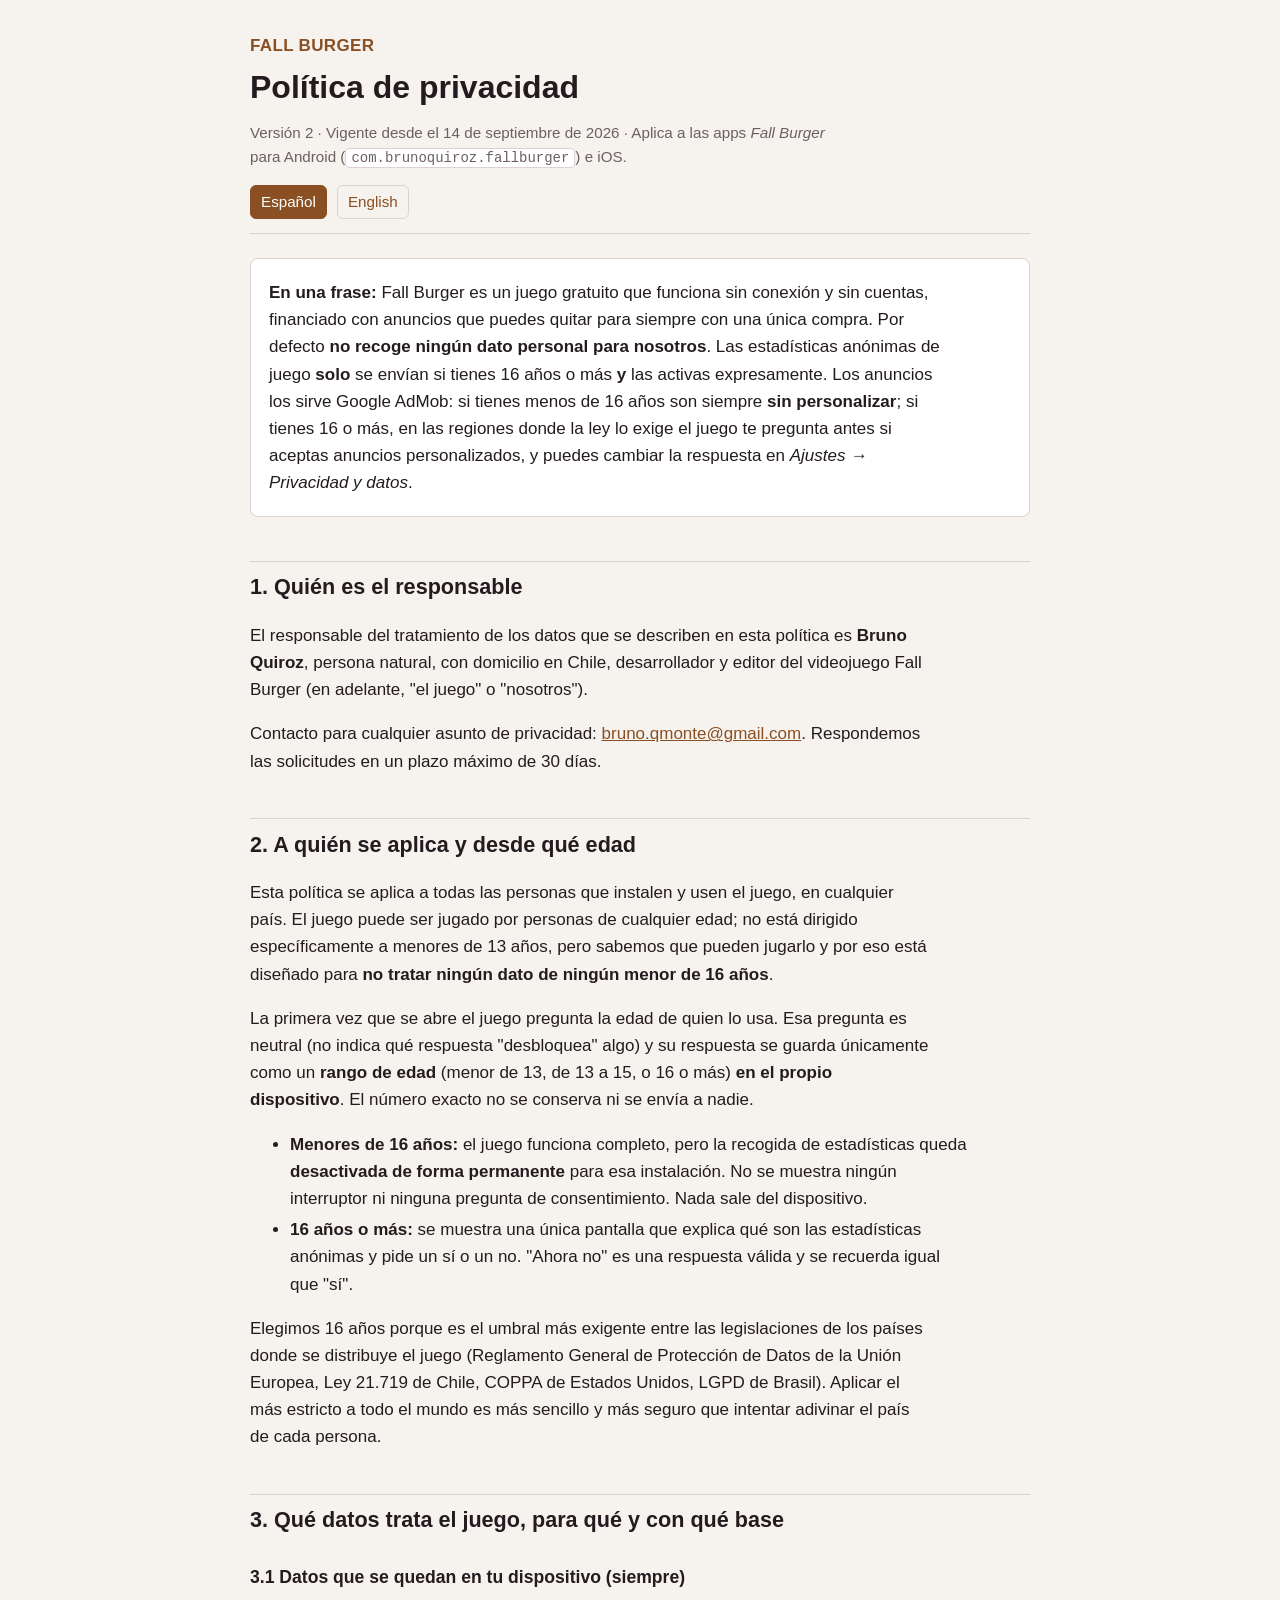
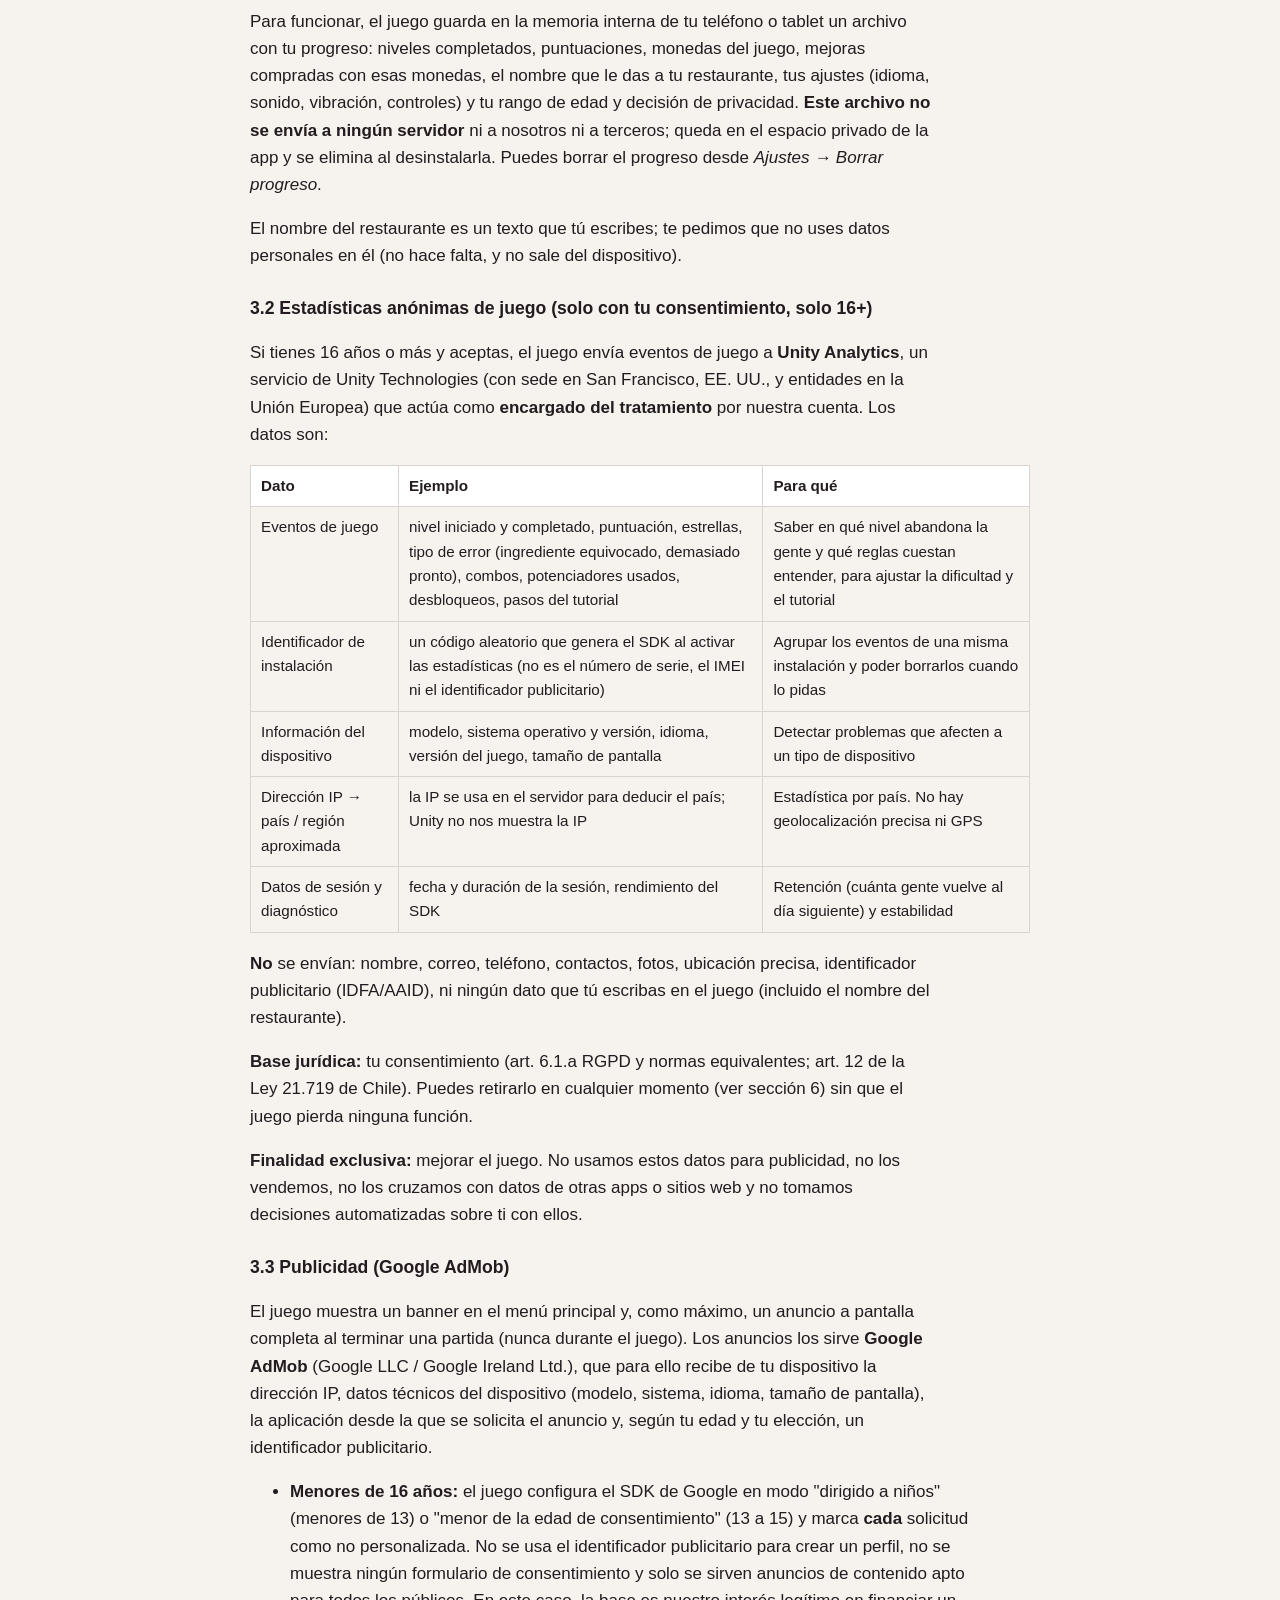
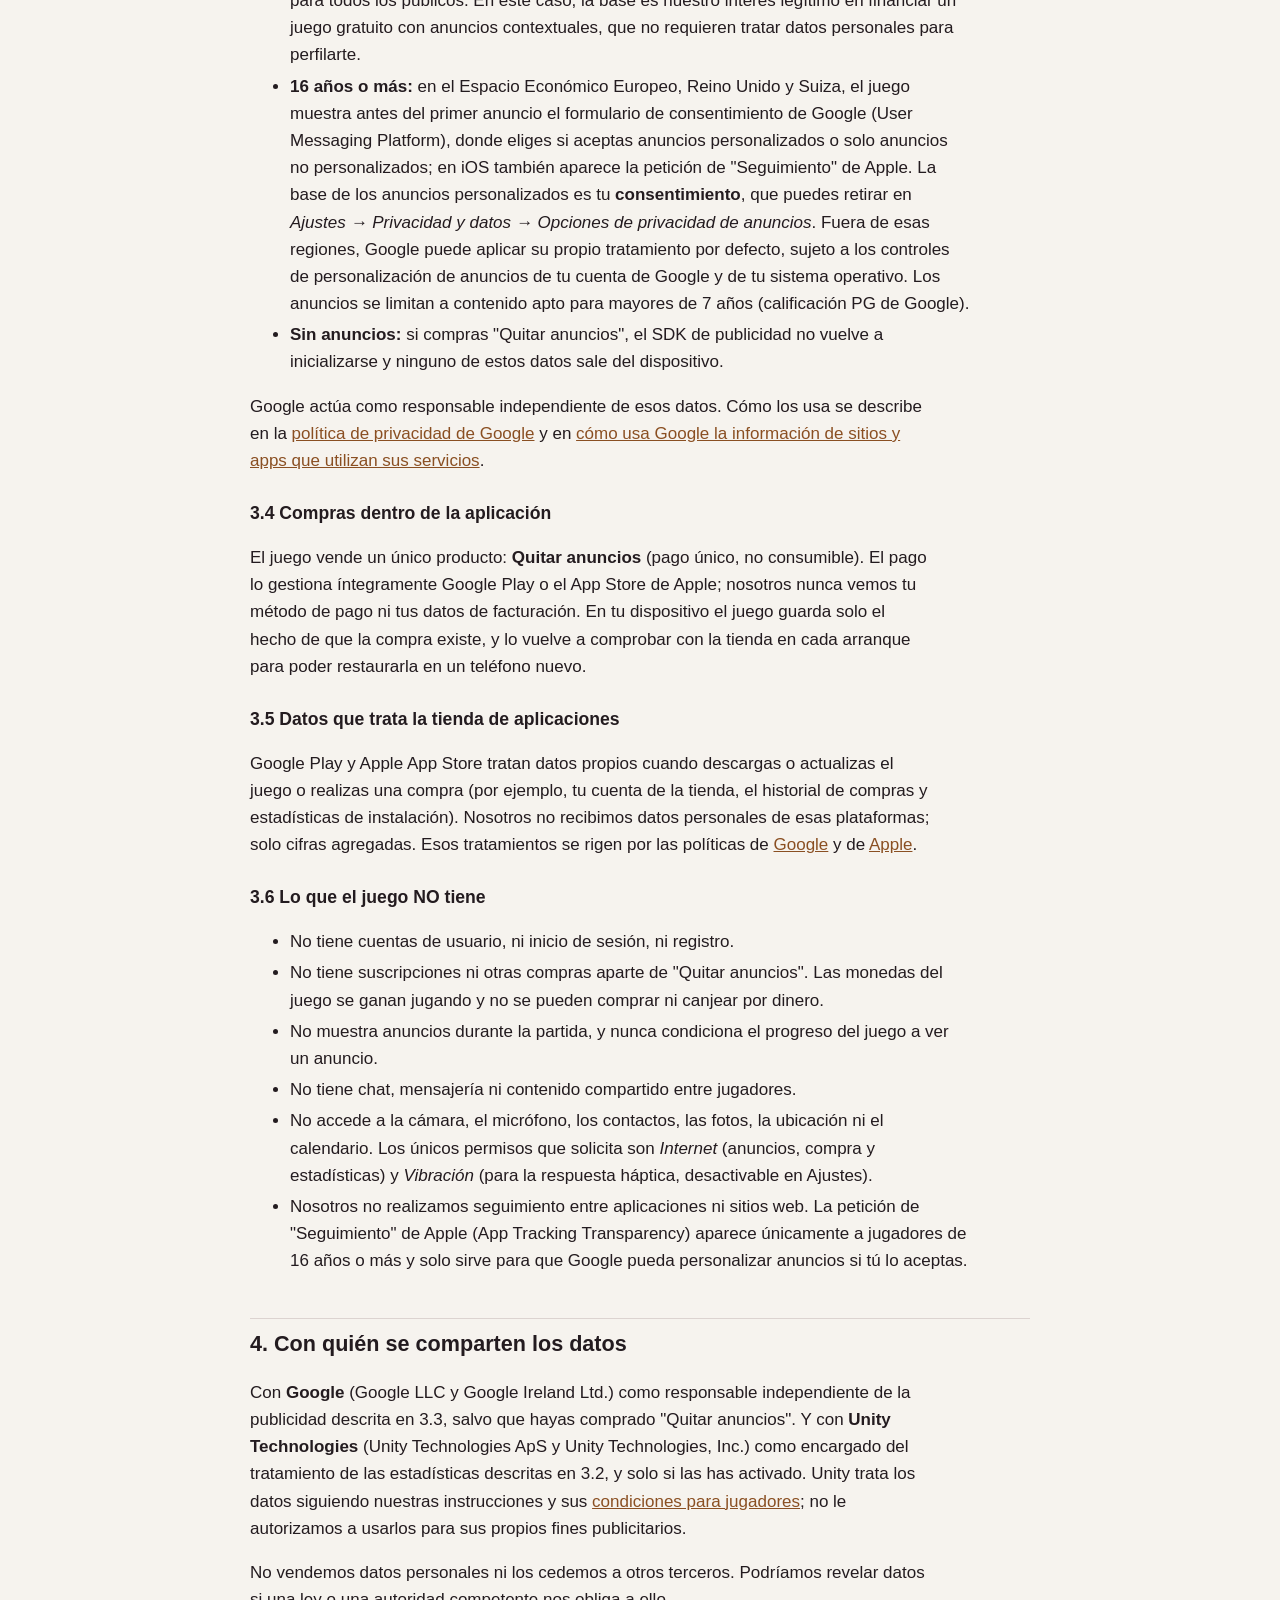
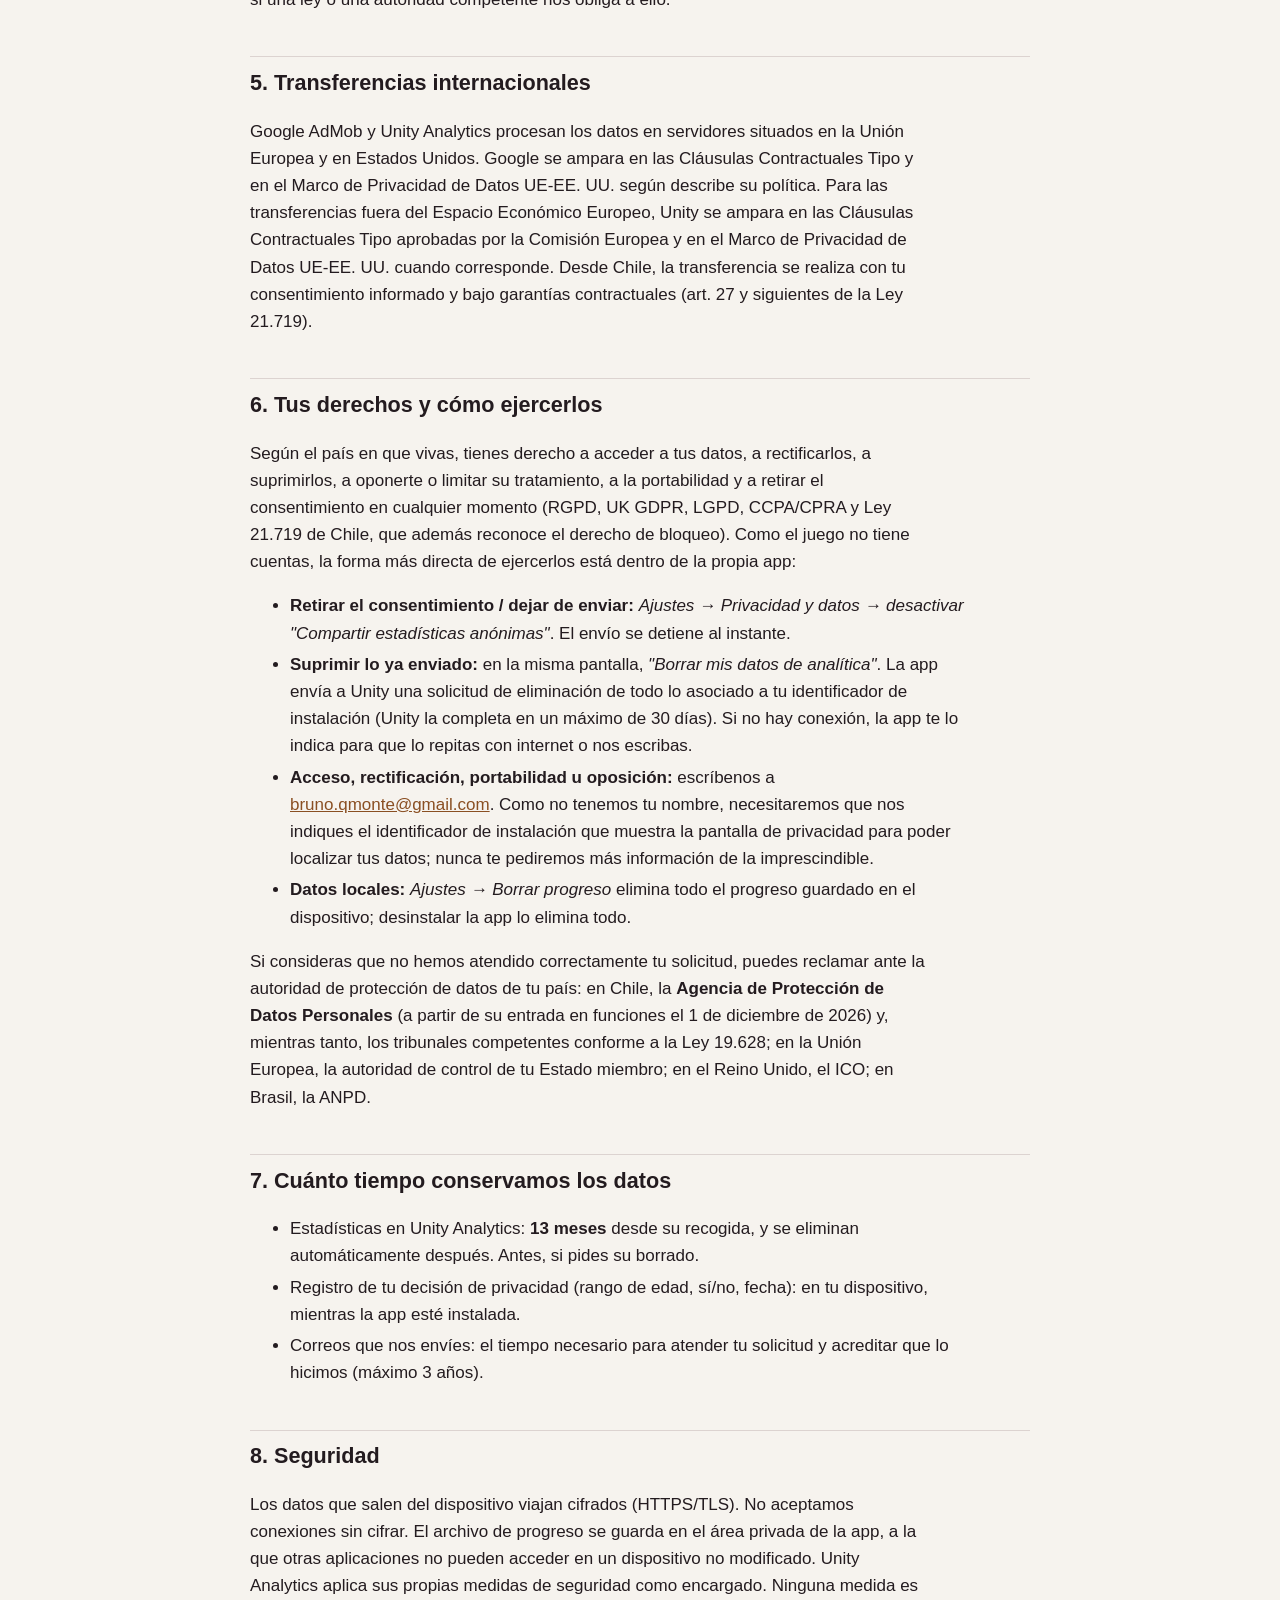
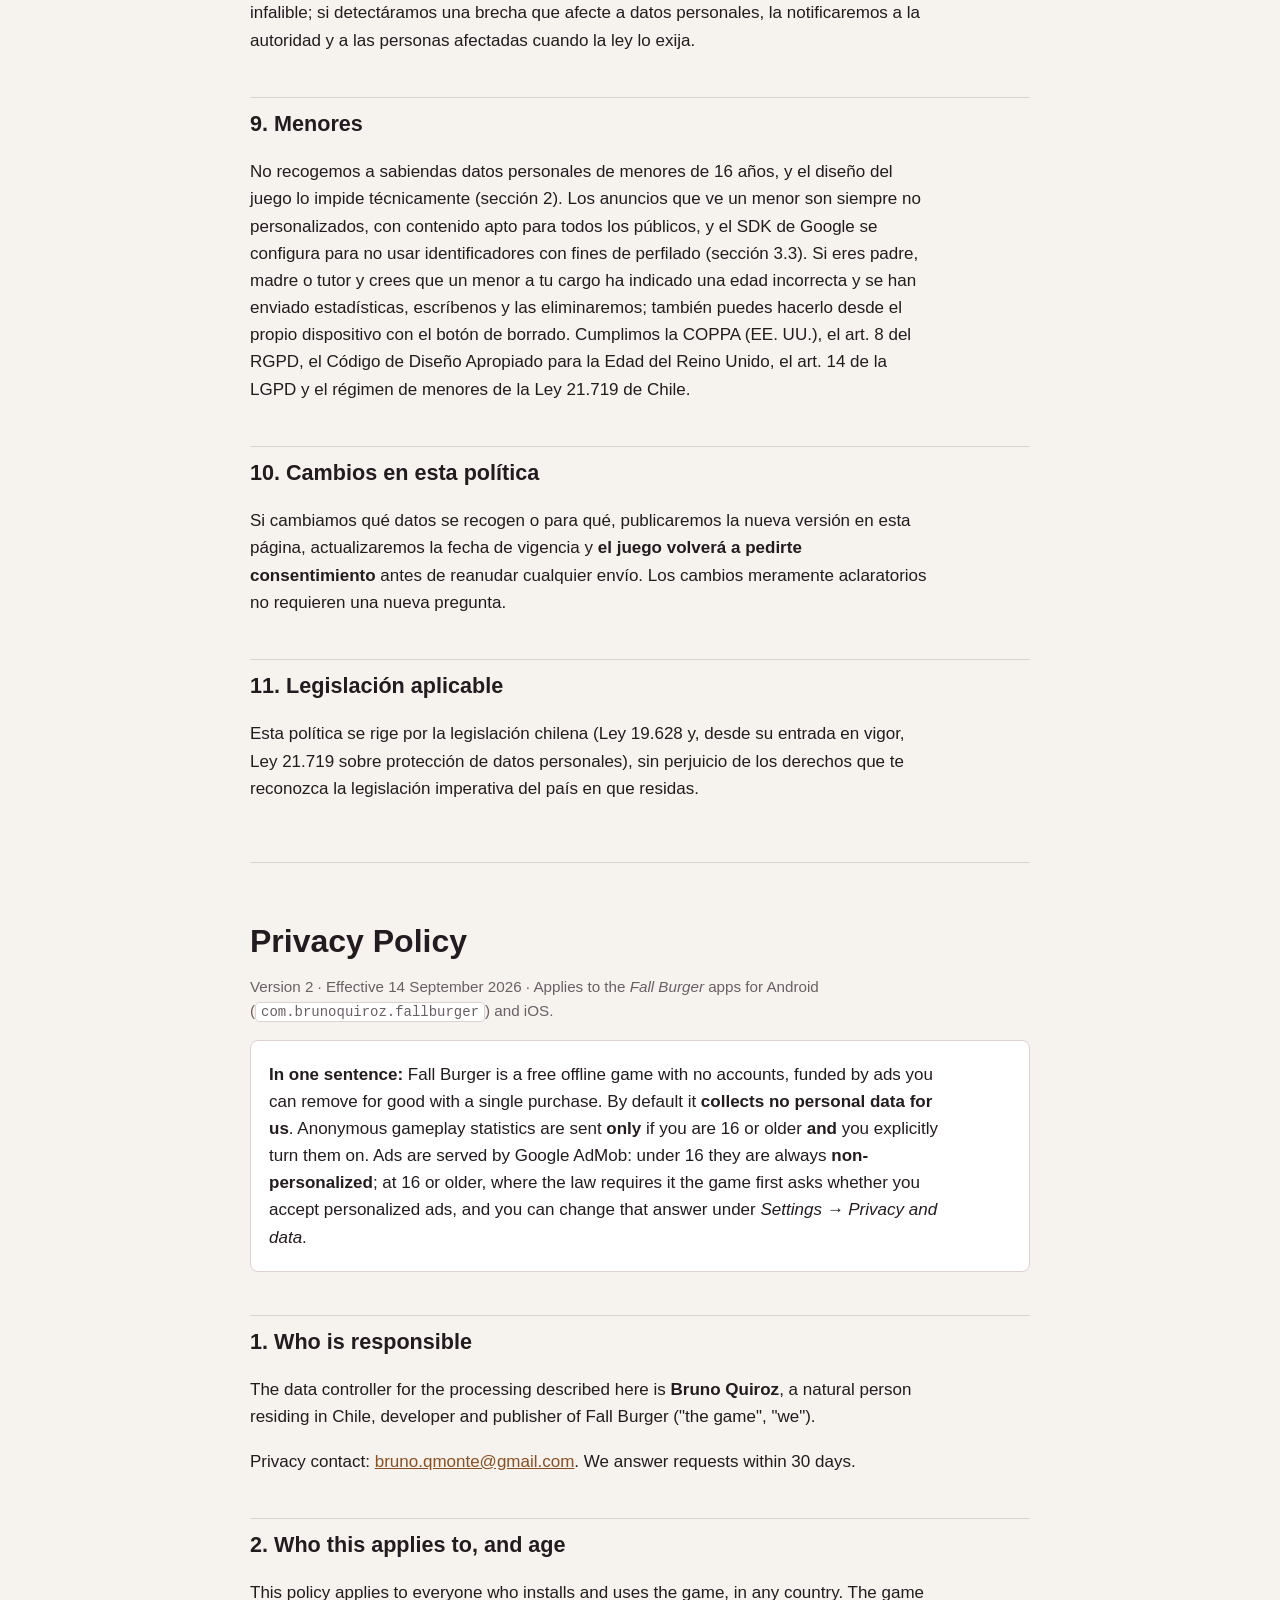
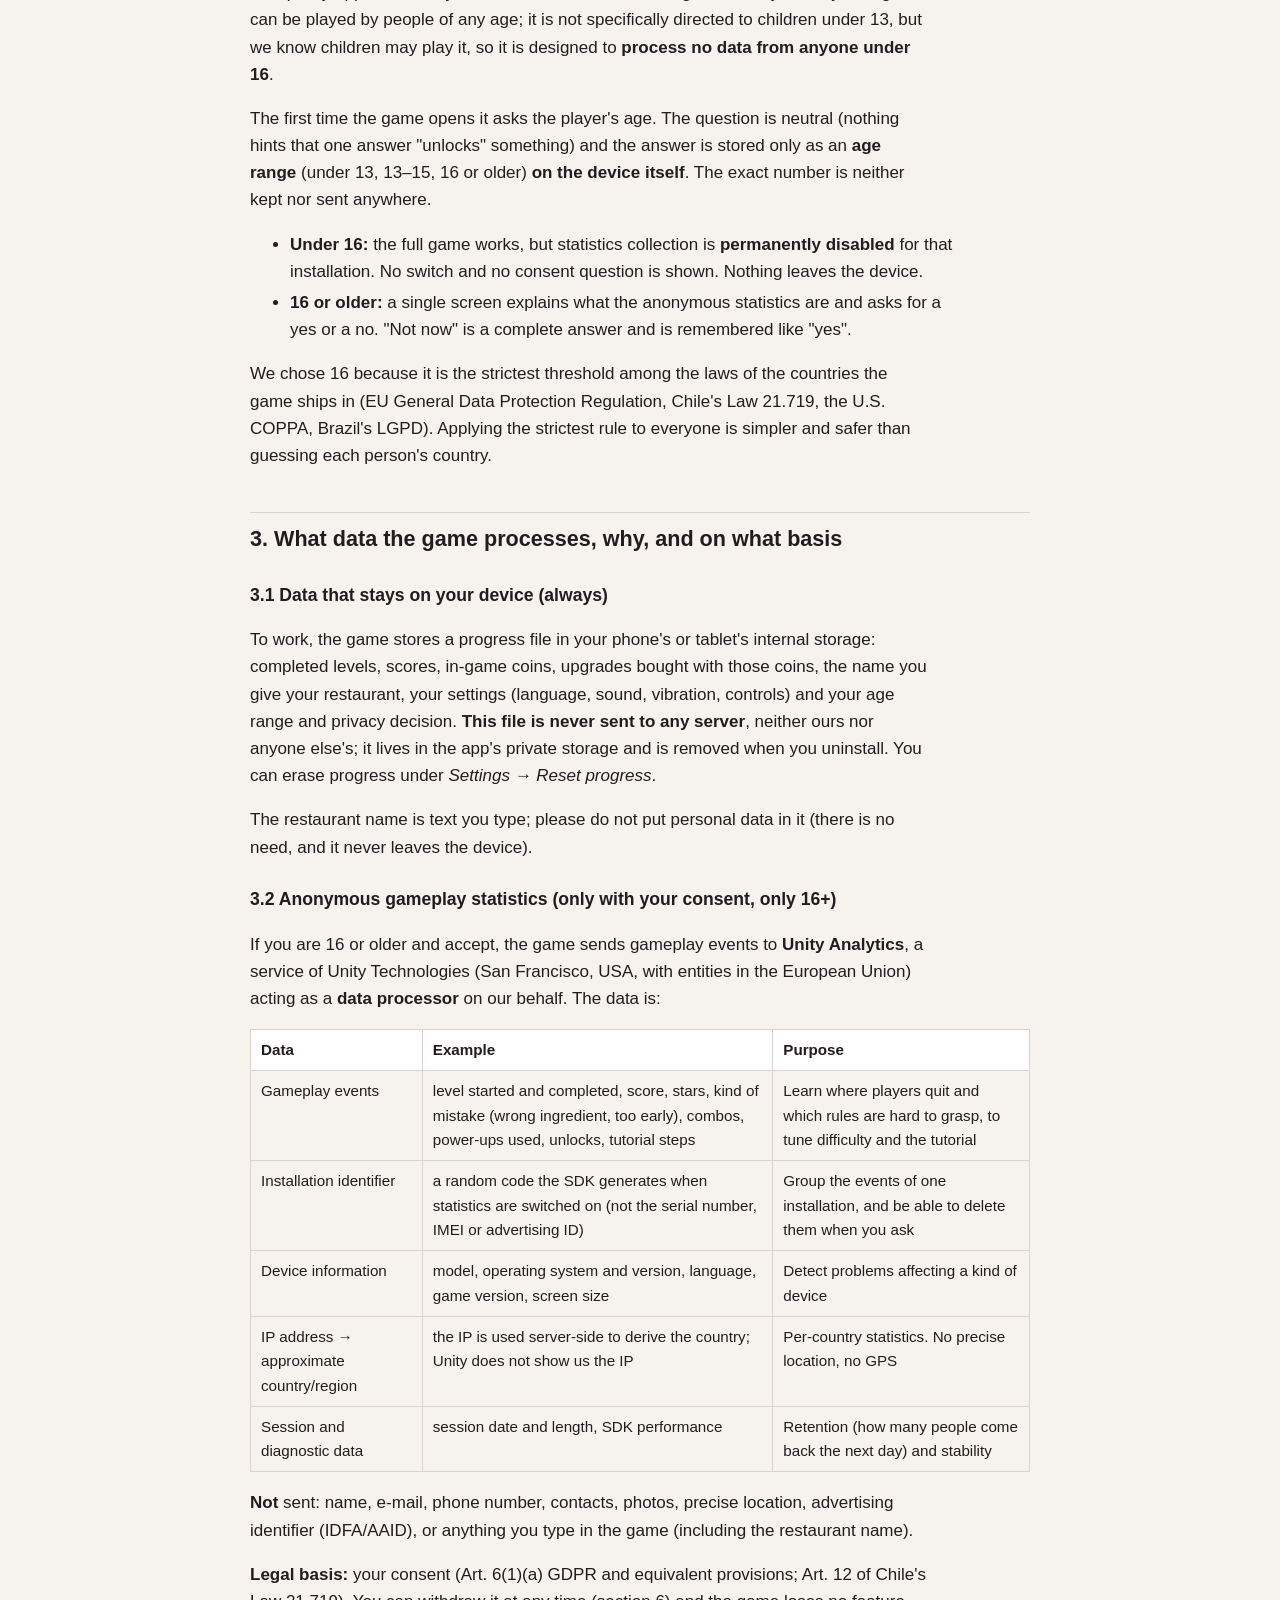
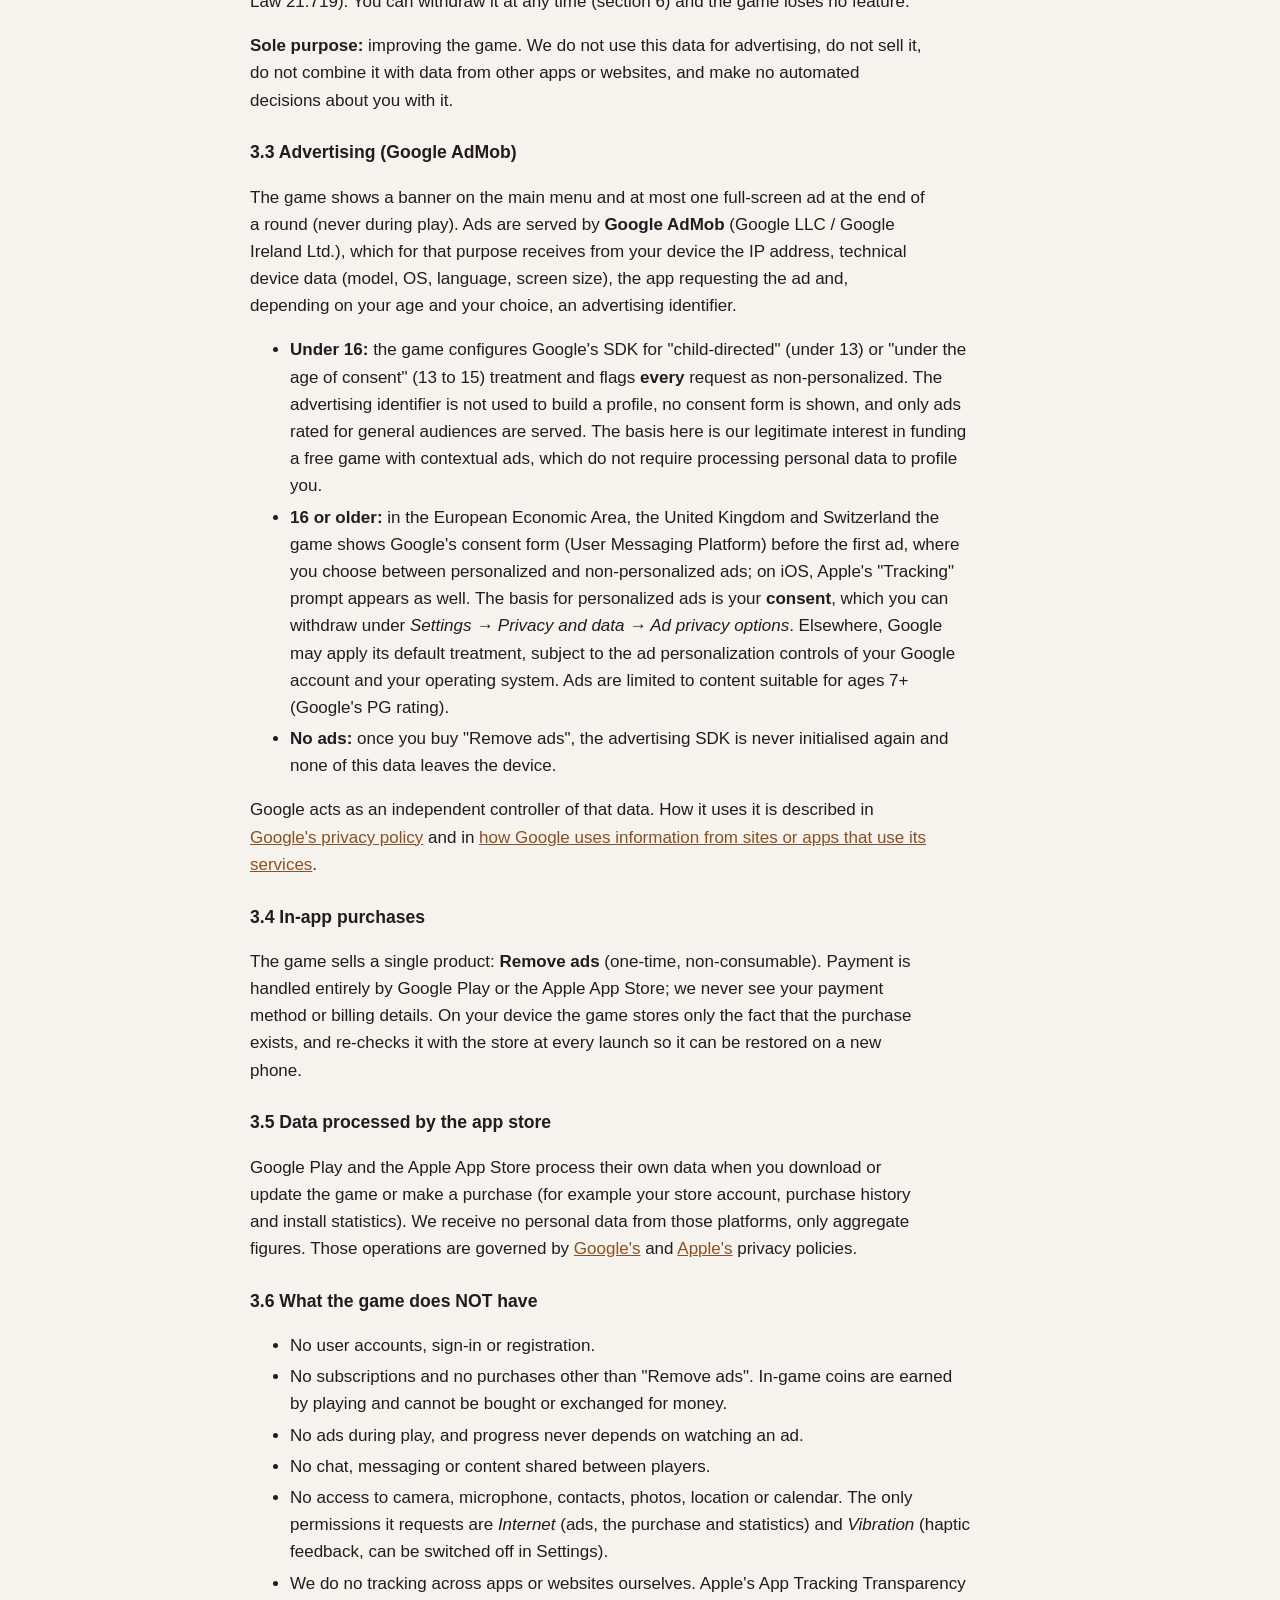
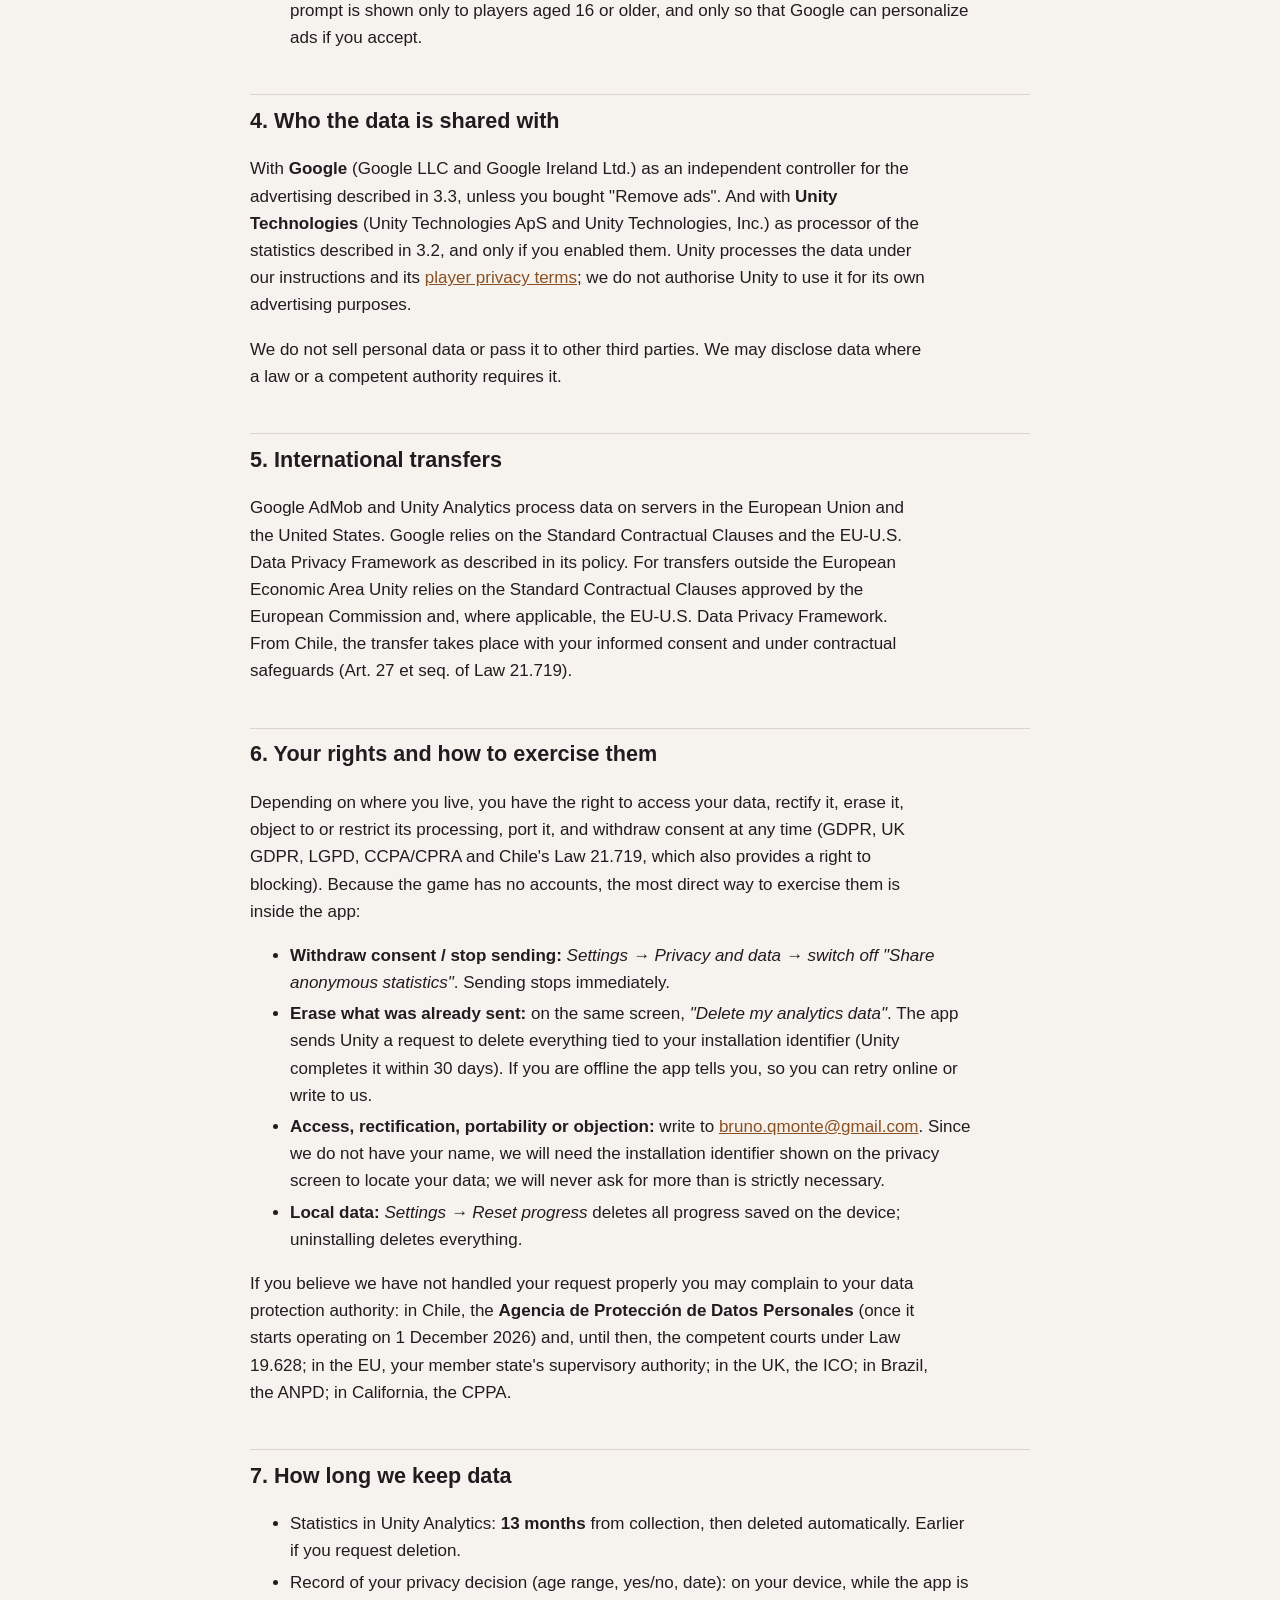
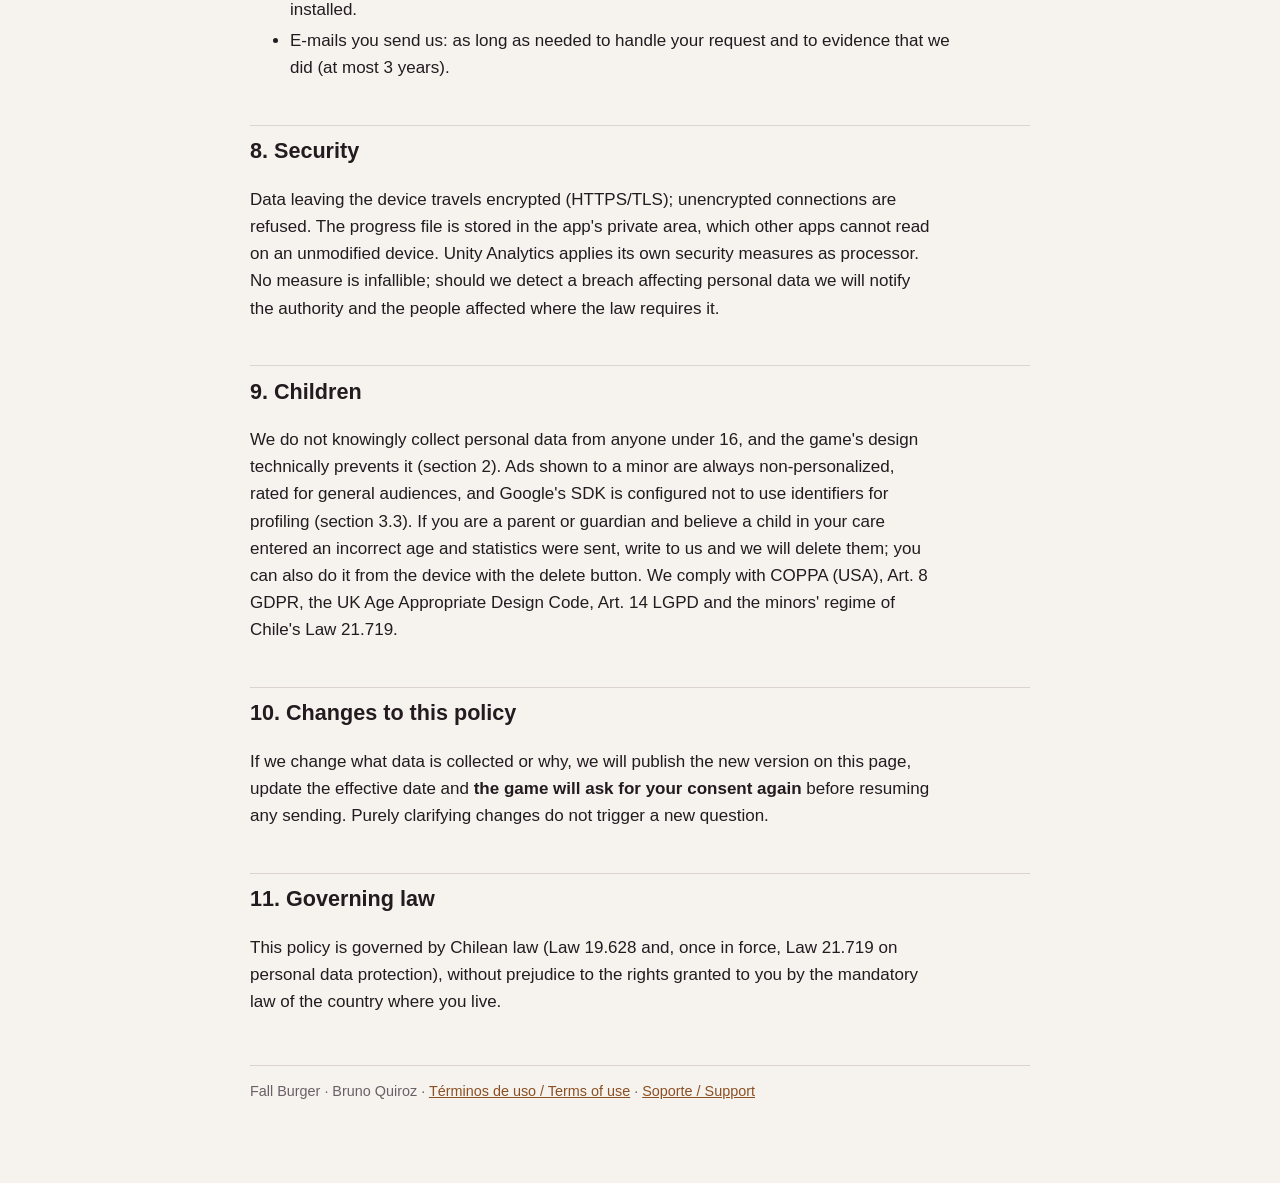
==== privacy/index.html @ a27a37dc "Add files via upload" ====
<!doctype html>
<html lang="es">
<head>
<meta charset="utf-8">
<meta name="viewport" content="width=device-width, initial-scale=1">
<title>Política de privacidad · Fall Burger</title>
<meta name="description" content="Política de privacidad del videojuego Fall Burger (Android e iOS): qué datos se tratan, con qué finalidad, durante cuánto tiempo y cómo ejercer tus derechos.">
<link rel="stylesheet" href="../assets/legal.css">
</head>
<body>
<div class="wrap">
<header>
  <div class="brand">FALL BURGER</div>
  <h1>Política de privacidad</h1>
  <p class="meta">Versión 2 · Vigente desde el 14 de septiembre de 2026 · Aplica a las apps <em>Fall Burger</em> para Android (<code>com.brunoquiroz.fallburger</code>) e iOS.</p>
  <nav class="lang" aria-label="Idioma"><a href="#es" aria-current="page">Español</a><a href="#en">English</a></nav>
</header>

<section id="es">

<div class="box">
  <p><strong>En una frase:</strong> Fall Burger es un juego gratuito que funciona sin conexión y sin cuentas, financiado con anuncios que puedes quitar para siempre con una única compra. Por defecto <strong>no recoge ningún dato personal para nosotros</strong>. Las estadísticas anónimas de juego <strong>solo</strong> se envían si tienes 16 años o más <strong>y</strong> las activas expresamente. Los anuncios los sirve Google AdMob: si tienes menos de 16 años son siempre <strong>sin personalizar</strong>; si tienes 16 o más, en las regiones donde la ley lo exige el juego te pregunta antes si aceptas anuncios personalizados, y puedes cambiar la respuesta en <em>Ajustes → Privacidad y datos</em>.</p>
</div>

<h2>1. Quién es el responsable</h2>
<p>El responsable del tratamiento de los datos que se describen en esta política es <strong>Bruno Quiroz</strong>, persona natural, con domicilio en Chile, desarrollador y editor del videojuego Fall Burger (en adelante, "el juego" o "nosotros").</p>
<p>Contacto para cualquier asunto de privacidad: <a href="mailto:bruno.qmonte@gmail.com">bruno.qmonte@gmail.com</a>. Respondemos las solicitudes en un plazo máximo de 30 días.</p>

<h2>2. A quién se aplica y desde qué edad</h2>
<p>Esta política se aplica a todas las personas que instalen y usen el juego, en cualquier país. El juego puede ser jugado por personas de cualquier edad; no está dirigido específicamente a menores de 13 años, pero sabemos que pueden jugarlo y por eso está diseñado para <strong>no tratar ningún dato de ningún menor de 16 años</strong>.</p>
<p>La primera vez que se abre el juego pregunta la edad de quien lo usa. Esa pregunta es neutral (no indica qué respuesta "desbloquea" algo) y su respuesta se guarda únicamente como un <strong>rango de edad</strong> (menor de 13, de 13 a 15, o 16 o más) <strong>en el propio dispositivo</strong>. El número exacto no se conserva ni se envía a nadie.</p>
<ul class="tight">
  <li><strong>Menores de 16 años:</strong> el juego funciona completo, pero la recogida de estadísticas queda <strong>desactivada de forma permanente</strong> para esa instalación. No se muestra ningún interruptor ni ninguna pregunta de consentimiento. Nada sale del dispositivo.</li>
  <li><strong>16 años o más:</strong> se muestra una única pantalla que explica qué son las estadísticas anónimas y pide un sí o un no. "Ahora no" es una respuesta válida y se recuerda igual que "sí".</li>
</ul>
<p>Elegimos 16 años porque es el umbral más exigente entre las legislaciones de los países donde se distribuye el juego (Reglamento General de Protección de Datos de la Unión Europea, Ley 21.719 de Chile, COPPA de Estados Unidos, LGPD de Brasil). Aplicar el más estricto a todo el mundo es más sencillo y más seguro que intentar adivinar el país de cada persona.</p>

<h2>3. Qué datos trata el juego, para qué y con qué base</h2>

<h3>3.1 Datos que se quedan en tu dispositivo (siempre)</h3>
<p>Para funcionar, el juego guarda en la memoria interna de tu teléfono o tablet un archivo con tu progreso: niveles completados, puntuaciones, monedas del juego, mejoras compradas con esas monedas, el nombre que le das a tu restaurante, tus ajustes (idioma, sonido, vibración, controles) y tu rango de edad y decisión de privacidad. <strong>Este archivo no se envía a ningún servidor</strong> ni a nosotros ni a terceros; queda en el espacio privado de la app y se elimina al desinstalarla. Puedes borrar el progreso desde <em>Ajustes → Borrar progreso</em>.</p>
<p>El nombre del restaurante es un texto que tú escribes; te pedimos que no uses datos personales en él (no hace falta, y no sale del dispositivo).</p>

<h3>3.2 Estadísticas anónimas de juego (solo con tu consentimiento, solo 16+)</h3>
<p>Si tienes 16 años o más y aceptas, el juego envía eventos de juego a <strong>Unity Analytics</strong>, un servicio de Unity Technologies (con sede en San Francisco, EE. UU., y entidades en la Unión Europea) que actúa como <strong>encargado del tratamiento</strong> por nuestra cuenta. Los datos son:</p>
<table>
  <tr><th>Dato</th><th>Ejemplo</th><th>Para qué</th></tr>
  <tr><td>Eventos de juego</td><td>nivel iniciado y completado, puntuación, estrellas, tipo de error (ingrediente equivocado, demasiado pronto), combos, potenciadores usados, desbloqueos, pasos del tutorial</td><td>Saber en qué nivel abandona la gente y qué reglas cuestan entender, para ajustar la dificultad y el tutorial</td></tr>
  <tr><td>Identificador de instalación</td><td>un código aleatorio que genera el SDK al activar las estadísticas (no es el número de serie, el IMEI ni el identificador publicitario)</td><td>Agrupar los eventos de una misma instalación y poder borrarlos cuando lo pidas</td></tr>
  <tr><td>Información del dispositivo</td><td>modelo, sistema operativo y versión, idioma, versión del juego, tamaño de pantalla</td><td>Detectar problemas que afecten a un tipo de dispositivo</td></tr>
  <tr><td>Dirección IP → país / región aproximada</td><td>la IP se usa en el servidor para deducir el país; Unity no nos muestra la IP</td><td>Estadística por país. No hay geolocalización precisa ni GPS</td></tr>
  <tr><td>Datos de sesión y diagnóstico</td><td>fecha y duración de la sesión, rendimiento del SDK</td><td>Retención (cuánta gente vuelve al día siguiente) y estabilidad</td></tr>
</table>
<p><strong>No</strong> se envían: nombre, correo, teléfono, contactos, fotos, ubicación precisa, identificador publicitario (IDFA/AAID), ni ningún dato que tú escribas en el juego (incluido el nombre del restaurante).</p>
<p><strong>Base jurídica:</strong> tu consentimiento (art. 6.1.a RGPD y normas equivalentes; art. 12 de la Ley 21.719 de Chile). Puedes retirarlo en cualquier momento (ver sección 6) sin que el juego pierda ninguna función.</p>
<p><strong>Finalidad exclusiva:</strong> mejorar el juego. No usamos estos datos para publicidad, no los vendemos, no los cruzamos con datos de otras apps o sitios web y no tomamos decisiones automatizadas sobre ti con ellos.</p>

<h3>3.3 Publicidad (Google AdMob)</h3>
<p>El juego muestra un banner en el menú principal y, como máximo, un anuncio a pantalla completa al terminar una partida (nunca durante el juego). Los anuncios los sirve <strong>Google AdMob</strong> (Google LLC / Google Ireland Ltd.), que para ello recibe de tu dispositivo la dirección IP, datos técnicos del dispositivo (modelo, sistema, idioma, tamaño de pantalla), la aplicación desde la que se solicita el anuncio y, según tu edad y tu elección, un identificador publicitario.</p>
<ul class="tight">
  <li><strong>Menores de 16 años:</strong> el juego configura el SDK de Google en modo "dirigido a niños" (menores de 13) o "menor de la edad de consentimiento" (13 a 15) y marca <strong>cada</strong> solicitud como no personalizada. No se usa el identificador publicitario para crear un perfil, no se muestra ningún formulario de consentimiento y solo se sirven anuncios de contenido apto para todos los públicos. En este caso, la base es nuestro interés legítimo en financiar un juego gratuito con anuncios contextuales, que no requieren tratar datos personales para perfilarte.</li>
  <li><strong>16 años o más:</strong> en el Espacio Económico Europeo, Reino Unido y Suiza, el juego muestra antes del primer anuncio el formulario de consentimiento de Google (User Messaging Platform), donde eliges si aceptas anuncios personalizados o solo anuncios no personalizados; en iOS también aparece la petición de "Seguimiento" de Apple. La base de los anuncios personalizados es tu <strong>consentimiento</strong>, que puedes retirar en <em>Ajustes → Privacidad y datos → Opciones de privacidad de anuncios</em>. Fuera de esas regiones, Google puede aplicar su propio tratamiento por defecto, sujeto a los controles de personalización de anuncios de tu cuenta de Google y de tu sistema operativo. Los anuncios se limitan a contenido apto para mayores de 7 años (calificación PG de Google).</li>
  <li><strong>Sin anuncios:</strong> si compras "Quitar anuncios", el SDK de publicidad no vuelve a inicializarse y ninguno de estos datos sale del dispositivo.</li>
</ul>
<p>Google actúa como responsable independiente de esos datos. Cómo los usa se describe en la <a href="https://policies.google.com/privacy" rel="noopener">política de privacidad de Google</a> y en <a href="https://policies.google.com/technologies/partner-sites" rel="noopener">cómo usa Google la información de sitios y apps que utilizan sus servicios</a>.</p>

<h3>3.4 Compras dentro de la aplicación</h3>
<p>El juego vende un único producto: <strong>Quitar anuncios</strong> (pago único, no consumible). El pago lo gestiona íntegramente Google Play o el App Store de Apple; nosotros nunca vemos tu método de pago ni tus datos de facturación. En tu dispositivo el juego guarda solo el hecho de que la compra existe, y lo vuelve a comprobar con la tienda en cada arranque para poder restaurarla en un teléfono nuevo.</p>

<h3>3.5 Datos que trata la tienda de aplicaciones</h3>
<p>Google Play y Apple App Store tratan datos propios cuando descargas o actualizas el juego o realizas una compra (por ejemplo, tu cuenta de la tienda, el historial de compras y estadísticas de instalación). Nosotros no recibimos datos personales de esas plataformas; solo cifras agregadas. Esos tratamientos se rigen por las políticas de <a href="https://policies.google.com/privacy" rel="noopener">Google</a> y de <a href="https://www.apple.com/legal/privacy/" rel="noopener">Apple</a>.</p>

<h3>3.6 Lo que el juego NO tiene</h3>
<ul class="tight">
  <li>No tiene cuentas de usuario, ni inicio de sesión, ni registro.</li>
  <li>No tiene suscripciones ni otras compras aparte de "Quitar anuncios". Las monedas del juego se ganan jugando y no se pueden comprar ni canjear por dinero.</li>
  <li>No muestra anuncios durante la partida, y nunca condiciona el progreso del juego a ver un anuncio.</li>
  <li>No tiene chat, mensajería ni contenido compartido entre jugadores.</li>
  <li>No accede a la cámara, el micrófono, los contactos, las fotos, la ubicación ni el calendario. Los únicos permisos que solicita son <em>Internet</em> (anuncios, compra y estadísticas) y <em>Vibración</em> (para la respuesta háptica, desactivable en Ajustes).</li>
  <li>Nosotros no realizamos seguimiento entre aplicaciones ni sitios web. La petición de "Seguimiento" de Apple (App Tracking Transparency) aparece únicamente a jugadores de 16 años o más y solo sirve para que Google pueda personalizar anuncios si tú lo aceptas.</li>
</ul>

<h2>4. Con quién se comparten los datos</h2>
<p>Con <strong>Google</strong> (Google LLC y Google Ireland Ltd.) como responsable independiente de la publicidad descrita en 3.3, salvo que hayas comprado "Quitar anuncios". Y con <strong>Unity Technologies</strong> (Unity Technologies ApS y Unity Technologies, Inc.) como encargado del tratamiento de las estadísticas descritas en 3.2, y solo si las has activado. Unity trata los datos siguiendo nuestras instrucciones y sus <a href="https://unity.com/legal/game-player-and-app-user-privacy-policy" rel="noopener">condiciones para jugadores</a>; no le autorizamos a usarlos para sus propios fines publicitarios.</p>
<p>No vendemos datos personales ni los cedemos a otros terceros. Podríamos revelar datos si una ley o una autoridad competente nos obliga a ello.</p>

<h2>5. Transferencias internacionales</h2>
<p>Google AdMob y Unity Analytics procesan los datos en servidores situados en la Unión Europea y en Estados Unidos. Google se ampara en las Cláusulas Contractuales Tipo y en el Marco de Privacidad de Datos UE-EE. UU. según describe su política. Para las transferencias fuera del Espacio Económico Europeo, Unity se ampara en las Cláusulas Contractuales Tipo aprobadas por la Comisión Europea y en el Marco de Privacidad de Datos UE-EE. UU. cuando corresponde. Desde Chile, la transferencia se realiza con tu consentimiento informado y bajo garantías contractuales (art. 27 y siguientes de la Ley 21.719).</p>

<h2>6. Tus derechos y cómo ejercerlos</h2>
<p>Según el país en que vivas, tienes derecho a acceder a tus datos, a rectificarlos, a suprimirlos, a oponerte o limitar su tratamiento, a la portabilidad y a retirar el consentimiento en cualquier momento (RGPD, UK GDPR, LGPD, CCPA/CPRA y Ley 21.719 de Chile, que además reconoce el derecho de bloqueo). Como el juego no tiene cuentas, la forma más directa de ejercerlos está dentro de la propia app:</p>
<ul class="tight">
  <li><strong>Retirar el consentimiento / dejar de enviar:</strong> <em>Ajustes → Privacidad y datos → desactivar "Compartir estadísticas anónimas"</em>. El envío se detiene al instante.</li>
  <li><strong>Suprimir lo ya enviado:</strong> en la misma pantalla, <em>"Borrar mis datos de analítica"</em>. La app envía a Unity una solicitud de eliminación de todo lo asociado a tu identificador de instalación (Unity la completa en un máximo de 30 días). Si no hay conexión, la app te lo indica para que lo repitas con internet o nos escribas.</li>
  <li><strong>Acceso, rectificación, portabilidad u oposición:</strong> escríbenos a <a href="mailto:bruno.qmonte@gmail.com">bruno.qmonte@gmail.com</a>. Como no tenemos tu nombre, necesitaremos que nos indiques el identificador de instalación que muestra la pantalla de privacidad para poder localizar tus datos; nunca te pediremos más información de la imprescindible.</li>
  <li><strong>Datos locales:</strong> <em>Ajustes → Borrar progreso</em> elimina todo el progreso guardado en el dispositivo; desinstalar la app lo elimina todo.</li>
</ul>
<p>Si consideras que no hemos atendido correctamente tu solicitud, puedes reclamar ante la autoridad de protección de datos de tu país: en Chile, la <strong>Agencia de Protección de Datos Personales</strong> (a partir de su entrada en funciones el 1 de diciembre de 2026) y, mientras tanto, los tribunales competentes conforme a la Ley 19.628; en la Unión Europea, la autoridad de control de tu Estado miembro; en el Reino Unido, el ICO; en Brasil, la ANPD.</p>

<h2>7. Cuánto tiempo conservamos los datos</h2>
<ul class="tight">
  <li>Estadísticas en Unity Analytics: <strong>13 meses</strong> desde su recogida, y se eliminan automáticamente después. Antes, si pides su borrado.</li>
  <li>Registro de tu decisión de privacidad (rango de edad, sí/no, fecha): en tu dispositivo, mientras la app esté instalada.</li>
  <li>Correos que nos envíes: el tiempo necesario para atender tu solicitud y acreditar que lo hicimos (máximo 3 años).</li>
</ul>

<h2>8. Seguridad</h2>
<p>Los datos que salen del dispositivo viajan cifrados (HTTPS/TLS). No aceptamos conexiones sin cifrar. El archivo de progreso se guarda en el área privada de la app, a la que otras aplicaciones no pueden acceder en un dispositivo no modificado. Unity Analytics aplica sus propias medidas de seguridad como encargado. Ninguna medida es infalible; si detectáramos una brecha que afecte a datos personales, la notificaremos a la autoridad y a las personas afectadas cuando la ley lo exija.</p>

<h2>9. Menores</h2>
<p>No recogemos a sabiendas datos personales de menores de 16 años, y el diseño del juego lo impide técnicamente (sección 2). Los anuncios que ve un menor son siempre no personalizados, con contenido apto para todos los públicos, y el SDK de Google se configura para no usar identificadores con fines de perfilado (sección 3.3). Si eres padre, madre o tutor y crees que un menor a tu cargo ha indicado una edad incorrecta y se han enviado estadísticas, escríbenos y las eliminaremos; también puedes hacerlo desde el propio dispositivo con el botón de borrado. Cumplimos la COPPA (EE. UU.), el art. 8 del RGPD, el Código de Diseño Apropiado para la Edad del Reino Unido, el art. 14 de la LGPD y el régimen de menores de la Ley 21.719 de Chile.</p>

<h2>10. Cambios en esta política</h2>
<p>Si cambiamos qué datos se recogen o para qué, publicaremos la nueva versión en esta página, actualizaremos la fecha de vigencia y <strong>el juego volverá a pedirte consentimiento</strong> antes de reanudar cualquier envío. Los cambios meramente aclaratorios no requieren una nueva pregunta.</p>

<h2>11. Legislación aplicable</h2>
<p>Esta política se rige por la legislación chilena (Ley 19.628 y, desde su entrada en vigor, Ley 21.719 sobre protección de datos personales), sin perjuicio de los derechos que te reconozca la legislación imperativa del país en que residas.</p>

</section>

<hr style="border:0;border-top:1px solid var(--rule);margin:60px 0">

<section id="en" lang="en">
<h1>Privacy Policy</h1>
<p class="meta">Version 2 · Effective 14 September 2026 · Applies to the <em>Fall Burger</em> apps for Android (<code>com.brunoquiroz.fallburger</code>) and iOS.</p>

<div class="box">
  <p><strong>In one sentence:</strong> Fall Burger is a free offline game with no accounts, funded by ads you can remove for good with a single purchase. By default it <strong>collects no personal data for us</strong>. Anonymous gameplay statistics are sent <strong>only</strong> if you are 16 or older <strong>and</strong> you explicitly turn them on. Ads are served by Google AdMob: under 16 they are always <strong>non-personalized</strong>; at 16 or older, where the law requires it the game first asks whether you accept personalized ads, and you can change that answer under <em>Settings → Privacy and data</em>.</p>
</div>

<h2>1. Who is responsible</h2>
<p>The data controller for the processing described here is <strong>Bruno Quiroz</strong>, a natural person residing in Chile, developer and publisher of Fall Burger ("the game", "we").</p>
<p>Privacy contact: <a href="mailto:bruno.qmonte@gmail.com">bruno.qmonte@gmail.com</a>. We answer requests within 30 days.</p>

<h2>2. Who this applies to, and age</h2>
<p>This policy applies to everyone who installs and uses the game, in any country. The game can be played by people of any age; it is not specifically directed to children under 13, but we know children may play it, so it is designed to <strong>process no data from anyone under 16</strong>.</p>
<p>The first time the game opens it asks the player's age. The question is neutral (nothing hints that one answer "unlocks" something) and the answer is stored only as an <strong>age range</strong> (under 13, 13–15, 16 or older) <strong>on the device itself</strong>. The exact number is neither kept nor sent anywhere.</p>
<ul class="tight">
  <li><strong>Under 16:</strong> the full game works, but statistics collection is <strong>permanently disabled</strong> for that installation. No switch and no consent question is shown. Nothing leaves the device.</li>
  <li><strong>16 or older:</strong> a single screen explains what the anonymous statistics are and asks for a yes or a no. "Not now" is a complete answer and is remembered like "yes".</li>
</ul>
<p>We chose 16 because it is the strictest threshold among the laws of the countries the game ships in (EU General Data Protection Regulation, Chile's Law 21.719, the U.S. COPPA, Brazil's LGPD). Applying the strictest rule to everyone is simpler and safer than guessing each person's country.</p>

<h2>3. What data the game processes, why, and on what basis</h2>

<h3>3.1 Data that stays on your device (always)</h3>
<p>To work, the game stores a progress file in your phone's or tablet's internal storage: completed levels, scores, in-game coins, upgrades bought with those coins, the name you give your restaurant, your settings (language, sound, vibration, controls) and your age range and privacy decision. <strong>This file is never sent to any server</strong>, neither ours nor anyone else's; it lives in the app's private storage and is removed when you uninstall. You can erase progress under <em>Settings → Reset progress</em>.</p>
<p>The restaurant name is text you type; please do not put personal data in it (there is no need, and it never leaves the device).</p>

<h3>3.2 Anonymous gameplay statistics (only with your consent, only 16+)</h3>
<p>If you are 16 or older and accept, the game sends gameplay events to <strong>Unity Analytics</strong>, a service of Unity Technologies (San Francisco, USA, with entities in the European Union) acting as a <strong>data processor</strong> on our behalf. The data is:</p>
<table>
  <tr><th>Data</th><th>Example</th><th>Purpose</th></tr>
  <tr><td>Gameplay events</td><td>level started and completed, score, stars, kind of mistake (wrong ingredient, too early), combos, power-ups used, unlocks, tutorial steps</td><td>Learn where players quit and which rules are hard to grasp, to tune difficulty and the tutorial</td></tr>
  <tr><td>Installation identifier</td><td>a random code the SDK generates when statistics are switched on (not the serial number, IMEI or advertising ID)</td><td>Group the events of one installation, and be able to delete them when you ask</td></tr>
  <tr><td>Device information</td><td>model, operating system and version, language, game version, screen size</td><td>Detect problems affecting a kind of device</td></tr>
  <tr><td>IP address → approximate country/region</td><td>the IP is used server-side to derive the country; Unity does not show us the IP</td><td>Per-country statistics. No precise location, no GPS</td></tr>
  <tr><td>Session and diagnostic data</td><td>session date and length, SDK performance</td><td>Retention (how many people come back the next day) and stability</td></tr>
</table>
<p><strong>Not</strong> sent: name, e-mail, phone number, contacts, photos, precise location, advertising identifier (IDFA/AAID), or anything you type in the game (including the restaurant name).</p>
<p><strong>Legal basis:</strong> your consent (Art. 6(1)(a) GDPR and equivalent provisions; Art. 12 of Chile's Law 21.719). You can withdraw it at any time (section 6) and the game loses no feature.</p>
<p><strong>Sole purpose:</strong> improving the game. We do not use this data for advertising, do not sell it, do not combine it with data from other apps or websites, and make no automated decisions about you with it.</p>

<h3>3.3 Advertising (Google AdMob)</h3>
<p>The game shows a banner on the main menu and at most one full-screen ad at the end of a round (never during play). Ads are served by <strong>Google AdMob</strong> (Google LLC / Google Ireland Ltd.), which for that purpose receives from your device the IP address, technical device data (model, OS, language, screen size), the app requesting the ad and, depending on your age and your choice, an advertising identifier.</p>
<ul class="tight">
  <li><strong>Under 16:</strong> the game configures Google's SDK for "child-directed" (under 13) or "under the age of consent" (13 to 15) treatment and flags <strong>every</strong> request as non-personalized. The advertising identifier is not used to build a profile, no consent form is shown, and only ads rated for general audiences are served. The basis here is our legitimate interest in funding a free game with contextual ads, which do not require processing personal data to profile you.</li>
  <li><strong>16 or older:</strong> in the European Economic Area, the United Kingdom and Switzerland the game shows Google's consent form (User Messaging Platform) before the first ad, where you choose between personalized and non-personalized ads; on iOS, Apple's "Tracking" prompt appears as well. The basis for personalized ads is your <strong>consent</strong>, which you can withdraw under <em>Settings → Privacy and data → Ad privacy options</em>. Elsewhere, Google may apply its default treatment, subject to the ad personalization controls of your Google account and your operating system. Ads are limited to content suitable for ages 7+ (Google's PG rating).</li>
  <li><strong>No ads:</strong> once you buy "Remove ads", the advertising SDK is never initialised again and none of this data leaves the device.</li>
</ul>
<p>Google acts as an independent controller of that data. How it uses it is described in <a href="https://policies.google.com/privacy" rel="noopener">Google's privacy policy</a> and in <a href="https://policies.google.com/technologies/partner-sites" rel="noopener">how Google uses information from sites or apps that use its services</a>.</p>

<h3>3.4 In-app purchases</h3>
<p>The game sells a single product: <strong>Remove ads</strong> (one-time, non-consumable). Payment is handled entirely by Google Play or the Apple App Store; we never see your payment method or billing details. On your device the game stores only the fact that the purchase exists, and re-checks it with the store at every launch so it can be restored on a new phone.</p>

<h3>3.5 Data processed by the app store</h3>
<p>Google Play and the Apple App Store process their own data when you download or update the game or make a purchase (for example your store account, purchase history and install statistics). We receive no personal data from those platforms, only aggregate figures. Those operations are governed by <a href="https://policies.google.com/privacy" rel="noopener">Google's</a> and <a href="https://www.apple.com/legal/privacy/" rel="noopener">Apple's</a> privacy policies.</p>

<h3>3.6 What the game does NOT have</h3>
<ul class="tight">
  <li>No user accounts, sign-in or registration.</li>
  <li>No subscriptions and no purchases other than "Remove ads". In-game coins are earned by playing and cannot be bought or exchanged for money.</li>
  <li>No ads during play, and progress never depends on watching an ad.</li>
  <li>No chat, messaging or content shared between players.</li>
  <li>No access to camera, microphone, contacts, photos, location or calendar. The only permissions it requests are <em>Internet</em> (ads, the purchase and statistics) and <em>Vibration</em> (haptic feedback, can be switched off in Settings).</li>
  <li>We do no tracking across apps or websites ourselves. Apple's App Tracking Transparency prompt is shown only to players aged 16 or older, and only so that Google can personalize ads if you accept.</li>
</ul>

<h2>4. Who the data is shared with</h2>
<p>With <strong>Google</strong> (Google LLC and Google Ireland Ltd.) as an independent controller for the advertising described in 3.3, unless you bought "Remove ads". And with <strong>Unity Technologies</strong> (Unity Technologies ApS and Unity Technologies, Inc.) as processor of the statistics described in 3.2, and only if you enabled them. Unity processes the data under our instructions and its <a href="https://unity.com/legal/game-player-and-app-user-privacy-policy" rel="noopener">player privacy terms</a>; we do not authorise Unity to use it for its own advertising purposes.</p>
<p>We do not sell personal data or pass it to other third parties. We may disclose data where a law or a competent authority requires it.</p>

<h2>5. International transfers</h2>
<p>Google AdMob and Unity Analytics process data on servers in the European Union and the United States. Google relies on the Standard Contractual Clauses and the EU-U.S. Data Privacy Framework as described in its policy. For transfers outside the European Economic Area Unity relies on the Standard Contractual Clauses approved by the European Commission and, where applicable, the EU-U.S. Data Privacy Framework. From Chile, the transfer takes place with your informed consent and under contractual safeguards (Art. 27 et seq. of Law 21.719).</p>

<h2>6. Your rights and how to exercise them</h2>
<p>Depending on where you live, you have the right to access your data, rectify it, erase it, object to or restrict its processing, port it, and withdraw consent at any time (GDPR, UK GDPR, LGPD, CCPA/CPRA and Chile's Law 21.719, which also provides a right to blocking). Because the game has no accounts, the most direct way to exercise them is inside the app:</p>
<ul class="tight">
  <li><strong>Withdraw consent / stop sending:</strong> <em>Settings → Privacy and data → switch off "Share anonymous statistics"</em>. Sending stops immediately.</li>
  <li><strong>Erase what was already sent:</strong> on the same screen, <em>"Delete my analytics data"</em>. The app sends Unity a request to delete everything tied to your installation identifier (Unity completes it within 30 days). If you are offline the app tells you, so you can retry online or write to us.</li>
  <li><strong>Access, rectification, portability or objection:</strong> write to <a href="mailto:bruno.qmonte@gmail.com">bruno.qmonte@gmail.com</a>. Since we do not have your name, we will need the installation identifier shown on the privacy screen to locate your data; we will never ask for more than is strictly necessary.</li>
  <li><strong>Local data:</strong> <em>Settings → Reset progress</em> deletes all progress saved on the device; uninstalling deletes everything.</li>
</ul>
<p>If you believe we have not handled your request properly you may complain to your data protection authority: in Chile, the <strong>Agencia de Protección de Datos Personales</strong> (once it starts operating on 1 December 2026) and, until then, the competent courts under Law 19.628; in the EU, your member state's supervisory authority; in the UK, the ICO; in Brazil, the ANPD; in California, the CPPA.</p>

<h2>7. How long we keep data</h2>
<ul class="tight">
  <li>Statistics in Unity Analytics: <strong>13 months</strong> from collection, then deleted automatically. Earlier if you request deletion.</li>
  <li>Record of your privacy decision (age range, yes/no, date): on your device, while the app is installed.</li>
  <li>E-mails you send us: as long as needed to handle your request and to evidence that we did (at most 3 years).</li>
</ul>

<h2>8. Security</h2>
<p>Data leaving the device travels encrypted (HTTPS/TLS); unencrypted connections are refused. The progress file is stored in the app's private area, which other apps cannot read on an unmodified device. Unity Analytics applies its own security measures as processor. No measure is infallible; should we detect a breach affecting personal data we will notify the authority and the people affected where the law requires it.</p>

<h2>9. Children</h2>
<p>We do not knowingly collect personal data from anyone under 16, and the game's design technically prevents it (section 2). Ads shown to a minor are always non-personalized, rated for general audiences, and Google's SDK is configured not to use identifiers for profiling (section 3.3). If you are a parent or guardian and believe a child in your care entered an incorrect age and statistics were sent, write to us and we will delete them; you can also do it from the device with the delete button. We comply with COPPA (USA), Art. 8 GDPR, the UK Age Appropriate Design Code, Art. 14 LGPD and the minors' regime of Chile's Law 21.719.</p>

<h2>10. Changes to this policy</h2>
<p>If we change what data is collected or why, we will publish the new version on this page, update the effective date and <strong>the game will ask for your consent again</strong> before resuming any sending. Purely clarifying changes do not trigger a new question.</p>

<h2>11. Governing law</h2>
<p>This policy is governed by Chilean law (Law 19.628 and, once in force, Law 21.719 on personal data protection), without prejudice to the rights granted to you by the mandatory law of the country where you live.</p>
</section>

<footer>Fall Burger · Bruno Quiroz · <a href="../terms/">Términos de uso / Terms of use</a> · <a href="../">Soporte / Support</a></footer>
</div>
</body>
</html>
---- assets/legal.css ----
:root{--bg:#f6f3ee;--ink:#231b1f;--muted:#6b5f66;--rule:#dcd3d0;--accent:#8a4f22;--panel:#fff}
@media (prefers-color-scheme:dark){:root{--bg:#1e171c;--ink:#f1eaee;--muted:#b3a6ad;--rule:#3b3038;--accent:#e0a56f;--panel:#2a2128}}
*{box-sizing:border-box}
body{margin:0;background:var(--bg);color:var(--ink);font:17px/1.6 -apple-system,BlinkMacSystemFont,"Segoe UI",Roboto,"Helvetica Neue",Arial,sans-serif}
.wrap{max-width:820px;margin:0 auto;padding:32px 20px 80px}
header{border-bottom:1px solid var(--rule);padding-bottom:14px;margin-bottom:24px}
header .brand{font-weight:800;letter-spacing:.02em;color:var(--accent)}
h1{font-size:2rem;line-height:1.15;margin:.3em 0}
h2{font-size:1.35rem;margin:2em 0 .5em;padding-top:.4em;border-top:1px solid var(--rule)}
h3{font-size:1.1rem;margin:1.4em 0 .3em}
p,li{max-width:72ch}
.meta{color:var(--muted);font-size:.95rem}
.lang{display:flex;gap:10px;margin:10px 0 0;font-size:.95rem}
.lang a{color:var(--accent);text-decoration:none;border:1px solid var(--rule);padding:4px 10px;border-radius:6px}
.lang a[aria-current]{background:var(--accent);color:#fff;border-color:var(--accent)}
table{border-collapse:collapse;width:100%;font-size:.95rem;margin:12px 0}
th,td{border:1px solid var(--rule);padding:8px 10px;text-align:left;vertical-align:top}
th{background:var(--panel)}
.box{background:var(--panel);border:1px solid var(--rule);border-radius:8px;padding:14px 18px;margin:16px 0}
.box p{margin:6px 0}
code{font-family:ui-monospace,SFMono-Regular,Menlo,monospace;font-size:.92em;background:var(--panel);padding:1px 5px;border-radius:4px;border:1px solid var(--rule)}
footer{margin-top:50px;padding-top:14px;border-top:1px solid var(--rule);color:var(--muted);font-size:.9rem}
a{color:var(--accent)}
ul.tight li{margin:4px 0}
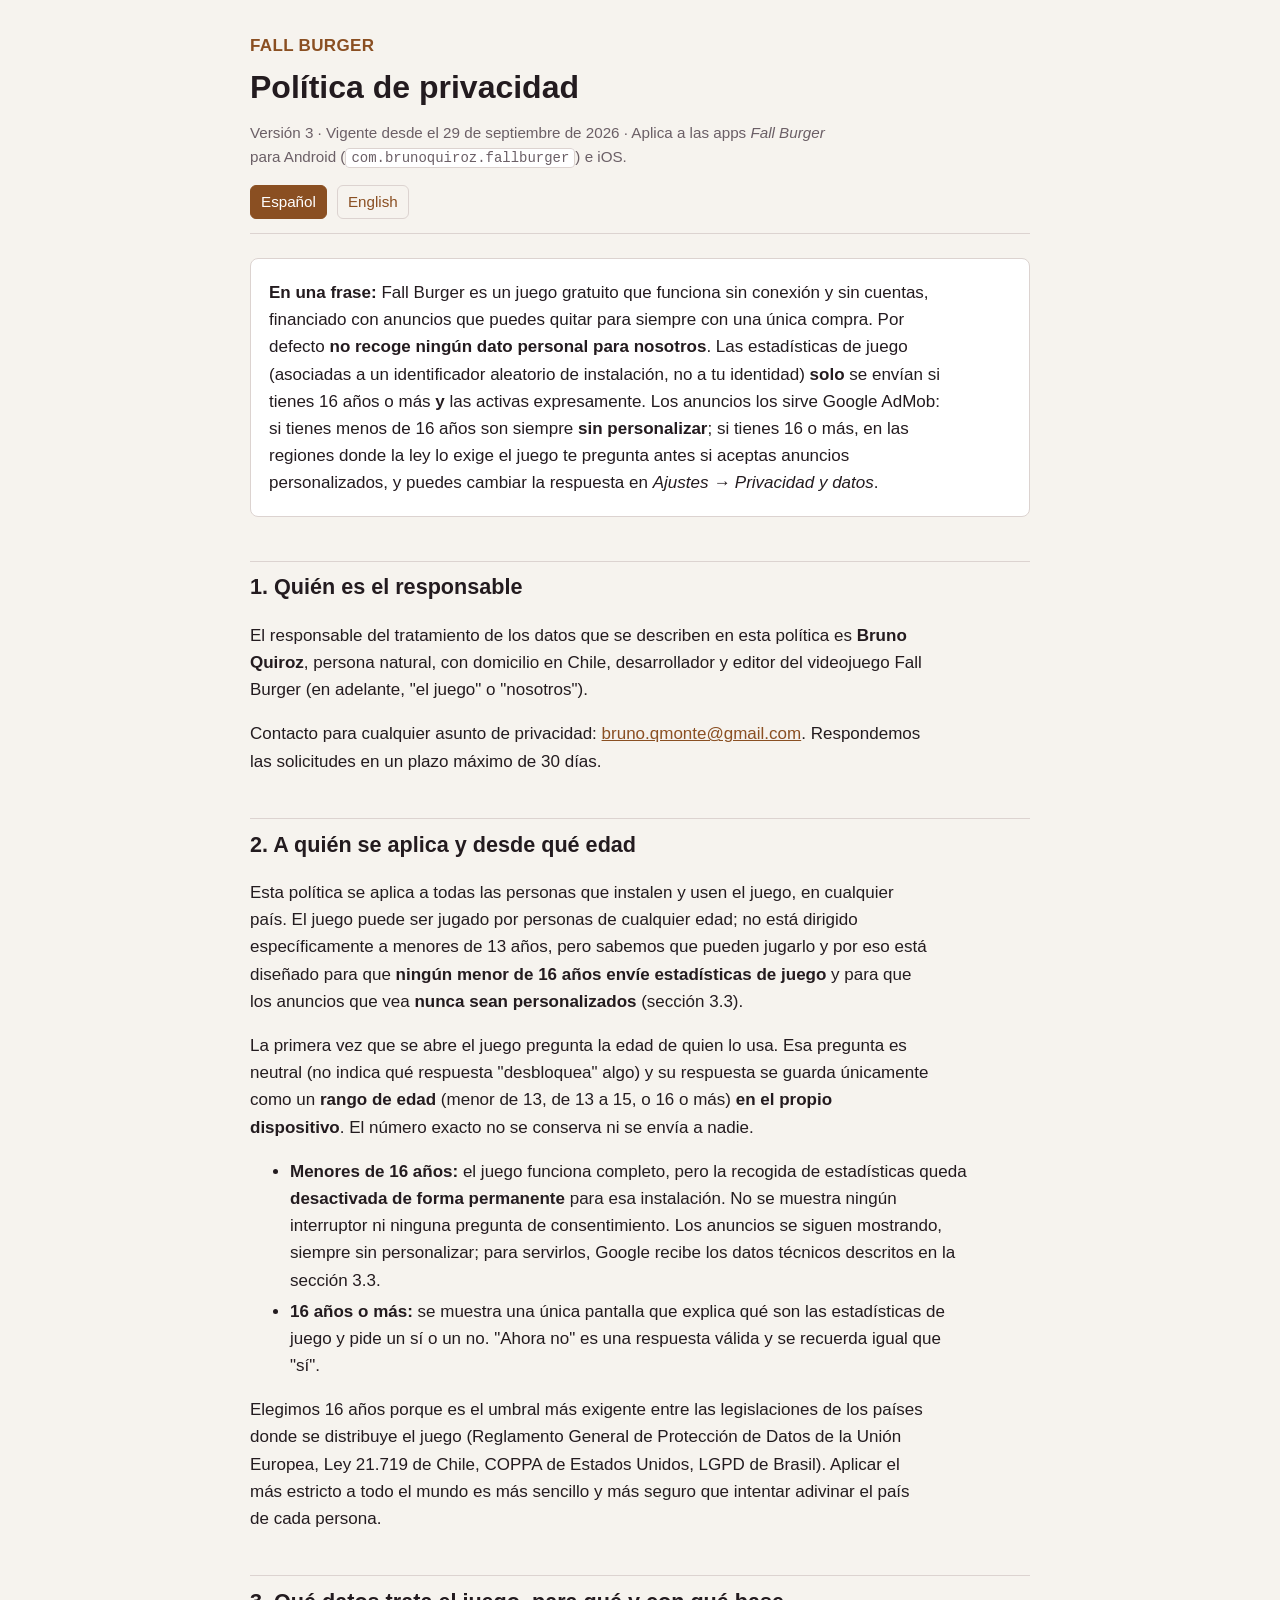
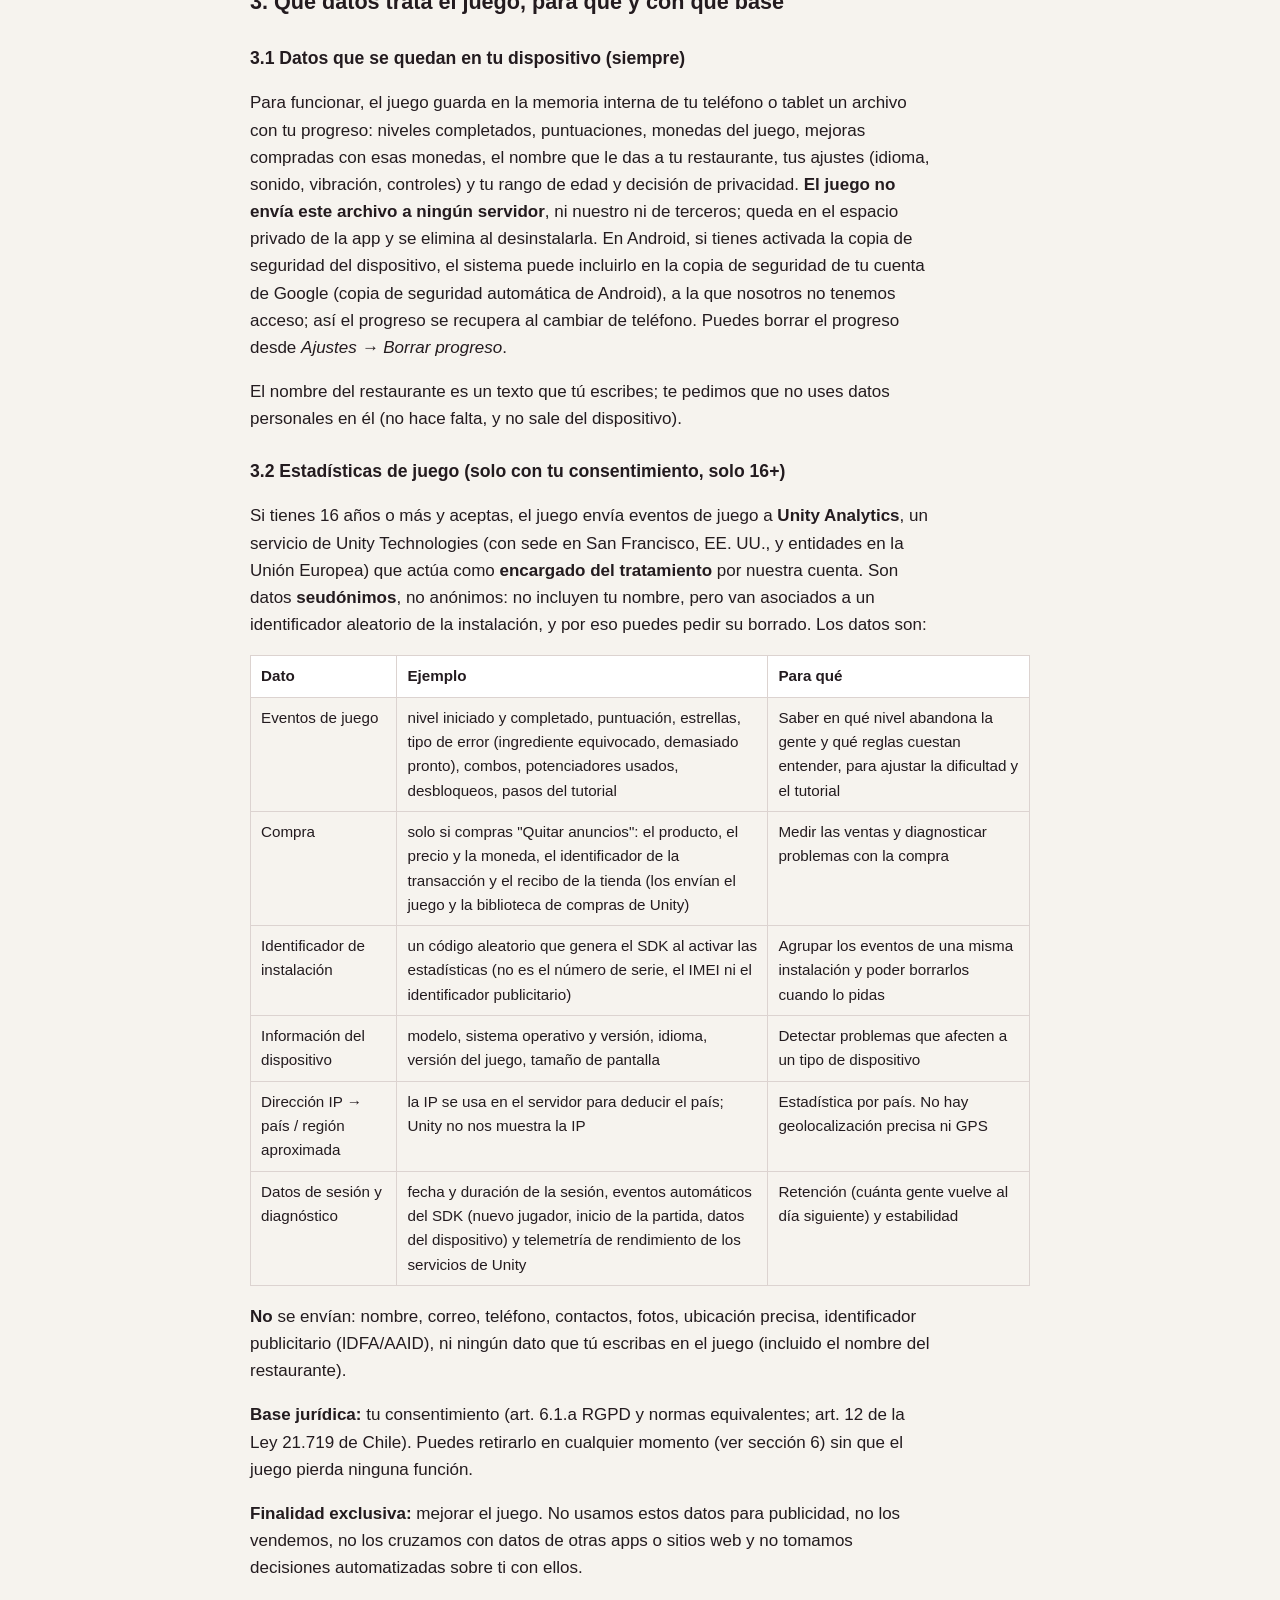
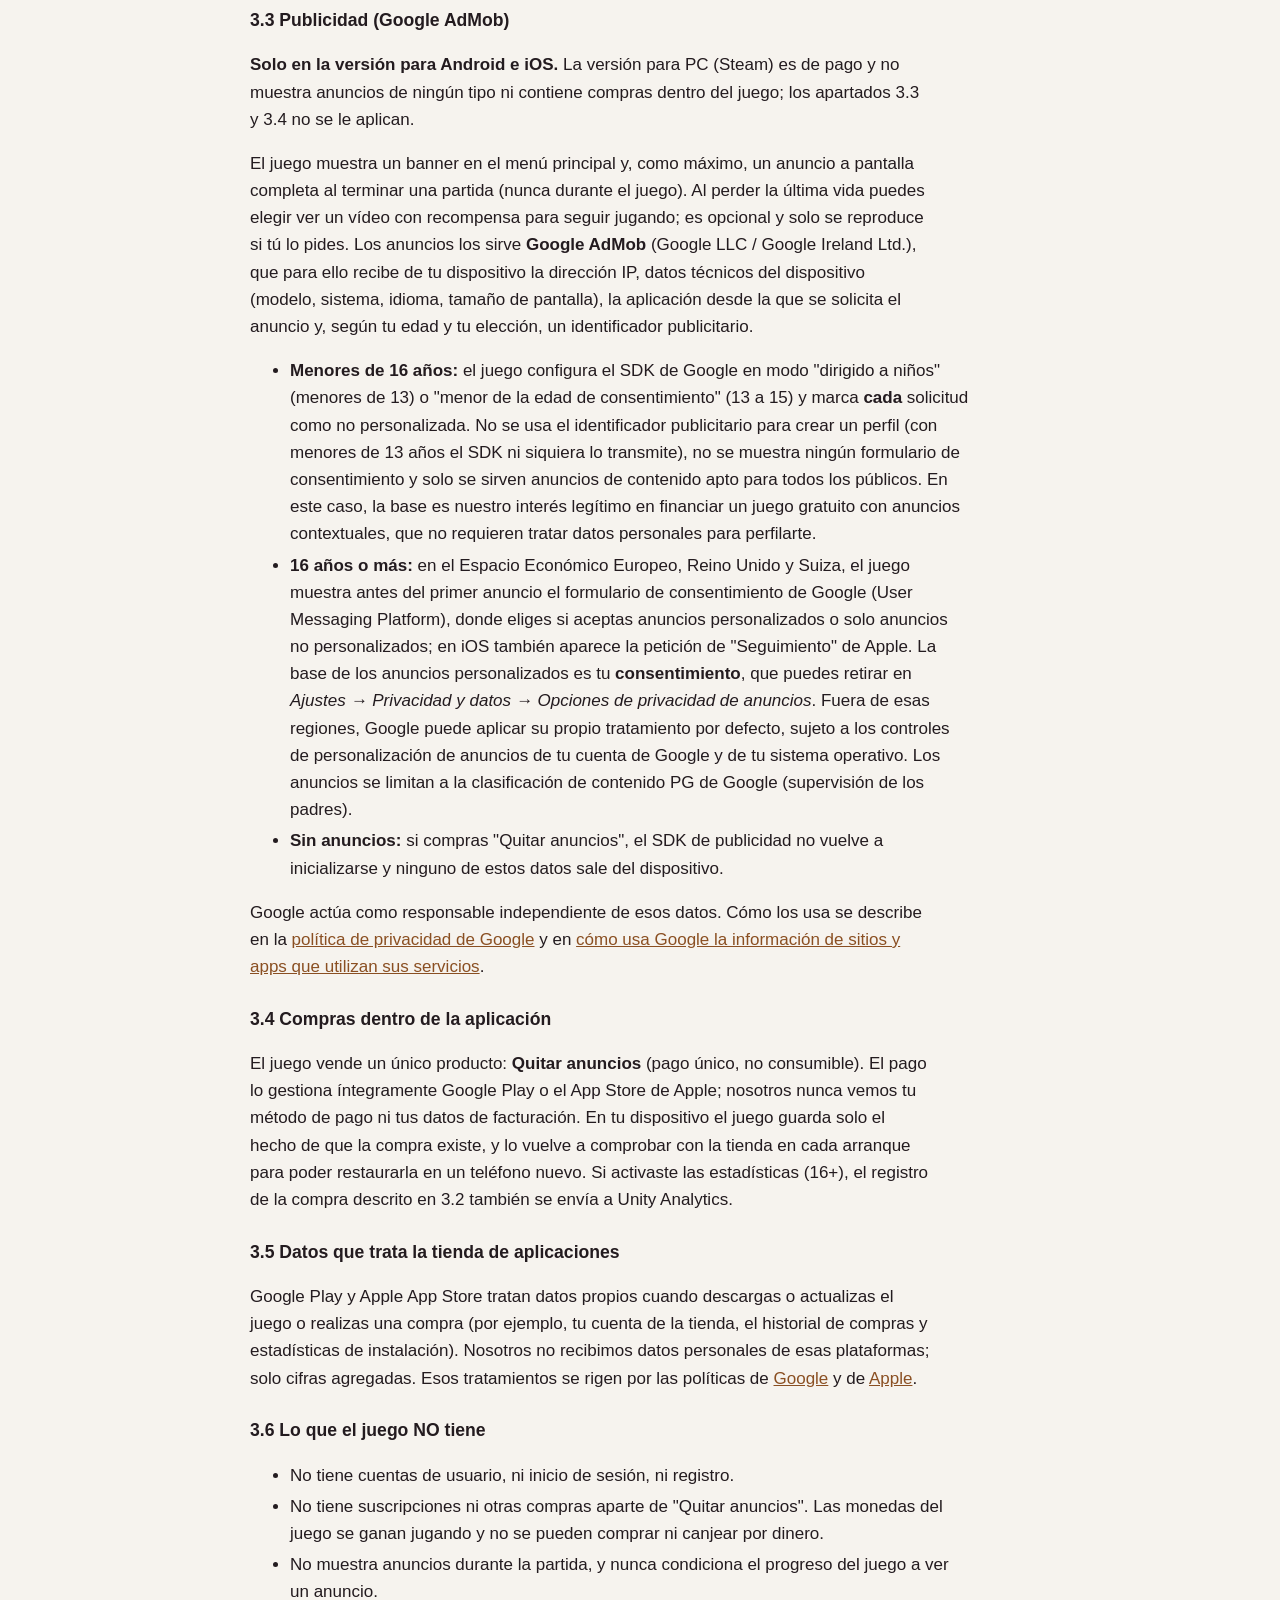
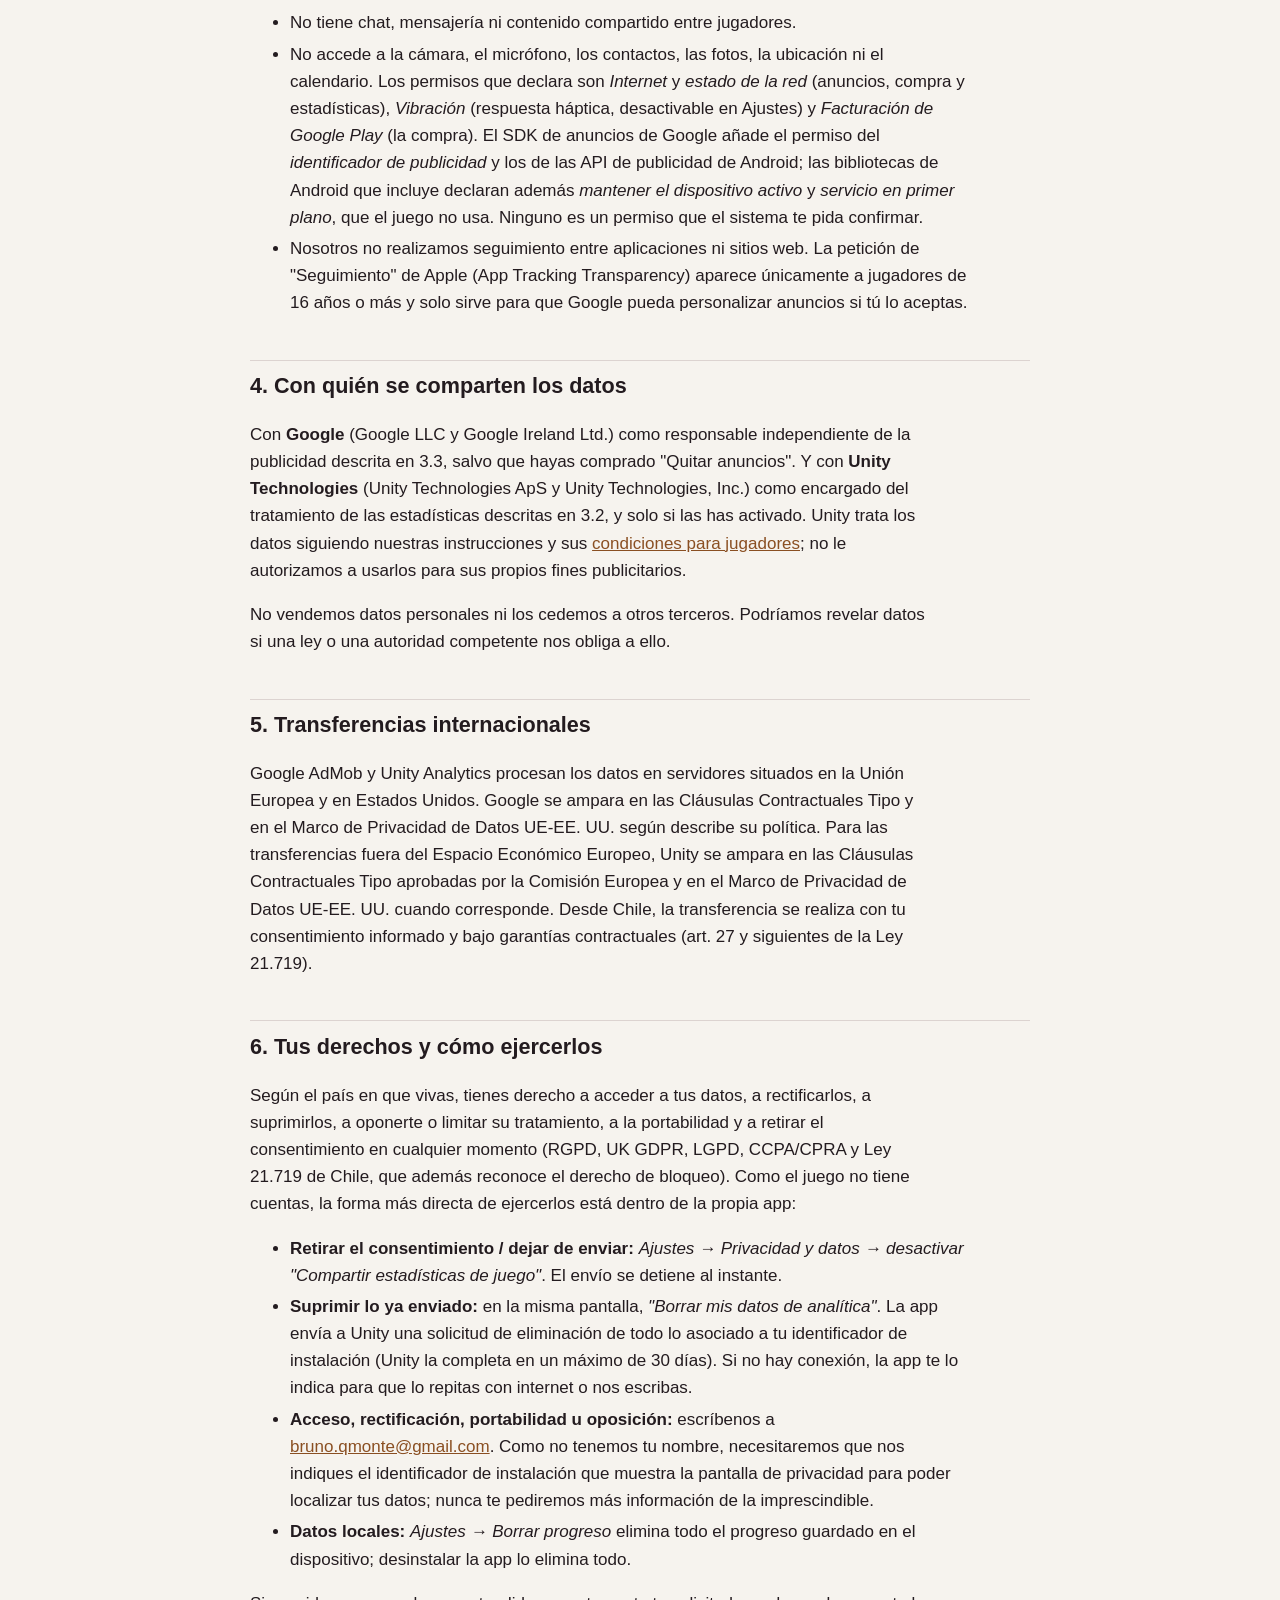
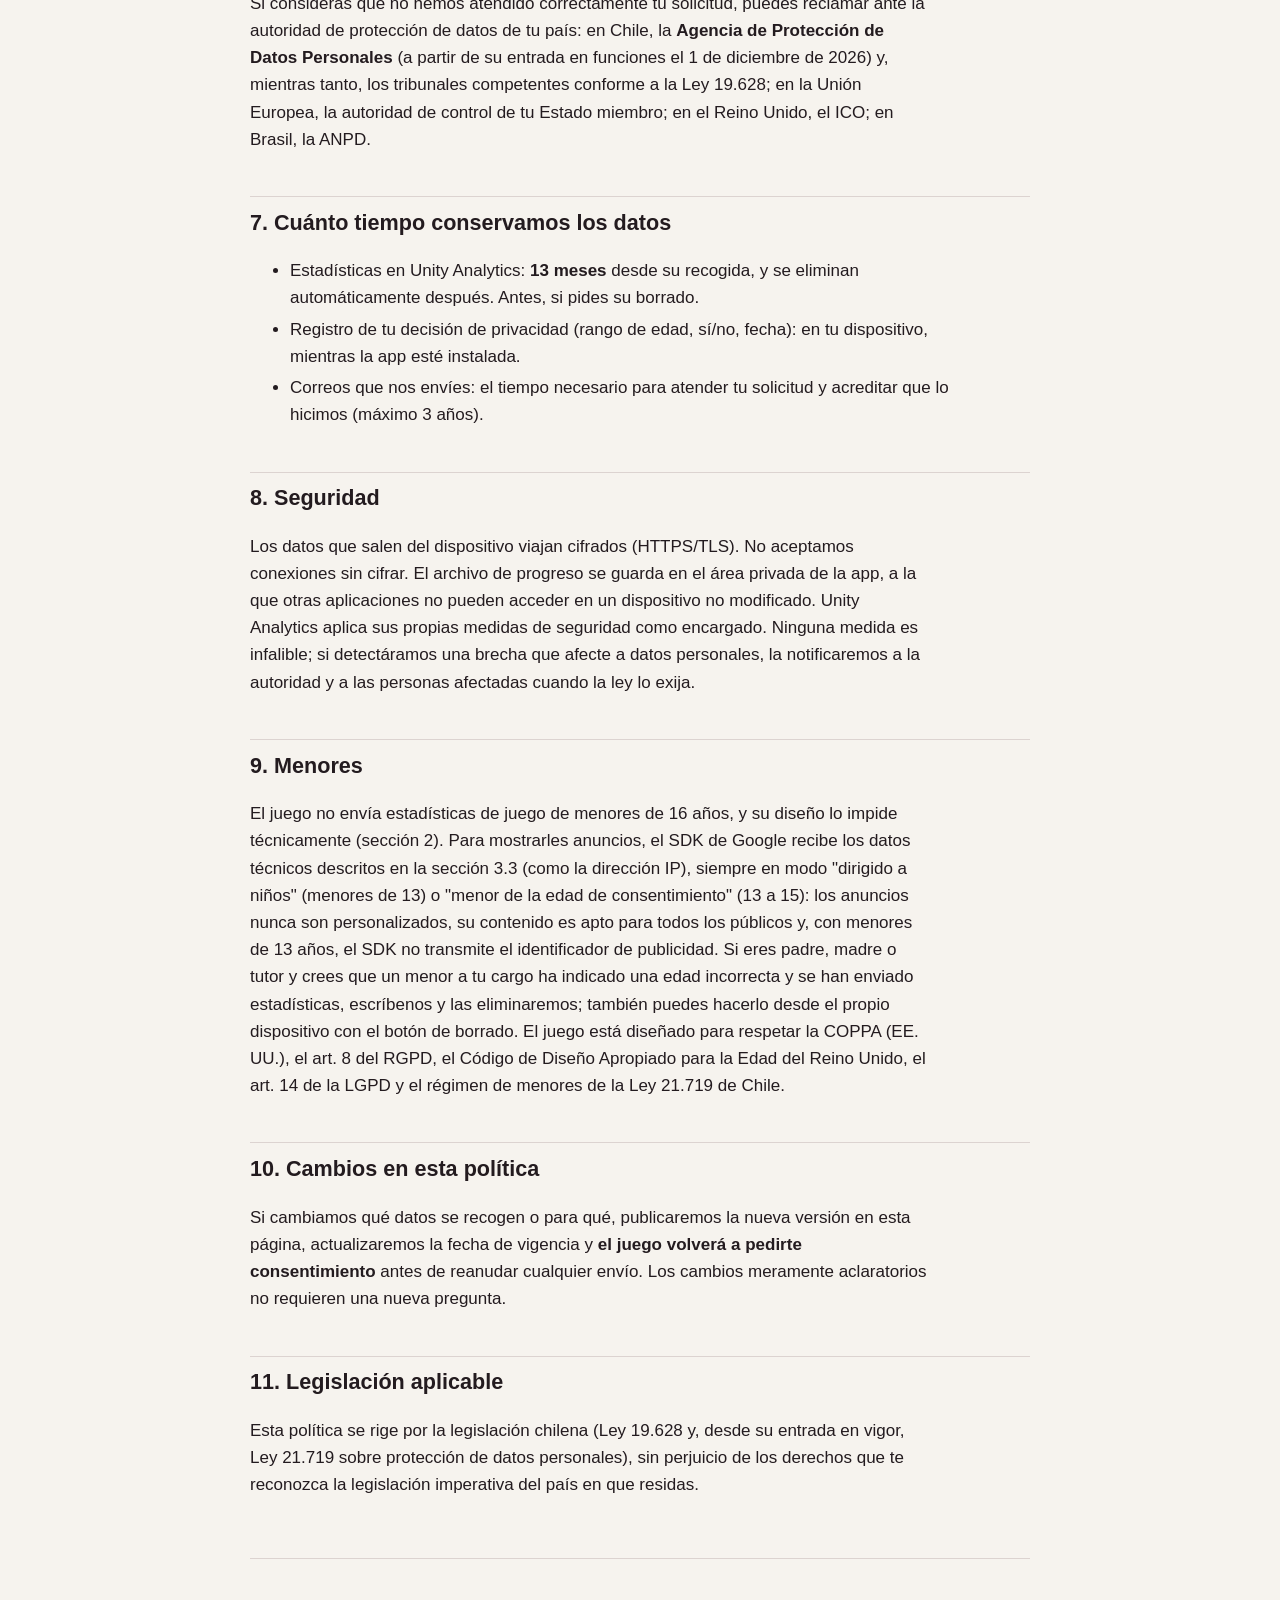
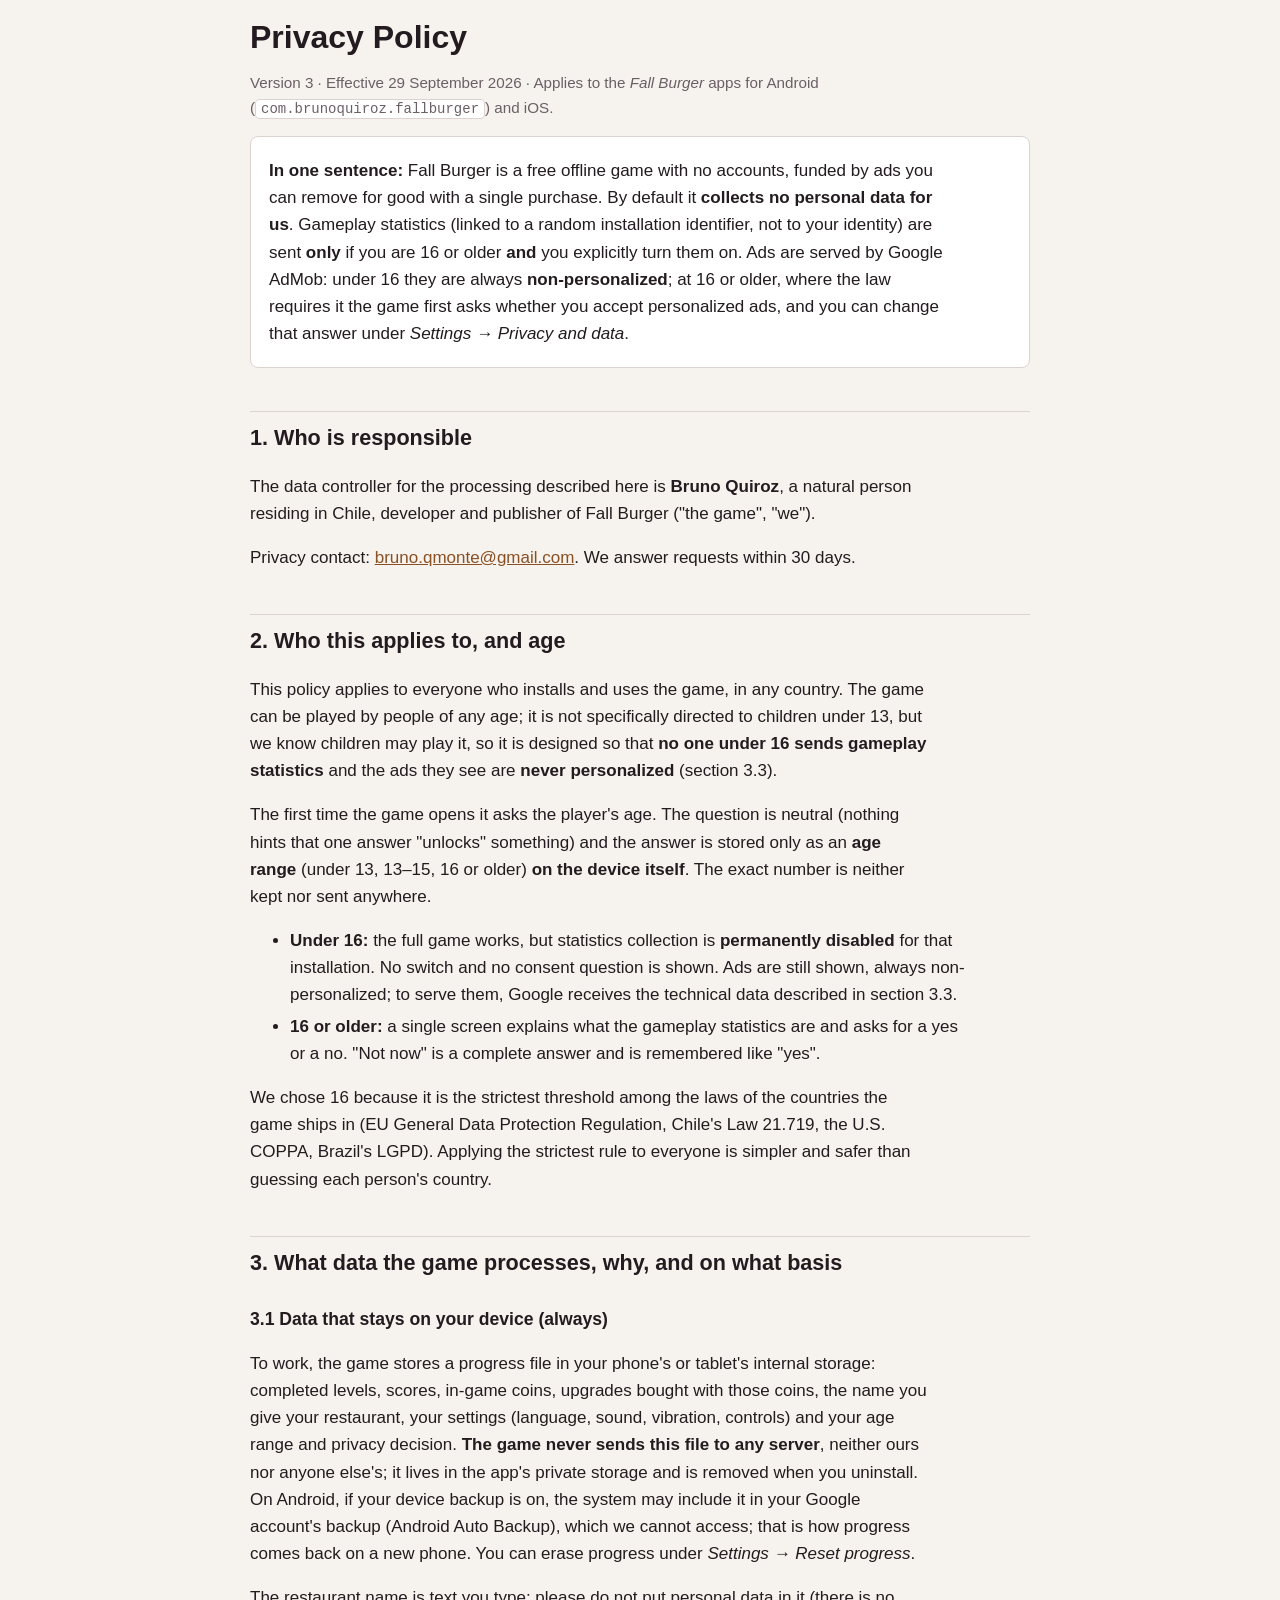
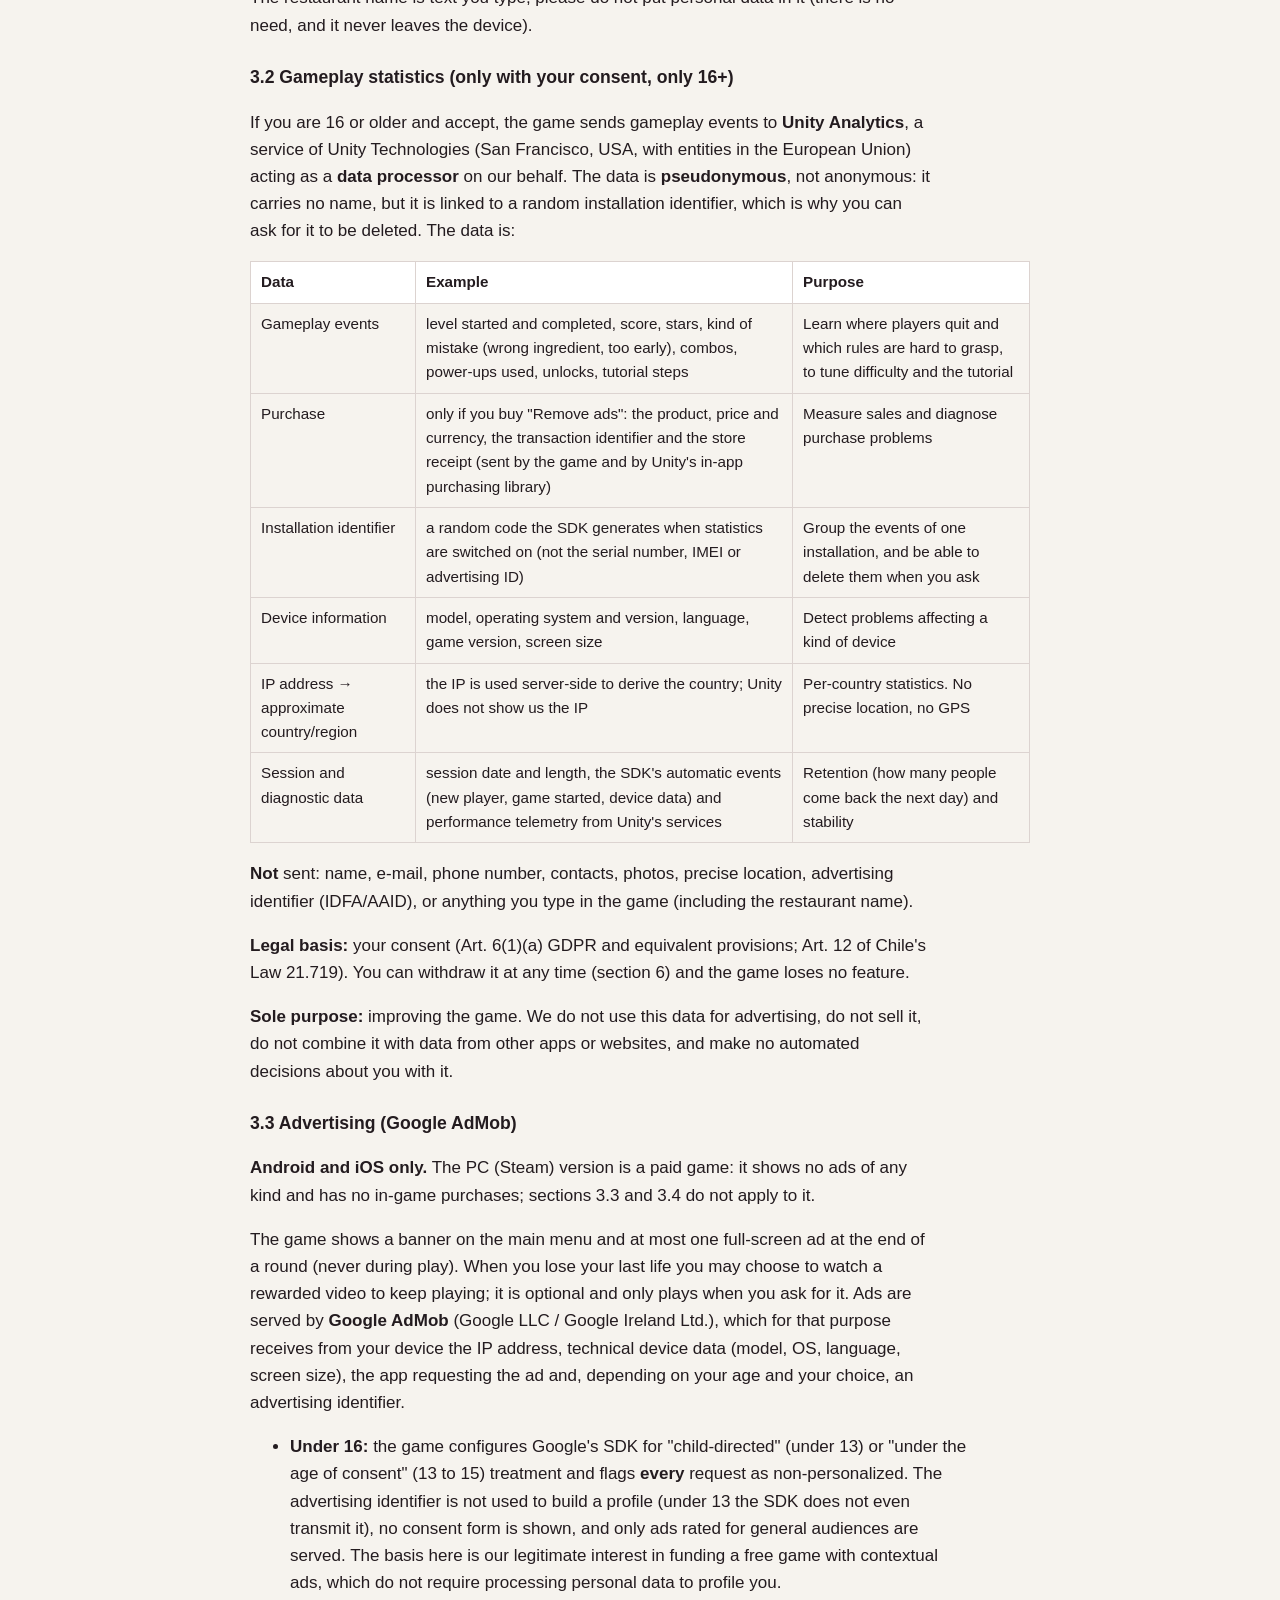
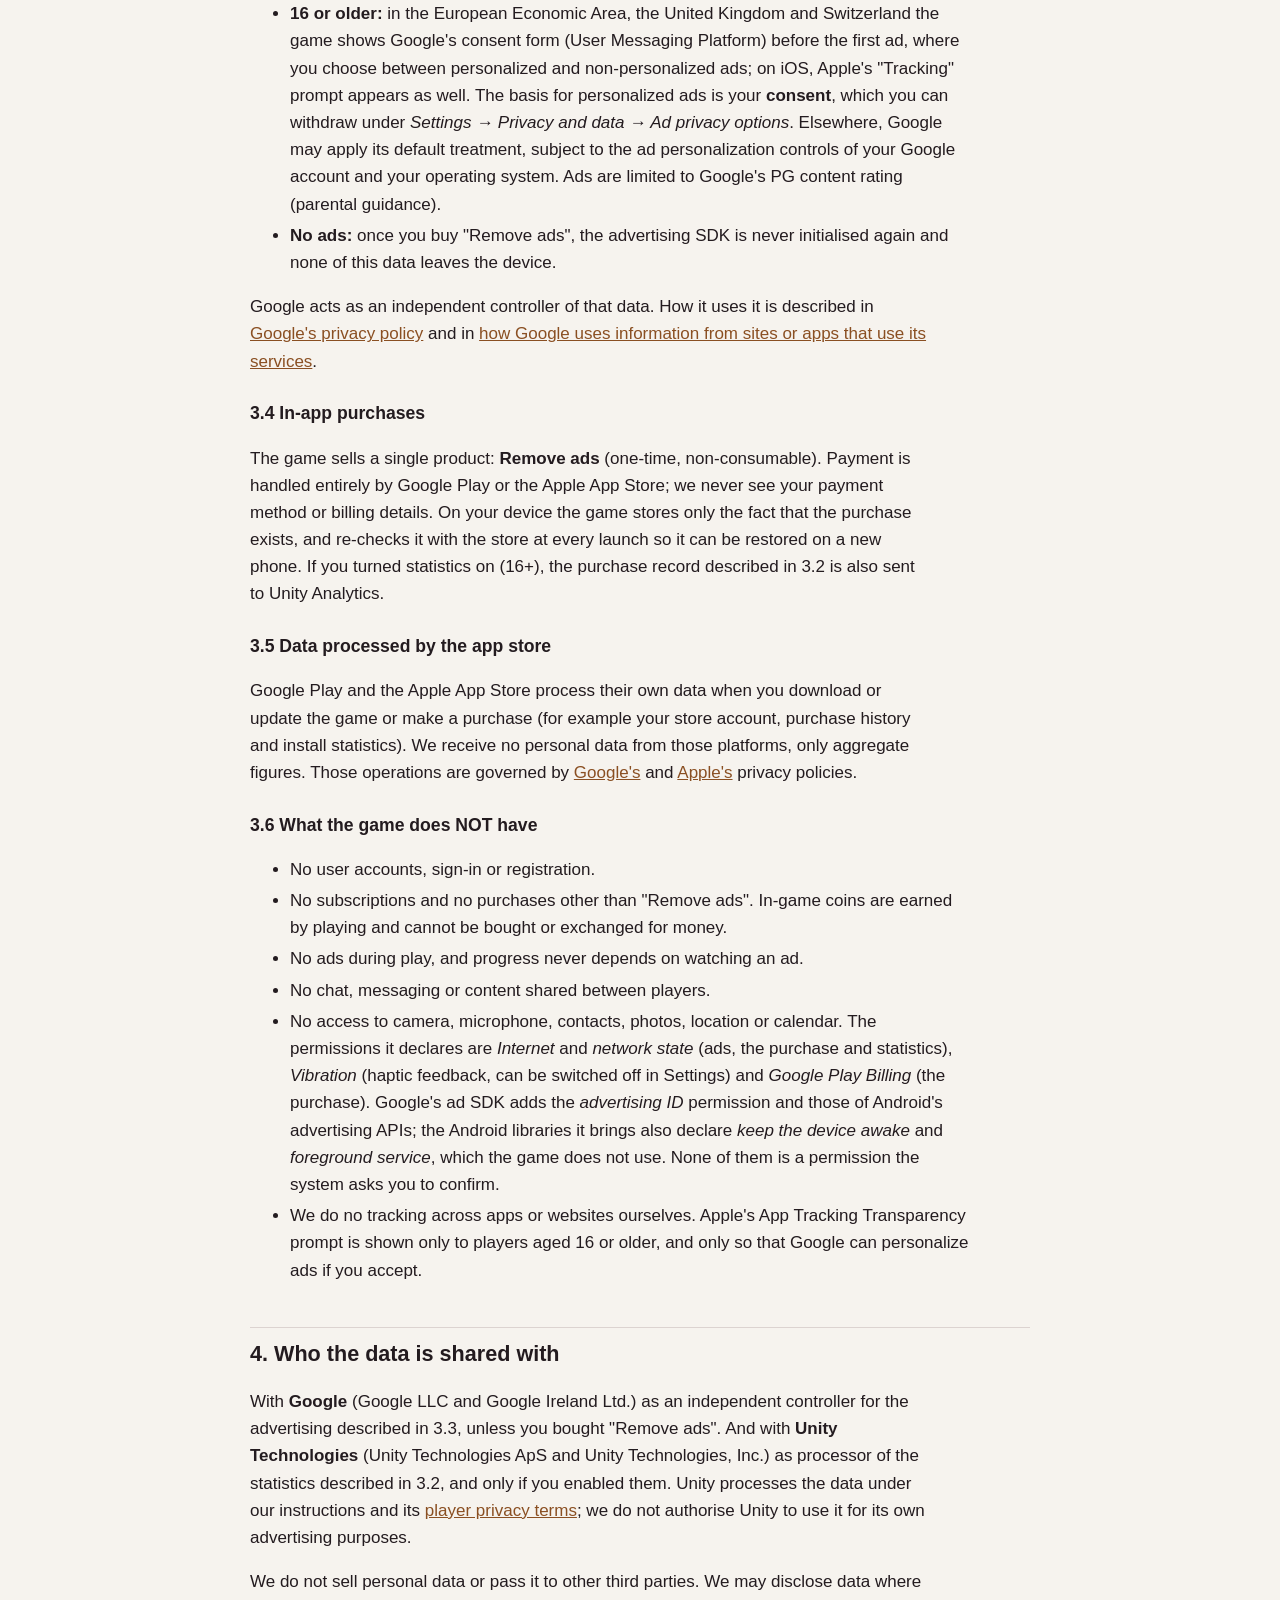
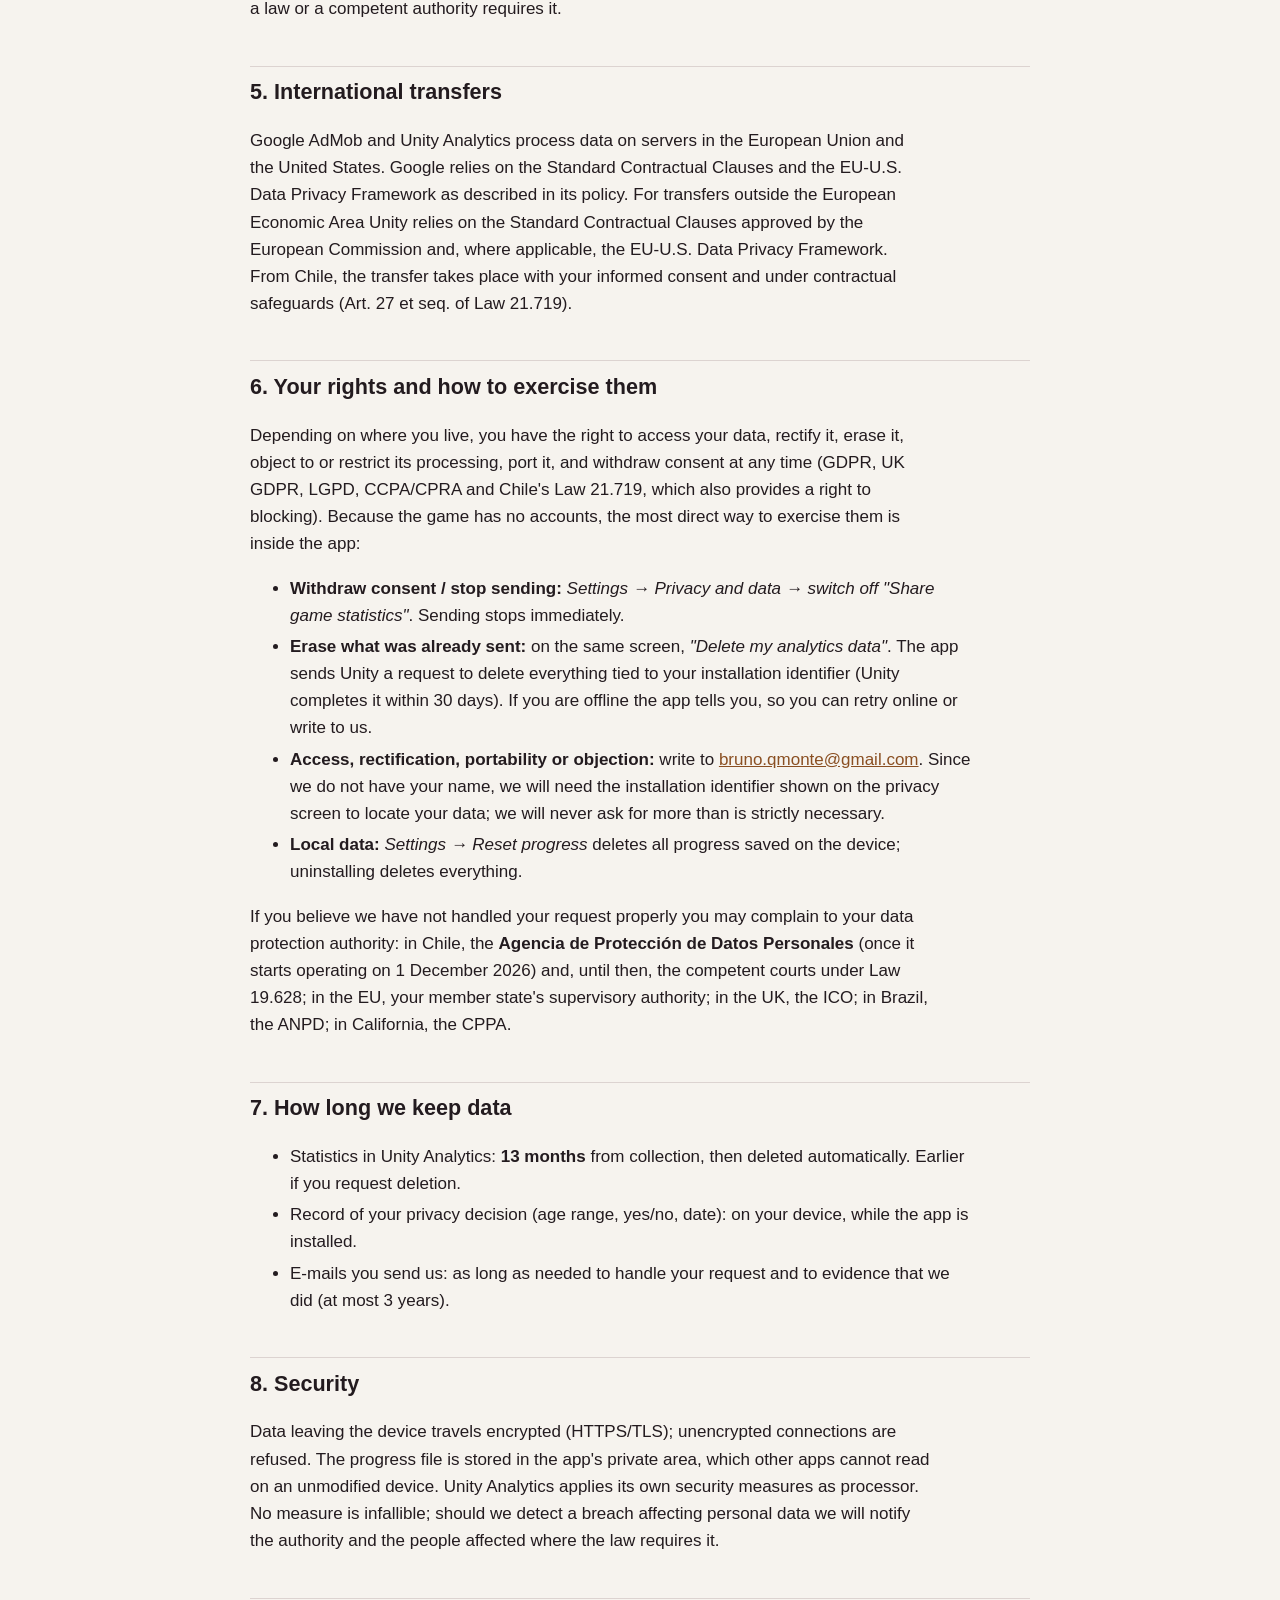
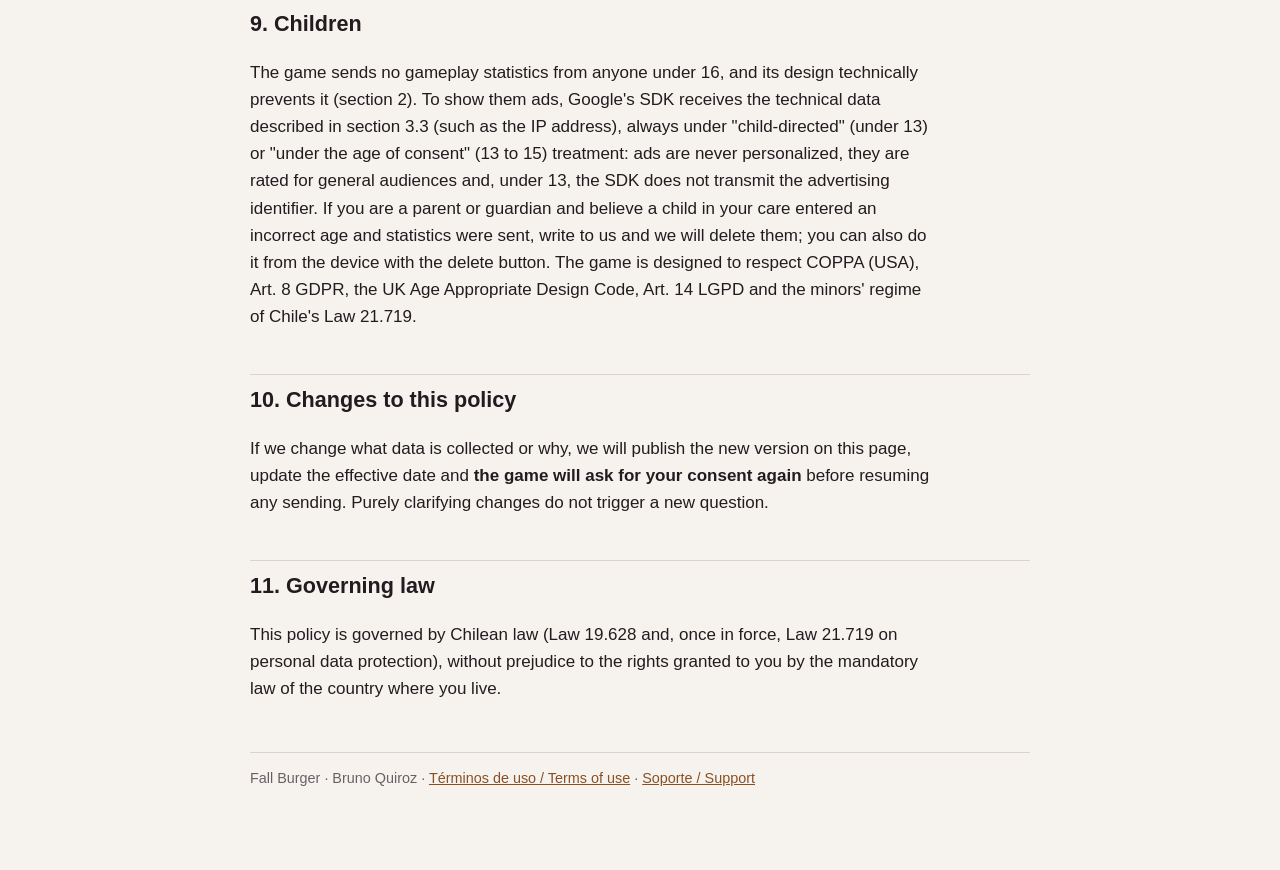
==== commit a59e3031: "Privacy policy v3 and terms: match what the app does - Minors: statistics are never collected, but a" ====
--- a/privacy/index.html
+++ b/privacy/index.html
@@ -12,14 +12,14 @@
 <header>
   <div class="brand">FALL BURGER</div>
   <h1>Política de privacidad</h1>
-  <p class="meta">Versión 2 · Vigente desde el 14 de septiembre de 2026 · Aplica a las apps <em>Fall Burger</em> para Android (<code>com.brunoquiroz.fallburger</code>) e iOS.</p>
+  <p class="meta">Versión 3 · Vigente desde el 29 de septiembre de 2026 · Aplica a las apps <em>Fall Burger</em> para Android (<code>com.brunoquiroz.fallburger</code>) e iOS.</p>
   <nav class="lang" aria-label="Idioma"><a href="#es" aria-current="page">Español</a><a href="#en">English</a></nav>
 </header>
 
 <section id="es">
 
 <div class="box">
-  <p><strong>En una frase:</strong> Fall Burger es un juego gratuito que funciona sin conexión y sin cuentas, financiado con anuncios que puedes quitar para siempre con una única compra. Por defecto <strong>no recoge ningún dato personal para nosotros</strong>. Las estadísticas anónimas de juego <strong>solo</strong> se envían si tienes 16 años o más <strong>y</strong> las activas expresamente. Los anuncios los sirve Google AdMob: si tienes menos de 16 años son siempre <strong>sin personalizar</strong>; si tienes 16 o más, en las regiones donde la ley lo exige el juego te pregunta antes si aceptas anuncios personalizados, y puedes cambiar la respuesta en <em>Ajustes → Privacidad y datos</em>.</p>
+  <p><strong>En una frase:</strong> Fall Burger es un juego gratuito que funciona sin conexión y sin cuentas, financiado con anuncios que puedes quitar para siempre con una única compra. Por defecto <strong>no recoge ningún dato personal para nosotros</strong>. Las estadísticas de juego (asociadas a un identificador aleatorio de instalación, no a tu identidad) <strong>solo</strong> se envían si tienes 16 años o más <strong>y</strong> las activas expresamente. Los anuncios los sirve Google AdMob: si tienes menos de 16 años son siempre <strong>sin personalizar</strong>; si tienes 16 o más, en las regiones donde la ley lo exige el juego te pregunta antes si aceptas anuncios personalizados, y puedes cambiar la respuesta en <em>Ajustes → Privacidad y datos</em>.</p>
 </div>
 
 <h2>1. Quién es el responsable</h2>
@@ -27,45 +27,47 @@
 <p>Contacto para cualquier asunto de privacidad: <a href="mailto:bruno.qmonte@gmail.com">bruno.qmonte@gmail.com</a>. Respondemos las solicitudes en un plazo máximo de 30 días.</p>
 
 <h2>2. A quién se aplica y desde qué edad</h2>
-<p>Esta política se aplica a todas las personas que instalen y usen el juego, en cualquier país. El juego puede ser jugado por personas de cualquier edad; no está dirigido específicamente a menores de 13 años, pero sabemos que pueden jugarlo y por eso está diseñado para <strong>no tratar ningún dato de ningún menor de 16 años</strong>.</p>
+<p>Esta política se aplica a todas las personas que instalen y usen el juego, en cualquier país. El juego puede ser jugado por personas de cualquier edad; no está dirigido específicamente a menores de 13 años, pero sabemos que pueden jugarlo y por eso está diseñado para que <strong>ningún menor de 16 años envíe estadísticas de juego</strong> y para que los anuncios que vea <strong>nunca sean personalizados</strong> (sección 3.3).</p>
 <p>La primera vez que se abre el juego pregunta la edad de quien lo usa. Esa pregunta es neutral (no indica qué respuesta "desbloquea" algo) y su respuesta se guarda únicamente como un <strong>rango de edad</strong> (menor de 13, de 13 a 15, o 16 o más) <strong>en el propio dispositivo</strong>. El número exacto no se conserva ni se envía a nadie.</p>
 <ul class="tight">
-  <li><strong>Menores de 16 años:</strong> el juego funciona completo, pero la recogida de estadísticas queda <strong>desactivada de forma permanente</strong> para esa instalación. No se muestra ningún interruptor ni ninguna pregunta de consentimiento. Nada sale del dispositivo.</li>
-  <li><strong>16 años o más:</strong> se muestra una única pantalla que explica qué son las estadísticas anónimas y pide un sí o un no. "Ahora no" es una respuesta válida y se recuerda igual que "sí".</li>
+  <li><strong>Menores de 16 años:</strong> el juego funciona completo, pero la recogida de estadísticas queda <strong>desactivada de forma permanente</strong> para esa instalación. No se muestra ningún interruptor ni ninguna pregunta de consentimiento. Los anuncios se siguen mostrando, siempre sin personalizar; para servirlos, Google recibe los datos técnicos descritos en la sección 3.3.</li>
+  <li><strong>16 años o más:</strong> se muestra una única pantalla que explica qué son las estadísticas de juego y pide un sí o un no. "Ahora no" es una respuesta válida y se recuerda igual que "sí".</li>
 </ul>
 <p>Elegimos 16 años porque es el umbral más exigente entre las legislaciones de los países donde se distribuye el juego (Reglamento General de Protección de Datos de la Unión Europea, Ley 21.719 de Chile, COPPA de Estados Unidos, LGPD de Brasil). Aplicar el más estricto a todo el mundo es más sencillo y más seguro que intentar adivinar el país de cada persona.</p>
 
 <h2>3. Qué datos trata el juego, para qué y con qué base</h2>
 
 <h3>3.1 Datos que se quedan en tu dispositivo (siempre)</h3>
-<p>Para funcionar, el juego guarda en la memoria interna de tu teléfono o tablet un archivo con tu progreso: niveles completados, puntuaciones, monedas del juego, mejoras compradas con esas monedas, el nombre que le das a tu restaurante, tus ajustes (idioma, sonido, vibración, controles) y tu rango de edad y decisión de privacidad. <strong>Este archivo no se envía a ningún servidor</strong> ni a nosotros ni a terceros; queda en el espacio privado de la app y se elimina al desinstalarla. Puedes borrar el progreso desde <em>Ajustes → Borrar progreso</em>.</p>
+<p>Para funcionar, el juego guarda en la memoria interna de tu teléfono o tablet un archivo con tu progreso: niveles completados, puntuaciones, monedas del juego, mejoras compradas con esas monedas, el nombre que le das a tu restaurante, tus ajustes (idioma, sonido, vibración, controles) y tu rango de edad y decisión de privacidad. <strong>El juego no envía este archivo a ningún servidor</strong>, ni nuestro ni de terceros; queda en el espacio privado de la app y se elimina al desinstalarla. En Android, si tienes activada la copia de seguridad del dispositivo, el sistema puede incluirlo en la copia de seguridad de tu cuenta de Google (copia de seguridad automática de Android), a la que nosotros no tenemos acceso; así el progreso se recupera al cambiar de teléfono. Puedes borrar el progreso desde <em>Ajustes → Borrar progreso</em>.</p>
 <p>El nombre del restaurante es un texto que tú escribes; te pedimos que no uses datos personales en él (no hace falta, y no sale del dispositivo).</p>
 
-<h3>3.2 Estadísticas anónimas de juego (solo con tu consentimiento, solo 16+)</h3>
-<p>Si tienes 16 años o más y aceptas, el juego envía eventos de juego a <strong>Unity Analytics</strong>, un servicio de Unity Technologies (con sede en San Francisco, EE. UU., y entidades en la Unión Europea) que actúa como <strong>encargado del tratamiento</strong> por nuestra cuenta. Los datos son:</p>
+<h3>3.2 Estadísticas de juego (solo con tu consentimiento, solo 16+)</h3>
+<p>Si tienes 16 años o más y aceptas, el juego envía eventos de juego a <strong>Unity Analytics</strong>, un servicio de Unity Technologies (con sede en San Francisco, EE. UU., y entidades en la Unión Europea) que actúa como <strong>encargado del tratamiento</strong> por nuestra cuenta. Son datos <strong>seudónimos</strong>, no anónimos: no incluyen tu nombre, pero van asociados a un identificador aleatorio de la instalación, y por eso puedes pedir su borrado. Los datos son:</p>
 <table>
   <tr><th>Dato</th><th>Ejemplo</th><th>Para qué</th></tr>
   <tr><td>Eventos de juego</td><td>nivel iniciado y completado, puntuación, estrellas, tipo de error (ingrediente equivocado, demasiado pronto), combos, potenciadores usados, desbloqueos, pasos del tutorial</td><td>Saber en qué nivel abandona la gente y qué reglas cuestan entender, para ajustar la dificultad y el tutorial</td></tr>
+  <tr><td>Compra</td><td>solo si compras "Quitar anuncios": el producto, el precio y la moneda, el identificador de la transacción y el recibo de la tienda (los envían el juego y la biblioteca de compras de Unity)</td><td>Medir las ventas y diagnosticar problemas con la compra</td></tr>
   <tr><td>Identificador de instalación</td><td>un código aleatorio que genera el SDK al activar las estadísticas (no es el número de serie, el IMEI ni el identificador publicitario)</td><td>Agrupar los eventos de una misma instalación y poder borrarlos cuando lo pidas</td></tr>
   <tr><td>Información del dispositivo</td><td>modelo, sistema operativo y versión, idioma, versión del juego, tamaño de pantalla</td><td>Detectar problemas que afecten a un tipo de dispositivo</td></tr>
   <tr><td>Dirección IP → país / región aproximada</td><td>la IP se usa en el servidor para deducir el país; Unity no nos muestra la IP</td><td>Estadística por país. No hay geolocalización precisa ni GPS</td></tr>
-  <tr><td>Datos de sesión y diagnóstico</td><td>fecha y duración de la sesión, rendimiento del SDK</td><td>Retención (cuánta gente vuelve al día siguiente) y estabilidad</td></tr>
+  <tr><td>Datos de sesión y diagnóstico</td><td>fecha y duración de la sesión, eventos automáticos del SDK (nuevo jugador, inicio de la partida, datos del dispositivo) y telemetría de rendimiento de los servicios de Unity</td><td>Retención (cuánta gente vuelve al día siguiente) y estabilidad</td></tr>
 </table>
 <p><strong>No</strong> se envían: nombre, correo, teléfono, contactos, fotos, ubicación precisa, identificador publicitario (IDFA/AAID), ni ningún dato que tú escribas en el juego (incluido el nombre del restaurante).</p>
 <p><strong>Base jurídica:</strong> tu consentimiento (art. 6.1.a RGPD y normas equivalentes; art. 12 de la Ley 21.719 de Chile). Puedes retirarlo en cualquier momento (ver sección 6) sin que el juego pierda ninguna función.</p>
 <p><strong>Finalidad exclusiva:</strong> mejorar el juego. No usamos estos datos para publicidad, no los vendemos, no los cruzamos con datos de otras apps o sitios web y no tomamos decisiones automatizadas sobre ti con ellos.</p>
 
 <h3>3.3 Publicidad (Google AdMob)</h3>
-<p>El juego muestra un banner en el menú principal y, como máximo, un anuncio a pantalla completa al terminar una partida (nunca durante el juego). Los anuncios los sirve <strong>Google AdMob</strong> (Google LLC / Google Ireland Ltd.), que para ello recibe de tu dispositivo la dirección IP, datos técnicos del dispositivo (modelo, sistema, idioma, tamaño de pantalla), la aplicación desde la que se solicita el anuncio y, según tu edad y tu elección, un identificador publicitario.</p>
-<ul class="tight">
-  <li><strong>Menores de 16 años:</strong> el juego configura el SDK de Google en modo "dirigido a niños" (menores de 13) o "menor de la edad de consentimiento" (13 a 15) y marca <strong>cada</strong> solicitud como no personalizada. No se usa el identificador publicitario para crear un perfil, no se muestra ningún formulario de consentimiento y solo se sirven anuncios de contenido apto para todos los públicos. En este caso, la base es nuestro interés legítimo en financiar un juego gratuito con anuncios contextuales, que no requieren tratar datos personales para perfilarte.</li>
-  <li><strong>16 años o más:</strong> en el Espacio Económico Europeo, Reino Unido y Suiza, el juego muestra antes del primer anuncio el formulario de consentimiento de Google (User Messaging Platform), donde eliges si aceptas anuncios personalizados o solo anuncios no personalizados; en iOS también aparece la petición de "Seguimiento" de Apple. La base de los anuncios personalizados es tu <strong>consentimiento</strong>, que puedes retirar en <em>Ajustes → Privacidad y datos → Opciones de privacidad de anuncios</em>. Fuera de esas regiones, Google puede aplicar su propio tratamiento por defecto, sujeto a los controles de personalización de anuncios de tu cuenta de Google y de tu sistema operativo. Los anuncios se limitan a contenido apto para mayores de 7 años (calificación PG de Google).</li>
+<p><strong>Solo en la versión para Android e iOS.</strong> La versión para PC (Steam) es de pago y no muestra anuncios de ningún tipo ni contiene compras dentro del juego; los apartados 3.3 y 3.4 no se le aplican.</p>
+<p>El juego muestra un banner en el menú principal y, como máximo, un anuncio a pantalla completa al terminar una partida (nunca durante el juego). Al perder la última vida puedes elegir ver un vídeo con recompensa para seguir jugando; es opcional y solo se reproduce si tú lo pides. Los anuncios los sirve <strong>Google AdMob</strong> (Google LLC / Google Ireland Ltd.), que para ello recibe de tu dispositivo la dirección IP, datos técnicos del dispositivo (modelo, sistema, idioma, tamaño de pantalla), la aplicación desde la que se solicita el anuncio y, según tu edad y tu elección, un identificador publicitario.</p>
+<ul class="tight">
+  <li><strong>Menores de 16 años:</strong> el juego configura el SDK de Google en modo "dirigido a niños" (menores de 13) o "menor de la edad de consentimiento" (13 a 15) y marca <strong>cada</strong> solicitud como no personalizada. No se usa el identificador publicitario para crear un perfil (con menores de 13 años el SDK ni siquiera lo transmite), no se muestra ningún formulario de consentimiento y solo se sirven anuncios de contenido apto para todos los públicos. En este caso, la base es nuestro interés legítimo en financiar un juego gratuito con anuncios contextuales, que no requieren tratar datos personales para perfilarte.</li>
+  <li><strong>16 años o más:</strong> en el Espacio Económico Europeo, Reino Unido y Suiza, el juego muestra antes del primer anuncio el formulario de consentimiento de Google (User Messaging Platform), donde eliges si aceptas anuncios personalizados o solo anuncios no personalizados; en iOS también aparece la petición de "Seguimiento" de Apple. La base de los anuncios personalizados es tu <strong>consentimiento</strong>, que puedes retirar en <em>Ajustes → Privacidad y datos → Opciones de privacidad de anuncios</em>. Fuera de esas regiones, Google puede aplicar su propio tratamiento por defecto, sujeto a los controles de personalización de anuncios de tu cuenta de Google y de tu sistema operativo. Los anuncios se limitan a la clasificación de contenido PG de Google (supervisión de los padres).</li>
   <li><strong>Sin anuncios:</strong> si compras "Quitar anuncios", el SDK de publicidad no vuelve a inicializarse y ninguno de estos datos sale del dispositivo.</li>
 </ul>
 <p>Google actúa como responsable independiente de esos datos. Cómo los usa se describe en la <a href="https://policies.google.com/privacy" rel="noopener">política de privacidad de Google</a> y en <a href="https://policies.google.com/technologies/partner-sites" rel="noopener">cómo usa Google la información de sitios y apps que utilizan sus servicios</a>.</p>
 
 <h3>3.4 Compras dentro de la aplicación</h3>
-<p>El juego vende un único producto: <strong>Quitar anuncios</strong> (pago único, no consumible). El pago lo gestiona íntegramente Google Play o el App Store de Apple; nosotros nunca vemos tu método de pago ni tus datos de facturación. En tu dispositivo el juego guarda solo el hecho de que la compra existe, y lo vuelve a comprobar con la tienda en cada arranque para poder restaurarla en un teléfono nuevo.</p>
+<p>El juego vende un único producto: <strong>Quitar anuncios</strong> (pago único, no consumible). El pago lo gestiona íntegramente Google Play o el App Store de Apple; nosotros nunca vemos tu método de pago ni tus datos de facturación. En tu dispositivo el juego guarda solo el hecho de que la compra existe, y lo vuelve a comprobar con la tienda en cada arranque para poder restaurarla en un teléfono nuevo. Si activaste las estadísticas (16+), el registro de la compra descrito en 3.2 también se envía a Unity Analytics.</p>
 
 <h3>3.5 Datos que trata la tienda de aplicaciones</h3>
 <p>Google Play y Apple App Store tratan datos propios cuando descargas o actualizas el juego o realizas una compra (por ejemplo, tu cuenta de la tienda, el historial de compras y estadísticas de instalación). Nosotros no recibimos datos personales de esas plataformas; solo cifras agregadas. Esos tratamientos se rigen por las políticas de <a href="https://policies.google.com/privacy" rel="noopener">Google</a> y de <a href="https://www.apple.com/legal/privacy/" rel="noopener">Apple</a>.</p>
@@ -76,7 +78,7 @@
   <li>No tiene suscripciones ni otras compras aparte de "Quitar anuncios". Las monedas del juego se ganan jugando y no se pueden comprar ni canjear por dinero.</li>
   <li>No muestra anuncios durante la partida, y nunca condiciona el progreso del juego a ver un anuncio.</li>
   <li>No tiene chat, mensajería ni contenido compartido entre jugadores.</li>
-  <li>No accede a la cámara, el micrófono, los contactos, las fotos, la ubicación ni el calendario. Los únicos permisos que solicita son <em>Internet</em> (anuncios, compra y estadísticas) y <em>Vibración</em> (para la respuesta háptica, desactivable en Ajustes).</li>
+  <li>No accede a la cámara, el micrófono, los contactos, las fotos, la ubicación ni el calendario. Los permisos que declara son <em>Internet</em> y <em>estado de la red</em> (anuncios, compra y estadísticas), <em>Vibración</em> (respuesta háptica, desactivable en Ajustes) y <em>Facturación de Google Play</em> (la compra). El SDK de anuncios de Google añade el permiso del <em>identificador de publicidad</em> y los de las API de publicidad de Android; las bibliotecas de Android que incluye declaran además <em>mantener el dispositivo activo</em> y <em>servicio en primer plano</em>, que el juego no usa. Ninguno es un permiso que el sistema te pida confirmar.</li>
   <li>Nosotros no realizamos seguimiento entre aplicaciones ni sitios web. La petición de "Seguimiento" de Apple (App Tracking Transparency) aparece únicamente a jugadores de 16 años o más y solo sirve para que Google pueda personalizar anuncios si tú lo aceptas.</li>
 </ul>
 
@@ -90,7 +92,7 @@
 <h2>6. Tus derechos y cómo ejercerlos</h2>
 <p>Según el país en que vivas, tienes derecho a acceder a tus datos, a rectificarlos, a suprimirlos, a oponerte o limitar su tratamiento, a la portabilidad y a retirar el consentimiento en cualquier momento (RGPD, UK GDPR, LGPD, CCPA/CPRA y Ley 21.719 de Chile, que además reconoce el derecho de bloqueo). Como el juego no tiene cuentas, la forma más directa de ejercerlos está dentro de la propia app:</p>
 <ul class="tight">
-  <li><strong>Retirar el consentimiento / dejar de enviar:</strong> <em>Ajustes → Privacidad y datos → desactivar "Compartir estadísticas anónimas"</em>. El envío se detiene al instante.</li>
+  <li><strong>Retirar el consentimiento / dejar de enviar:</strong> <em>Ajustes → Privacidad y datos → desactivar "Compartir estadísticas de juego"</em>. El envío se detiene al instante.</li>
   <li><strong>Suprimir lo ya enviado:</strong> en la misma pantalla, <em>"Borrar mis datos de analítica"</em>. La app envía a Unity una solicitud de eliminación de todo lo asociado a tu identificador de instalación (Unity la completa en un máximo de 30 días). Si no hay conexión, la app te lo indica para que lo repitas con internet o nos escribas.</li>
   <li><strong>Acceso, rectificación, portabilidad u oposición:</strong> escríbenos a <a href="mailto:bruno.qmonte@gmail.com">bruno.qmonte@gmail.com</a>. Como no tenemos tu nombre, necesitaremos que nos indiques el identificador de instalación que muestra la pantalla de privacidad para poder localizar tus datos; nunca te pediremos más información de la imprescindible.</li>
   <li><strong>Datos locales:</strong> <em>Ajustes → Borrar progreso</em> elimina todo el progreso guardado en el dispositivo; desinstalar la app lo elimina todo.</li>
@@ -108,7 +110,7 @@
 <p>Los datos que salen del dispositivo viajan cifrados (HTTPS/TLS). No aceptamos conexiones sin cifrar. El archivo de progreso se guarda en el área privada de la app, a la que otras aplicaciones no pueden acceder en un dispositivo no modificado. Unity Analytics aplica sus propias medidas de seguridad como encargado. Ninguna medida es infalible; si detectáramos una brecha que afecte a datos personales, la notificaremos a la autoridad y a las personas afectadas cuando la ley lo exija.</p>
 
 <h2>9. Menores</h2>
-<p>No recogemos a sabiendas datos personales de menores de 16 años, y el diseño del juego lo impide técnicamente (sección 2). Los anuncios que ve un menor son siempre no personalizados, con contenido apto para todos los públicos, y el SDK de Google se configura para no usar identificadores con fines de perfilado (sección 3.3). Si eres padre, madre o tutor y crees que un menor a tu cargo ha indicado una edad incorrecta y se han enviado estadísticas, escríbenos y las eliminaremos; también puedes hacerlo desde el propio dispositivo con el botón de borrado. Cumplimos la COPPA (EE. UU.), el art. 8 del RGPD, el Código de Diseño Apropiado para la Edad del Reino Unido, el art. 14 de la LGPD y el régimen de menores de la Ley 21.719 de Chile.</p>
+<p>El juego no envía estadísticas de juego de menores de 16 años, y su diseño lo impide técnicamente (sección 2). Para mostrarles anuncios, el SDK de Google recibe los datos técnicos descritos en la sección 3.3 (como la dirección IP), siempre en modo "dirigido a niños" (menores de 13) o "menor de la edad de consentimiento" (13 a 15): los anuncios nunca son personalizados, su contenido es apto para todos los públicos y, con menores de 13 años, el SDK no transmite el identificador de publicidad. Si eres padre, madre o tutor y crees que un menor a tu cargo ha indicado una edad incorrecta y se han enviado estadísticas, escríbenos y las eliminaremos; también puedes hacerlo desde el propio dispositivo con el botón de borrado. El juego está diseñado para respetar la COPPA (EE. UU.), el art. 8 del RGPD, el Código de Diseño Apropiado para la Edad del Reino Unido, el art. 14 de la LGPD y el régimen de menores de la Ley 21.719 de Chile.</p>
 
 <h2>10. Cambios en esta política</h2>
 <p>Si cambiamos qué datos se recogen o para qué, publicaremos la nueva versión en esta página, actualizaremos la fecha de vigencia y <strong>el juego volverá a pedirte consentimiento</strong> antes de reanudar cualquier envío. Los cambios meramente aclaratorios no requieren una nueva pregunta.</p>
@@ -122,10 +124,10 @@
 
 <section id="en" lang="en">
 <h1>Privacy Policy</h1>
-<p class="meta">Version 2 · Effective 14 September 2026 · Applies to the <em>Fall Burger</em> apps for Android (<code>com.brunoquiroz.fallburger</code>) and iOS.</p>
+<p class="meta">Version 3 · Effective 29 September 2026 · Applies to the <em>Fall Burger</em> apps for Android (<code>com.brunoquiroz.fallburger</code>) and iOS.</p>
 
 <div class="box">
-  <p><strong>In one sentence:</strong> Fall Burger is a free offline game with no accounts, funded by ads you can remove for good with a single purchase. By default it <strong>collects no personal data for us</strong>. Anonymous gameplay statistics are sent <strong>only</strong> if you are 16 or older <strong>and</strong> you explicitly turn them on. Ads are served by Google AdMob: under 16 they are always <strong>non-personalized</strong>; at 16 or older, where the law requires it the game first asks whether you accept personalized ads, and you can change that answer under <em>Settings → Privacy and data</em>.</p>
+  <p><strong>In one sentence:</strong> Fall Burger is a free offline game with no accounts, funded by ads you can remove for good with a single purchase. By default it <strong>collects no personal data for us</strong>. Gameplay statistics (linked to a random installation identifier, not to your identity) are sent <strong>only</strong> if you are 16 or older <strong>and</strong> you explicitly turn them on. Ads are served by Google AdMob: under 16 they are always <strong>non-personalized</strong>; at 16 or older, where the law requires it the game first asks whether you accept personalized ads, and you can change that answer under <em>Settings → Privacy and data</em>.</p>
 </div>
 
 <h2>1. Who is responsible</h2>
@@ -133,45 +135,47 @@
 <p>Privacy contact: <a href="mailto:bruno.qmonte@gmail.com">bruno.qmonte@gmail.com</a>. We answer requests within 30 days.</p>
 
 <h2>2. Who this applies to, and age</h2>
-<p>This policy applies to everyone who installs and uses the game, in any country. The game can be played by people of any age; it is not specifically directed to children under 13, but we know children may play it, so it is designed to <strong>process no data from anyone under 16</strong>.</p>
+<p>This policy applies to everyone who installs and uses the game, in any country. The game can be played by people of any age; it is not specifically directed to children under 13, but we know children may play it, so it is designed so that <strong>no one under 16 sends gameplay statistics</strong> and the ads they see are <strong>never personalized</strong> (section 3.3).</p>
 <p>The first time the game opens it asks the player's age. The question is neutral (nothing hints that one answer "unlocks" something) and the answer is stored only as an <strong>age range</strong> (under 13, 13–15, 16 or older) <strong>on the device itself</strong>. The exact number is neither kept nor sent anywhere.</p>
 <ul class="tight">
-  <li><strong>Under 16:</strong> the full game works, but statistics collection is <strong>permanently disabled</strong> for that installation. No switch and no consent question is shown. Nothing leaves the device.</li>
-  <li><strong>16 or older:</strong> a single screen explains what the anonymous statistics are and asks for a yes or a no. "Not now" is a complete answer and is remembered like "yes".</li>
+  <li><strong>Under 16:</strong> the full game works, but statistics collection is <strong>permanently disabled</strong> for that installation. No switch and no consent question is shown. Ads are still shown, always non-personalized; to serve them, Google receives the technical data described in section 3.3.</li>
+  <li><strong>16 or older:</strong> a single screen explains what the gameplay statistics are and asks for a yes or a no. "Not now" is a complete answer and is remembered like "yes".</li>
 </ul>
 <p>We chose 16 because it is the strictest threshold among the laws of the countries the game ships in (EU General Data Protection Regulation, Chile's Law 21.719, the U.S. COPPA, Brazil's LGPD). Applying the strictest rule to everyone is simpler and safer than guessing each person's country.</p>
 
 <h2>3. What data the game processes, why, and on what basis</h2>
 
 <h3>3.1 Data that stays on your device (always)</h3>
-<p>To work, the game stores a progress file in your phone's or tablet's internal storage: completed levels, scores, in-game coins, upgrades bought with those coins, the name you give your restaurant, your settings (language, sound, vibration, controls) and your age range and privacy decision. <strong>This file is never sent to any server</strong>, neither ours nor anyone else's; it lives in the app's private storage and is removed when you uninstall. You can erase progress under <em>Settings → Reset progress</em>.</p>
+<p>To work, the game stores a progress file in your phone's or tablet's internal storage: completed levels, scores, in-game coins, upgrades bought with those coins, the name you give your restaurant, your settings (language, sound, vibration, controls) and your age range and privacy decision. <strong>The game never sends this file to any server</strong>, neither ours nor anyone else's; it lives in the app's private storage and is removed when you uninstall. On Android, if your device backup is on, the system may include it in your Google account's backup (Android Auto Backup), which we cannot access; that is how progress comes back on a new phone. You can erase progress under <em>Settings → Reset progress</em>.</p>
 <p>The restaurant name is text you type; please do not put personal data in it (there is no need, and it never leaves the device).</p>
 
-<h3>3.2 Anonymous gameplay statistics (only with your consent, only 16+)</h3>
-<p>If you are 16 or older and accept, the game sends gameplay events to <strong>Unity Analytics</strong>, a service of Unity Technologies (San Francisco, USA, with entities in the European Union) acting as a <strong>data processor</strong> on our behalf. The data is:</p>
+<h3>3.2 Gameplay statistics (only with your consent, only 16+)</h3>
+<p>If you are 16 or older and accept, the game sends gameplay events to <strong>Unity Analytics</strong>, a service of Unity Technologies (San Francisco, USA, with entities in the European Union) acting as a <strong>data processor</strong> on our behalf. The data is <strong>pseudonymous</strong>, not anonymous: it carries no name, but it is linked to a random installation identifier, which is why you can ask for it to be deleted. The data is:</p>
 <table>
   <tr><th>Data</th><th>Example</th><th>Purpose</th></tr>
   <tr><td>Gameplay events</td><td>level started and completed, score, stars, kind of mistake (wrong ingredient, too early), combos, power-ups used, unlocks, tutorial steps</td><td>Learn where players quit and which rules are hard to grasp, to tune difficulty and the tutorial</td></tr>
+  <tr><td>Purchase</td><td>only if you buy "Remove ads": the product, price and currency, the transaction identifier and the store receipt (sent by the game and by Unity's in-app purchasing library)</td><td>Measure sales and diagnose purchase problems</td></tr>
   <tr><td>Installation identifier</td><td>a random code the SDK generates when statistics are switched on (not the serial number, IMEI or advertising ID)</td><td>Group the events of one installation, and be able to delete them when you ask</td></tr>
   <tr><td>Device information</td><td>model, operating system and version, language, game version, screen size</td><td>Detect problems affecting a kind of device</td></tr>
   <tr><td>IP address → approximate country/region</td><td>the IP is used server-side to derive the country; Unity does not show us the IP</td><td>Per-country statistics. No precise location, no GPS</td></tr>
-  <tr><td>Session and diagnostic data</td><td>session date and length, SDK performance</td><td>Retention (how many people come back the next day) and stability</td></tr>
+  <tr><td>Session and diagnostic data</td><td>session date and length, the SDK's automatic events (new player, game started, device data) and performance telemetry from Unity's services</td><td>Retention (how many people come back the next day) and stability</td></tr>
 </table>
 <p><strong>Not</strong> sent: name, e-mail, phone number, contacts, photos, precise location, advertising identifier (IDFA/AAID), or anything you type in the game (including the restaurant name).</p>
 <p><strong>Legal basis:</strong> your consent (Art. 6(1)(a) GDPR and equivalent provisions; Art. 12 of Chile's Law 21.719). You can withdraw it at any time (section 6) and the game loses no feature.</p>
 <p><strong>Sole purpose:</strong> improving the game. We do not use this data for advertising, do not sell it, do not combine it with data from other apps or websites, and make no automated decisions about you with it.</p>
 
 <h3>3.3 Advertising (Google AdMob)</h3>
-<p>The game shows a banner on the main menu and at most one full-screen ad at the end of a round (never during play). Ads are served by <strong>Google AdMob</strong> (Google LLC / Google Ireland Ltd.), which for that purpose receives from your device the IP address, technical device data (model, OS, language, screen size), the app requesting the ad and, depending on your age and your choice, an advertising identifier.</p>
-<ul class="tight">
-  <li><strong>Under 16:</strong> the game configures Google's SDK for "child-directed" (under 13) or "under the age of consent" (13 to 15) treatment and flags <strong>every</strong> request as non-personalized. The advertising identifier is not used to build a profile, no consent form is shown, and only ads rated for general audiences are served. The basis here is our legitimate interest in funding a free game with contextual ads, which do not require processing personal data to profile you.</li>
-  <li><strong>16 or older:</strong> in the European Economic Area, the United Kingdom and Switzerland the game shows Google's consent form (User Messaging Platform) before the first ad, where you choose between personalized and non-personalized ads; on iOS, Apple's "Tracking" prompt appears as well. The basis for personalized ads is your <strong>consent</strong>, which you can withdraw under <em>Settings → Privacy and data → Ad privacy options</em>. Elsewhere, Google may apply its default treatment, subject to the ad personalization controls of your Google account and your operating system. Ads are limited to content suitable for ages 7+ (Google's PG rating).</li>
+<p><strong>Android and iOS only.</strong> The PC (Steam) version is a paid game: it shows no ads of any kind and has no in-game purchases; sections 3.3 and 3.4 do not apply to it.</p>
+<p>The game shows a banner on the main menu and at most one full-screen ad at the end of a round (never during play). When you lose your last life you may choose to watch a rewarded video to keep playing; it is optional and only plays when you ask for it. Ads are served by <strong>Google AdMob</strong> (Google LLC / Google Ireland Ltd.), which for that purpose receives from your device the IP address, technical device data (model, OS, language, screen size), the app requesting the ad and, depending on your age and your choice, an advertising identifier.</p>
+<ul class="tight">
+  <li><strong>Under 16:</strong> the game configures Google's SDK for "child-directed" (under 13) or "under the age of consent" (13 to 15) treatment and flags <strong>every</strong> request as non-personalized. The advertising identifier is not used to build a profile (under 13 the SDK does not even transmit it), no consent form is shown, and only ads rated for general audiences are served. The basis here is our legitimate interest in funding a free game with contextual ads, which do not require processing personal data to profile you.</li>
+  <li><strong>16 or older:</strong> in the European Economic Area, the United Kingdom and Switzerland the game shows Google's consent form (User Messaging Platform) before the first ad, where you choose between personalized and non-personalized ads; on iOS, Apple's "Tracking" prompt appears as well. The basis for personalized ads is your <strong>consent</strong>, which you can withdraw under <em>Settings → Privacy and data → Ad privacy options</em>. Elsewhere, Google may apply its default treatment, subject to the ad personalization controls of your Google account and your operating system. Ads are limited to Google's PG content rating (parental guidance).</li>
   <li><strong>No ads:</strong> once you buy "Remove ads", the advertising SDK is never initialised again and none of this data leaves the device.</li>
 </ul>
 <p>Google acts as an independent controller of that data. How it uses it is described in <a href="https://policies.google.com/privacy" rel="noopener">Google's privacy policy</a> and in <a href="https://policies.google.com/technologies/partner-sites" rel="noopener">how Google uses information from sites or apps that use its services</a>.</p>
 
 <h3>3.4 In-app purchases</h3>
-<p>The game sells a single product: <strong>Remove ads</strong> (one-time, non-consumable). Payment is handled entirely by Google Play or the Apple App Store; we never see your payment method or billing details. On your device the game stores only the fact that the purchase exists, and re-checks it with the store at every launch so it can be restored on a new phone.</p>
+<p>The game sells a single product: <strong>Remove ads</strong> (one-time, non-consumable). Payment is handled entirely by Google Play or the Apple App Store; we never see your payment method or billing details. On your device the game stores only the fact that the purchase exists, and re-checks it with the store at every launch so it can be restored on a new phone. If you turned statistics on (16+), the purchase record described in 3.2 is also sent to Unity Analytics.</p>
 
 <h3>3.5 Data processed by the app store</h3>
 <p>Google Play and the Apple App Store process their own data when you download or update the game or make a purchase (for example your store account, purchase history and install statistics). We receive no personal data from those platforms, only aggregate figures. Those operations are governed by <a href="https://policies.google.com/privacy" rel="noopener">Google's</a> and <a href="https://www.apple.com/legal/privacy/" rel="noopener">Apple's</a> privacy policies.</p>
@@ -182,7 +186,7 @@
   <li>No subscriptions and no purchases other than "Remove ads". In-game coins are earned by playing and cannot be bought or exchanged for money.</li>
   <li>No ads during play, and progress never depends on watching an ad.</li>
   <li>No chat, messaging or content shared between players.</li>
-  <li>No access to camera, microphone, contacts, photos, location or calendar. The only permissions it requests are <em>Internet</em> (ads, the purchase and statistics) and <em>Vibration</em> (haptic feedback, can be switched off in Settings).</li>
+  <li>No access to camera, microphone, contacts, photos, location or calendar. The permissions it declares are <em>Internet</em> and <em>network state</em> (ads, the purchase and statistics), <em>Vibration</em> (haptic feedback, can be switched off in Settings) and <em>Google Play Billing</em> (the purchase). Google's ad SDK adds the <em>advertising ID</em> permission and those of Android's advertising APIs; the Android libraries it brings also declare <em>keep the device awake</em> and <em>foreground service</em>, which the game does not use. None of them is a permission the system asks you to confirm.</li>
   <li>We do no tracking across apps or websites ourselves. Apple's App Tracking Transparency prompt is shown only to players aged 16 or older, and only so that Google can personalize ads if you accept.</li>
 </ul>
 
@@ -196,7 +200,7 @@
 <h2>6. Your rights and how to exercise them</h2>
 <p>Depending on where you live, you have the right to access your data, rectify it, erase it, object to or restrict its processing, port it, and withdraw consent at any time (GDPR, UK GDPR, LGPD, CCPA/CPRA and Chile's Law 21.719, which also provides a right to blocking). Because the game has no accounts, the most direct way to exercise them is inside the app:</p>
 <ul class="tight">
-  <li><strong>Withdraw consent / stop sending:</strong> <em>Settings → Privacy and data → switch off "Share anonymous statistics"</em>. Sending stops immediately.</li>
+  <li><strong>Withdraw consent / stop sending:</strong> <em>Settings → Privacy and data → switch off "Share game statistics"</em>. Sending stops immediately.</li>
   <li><strong>Erase what was already sent:</strong> on the same screen, <em>"Delete my analytics data"</em>. The app sends Unity a request to delete everything tied to your installation identifier (Unity completes it within 30 days). If you are offline the app tells you, so you can retry online or write to us.</li>
   <li><strong>Access, rectification, portability or objection:</strong> write to <a href="mailto:bruno.qmonte@gmail.com">bruno.qmonte@gmail.com</a>. Since we do not have your name, we will need the installation identifier shown on the privacy screen to locate your data; we will never ask for more than is strictly necessary.</li>
   <li><strong>Local data:</strong> <em>Settings → Reset progress</em> deletes all progress saved on the device; uninstalling deletes everything.</li>
@@ -214,7 +218,7 @@
 <p>Data leaving the device travels encrypted (HTTPS/TLS); unencrypted connections are refused. The progress file is stored in the app's private area, which other apps cannot read on an unmodified device. Unity Analytics applies its own security measures as processor. No measure is infallible; should we detect a breach affecting personal data we will notify the authority and the people affected where the law requires it.</p>
 
 <h2>9. Children</h2>
-<p>We do not knowingly collect personal data from anyone under 16, and the game's design technically prevents it (section 2). Ads shown to a minor are always non-personalized, rated for general audiences, and Google's SDK is configured not to use identifiers for profiling (section 3.3). If you are a parent or guardian and believe a child in your care entered an incorrect age and statistics were sent, write to us and we will delete them; you can also do it from the device with the delete button. We comply with COPPA (USA), Art. 8 GDPR, the UK Age Appropriate Design Code, Art. 14 LGPD and the minors' regime of Chile's Law 21.719.</p>
+<p>The game sends no gameplay statistics from anyone under 16, and its design technically prevents it (section 2). To show them ads, Google's SDK receives the technical data described in section 3.3 (such as the IP address), always under "child-directed" (under 13) or "under the age of consent" (13 to 15) treatment: ads are never personalized, they are rated for general audiences and, under 13, the SDK does not transmit the advertising identifier. If you are a parent or guardian and believe a child in your care entered an incorrect age and statistics were sent, write to us and we will delete them; you can also do it from the device with the delete button. The game is designed to respect COPPA (USA), Art. 8 GDPR, the UK Age Appropriate Design Code, Art. 14 LGPD and the minors' regime of Chile's Law 21.719.</p>
 
 <h2>10. Changes to this policy</h2>
 <p>If we change what data is collected or why, we will publish the new version on this page, update the effective date and <strong>the game will ask for your consent again</strong> before resuming any sending. Purely clarifying changes do not trigger a new question.</p>
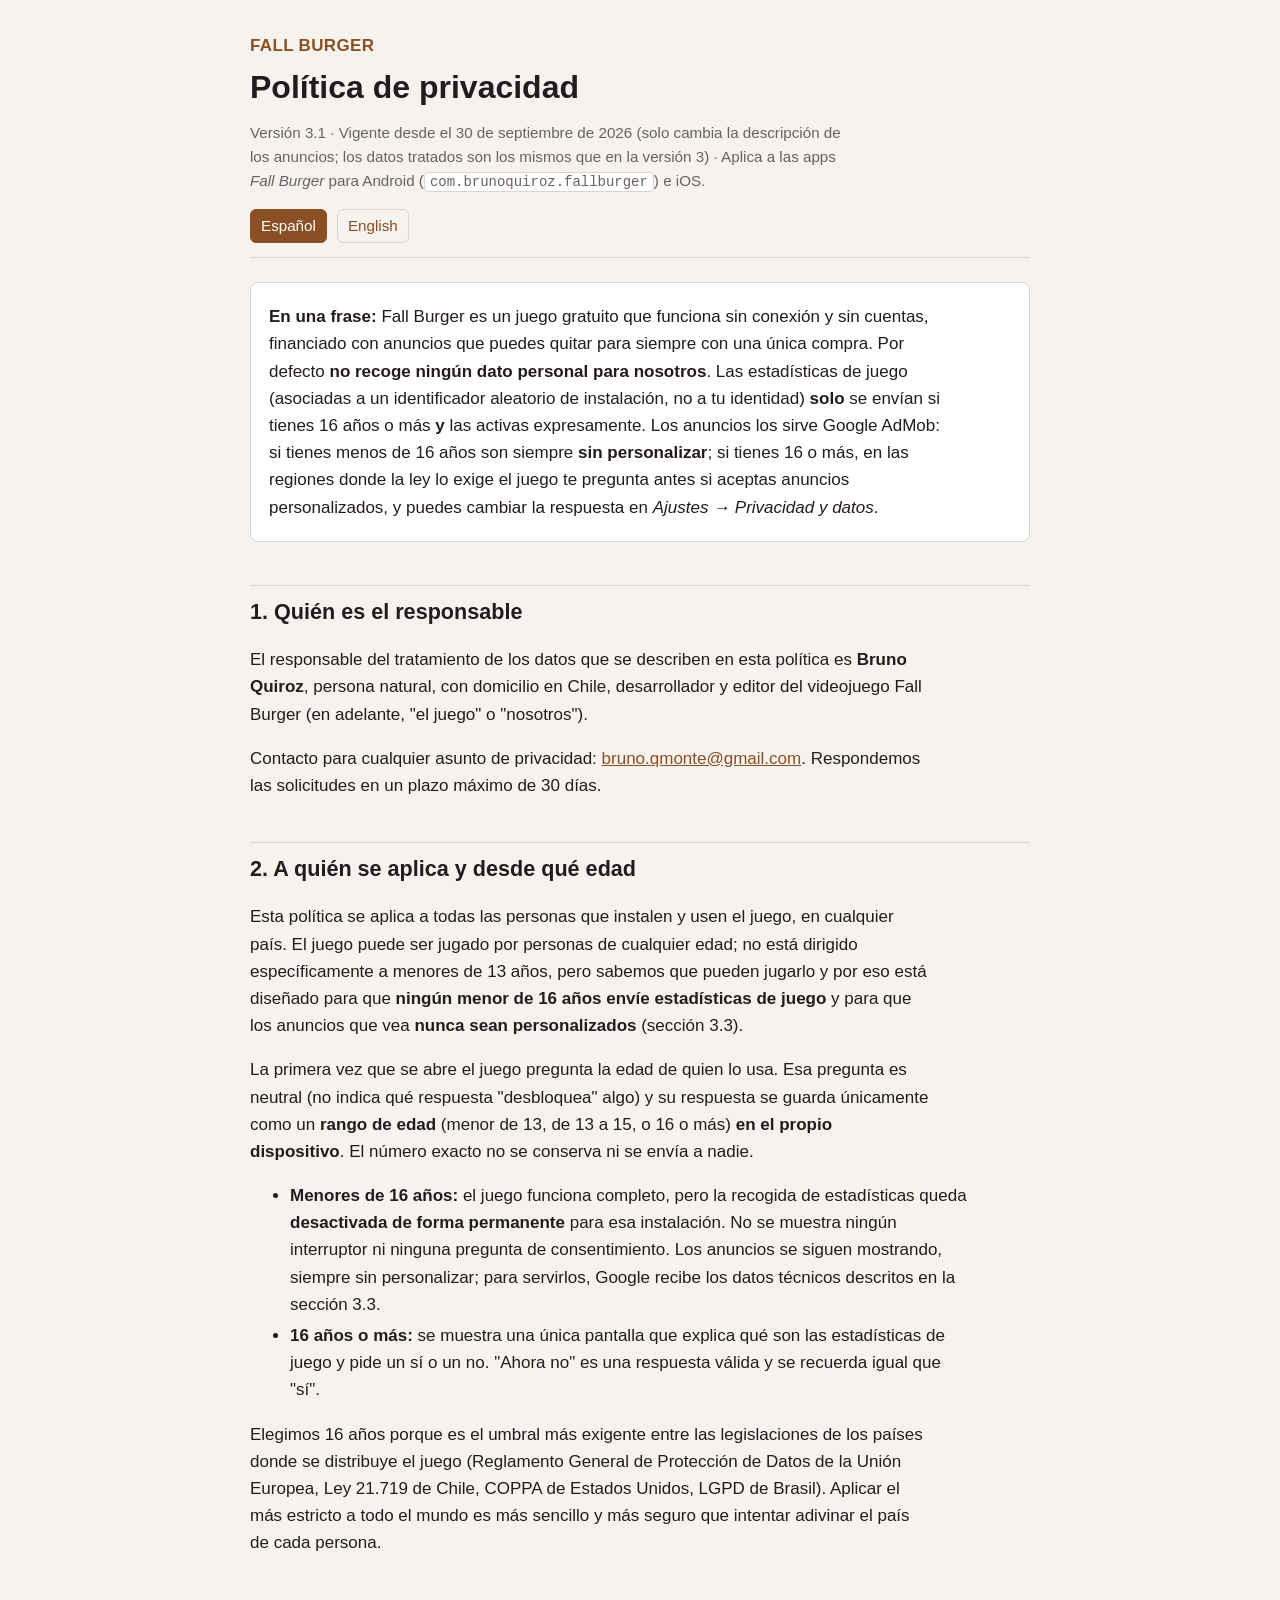
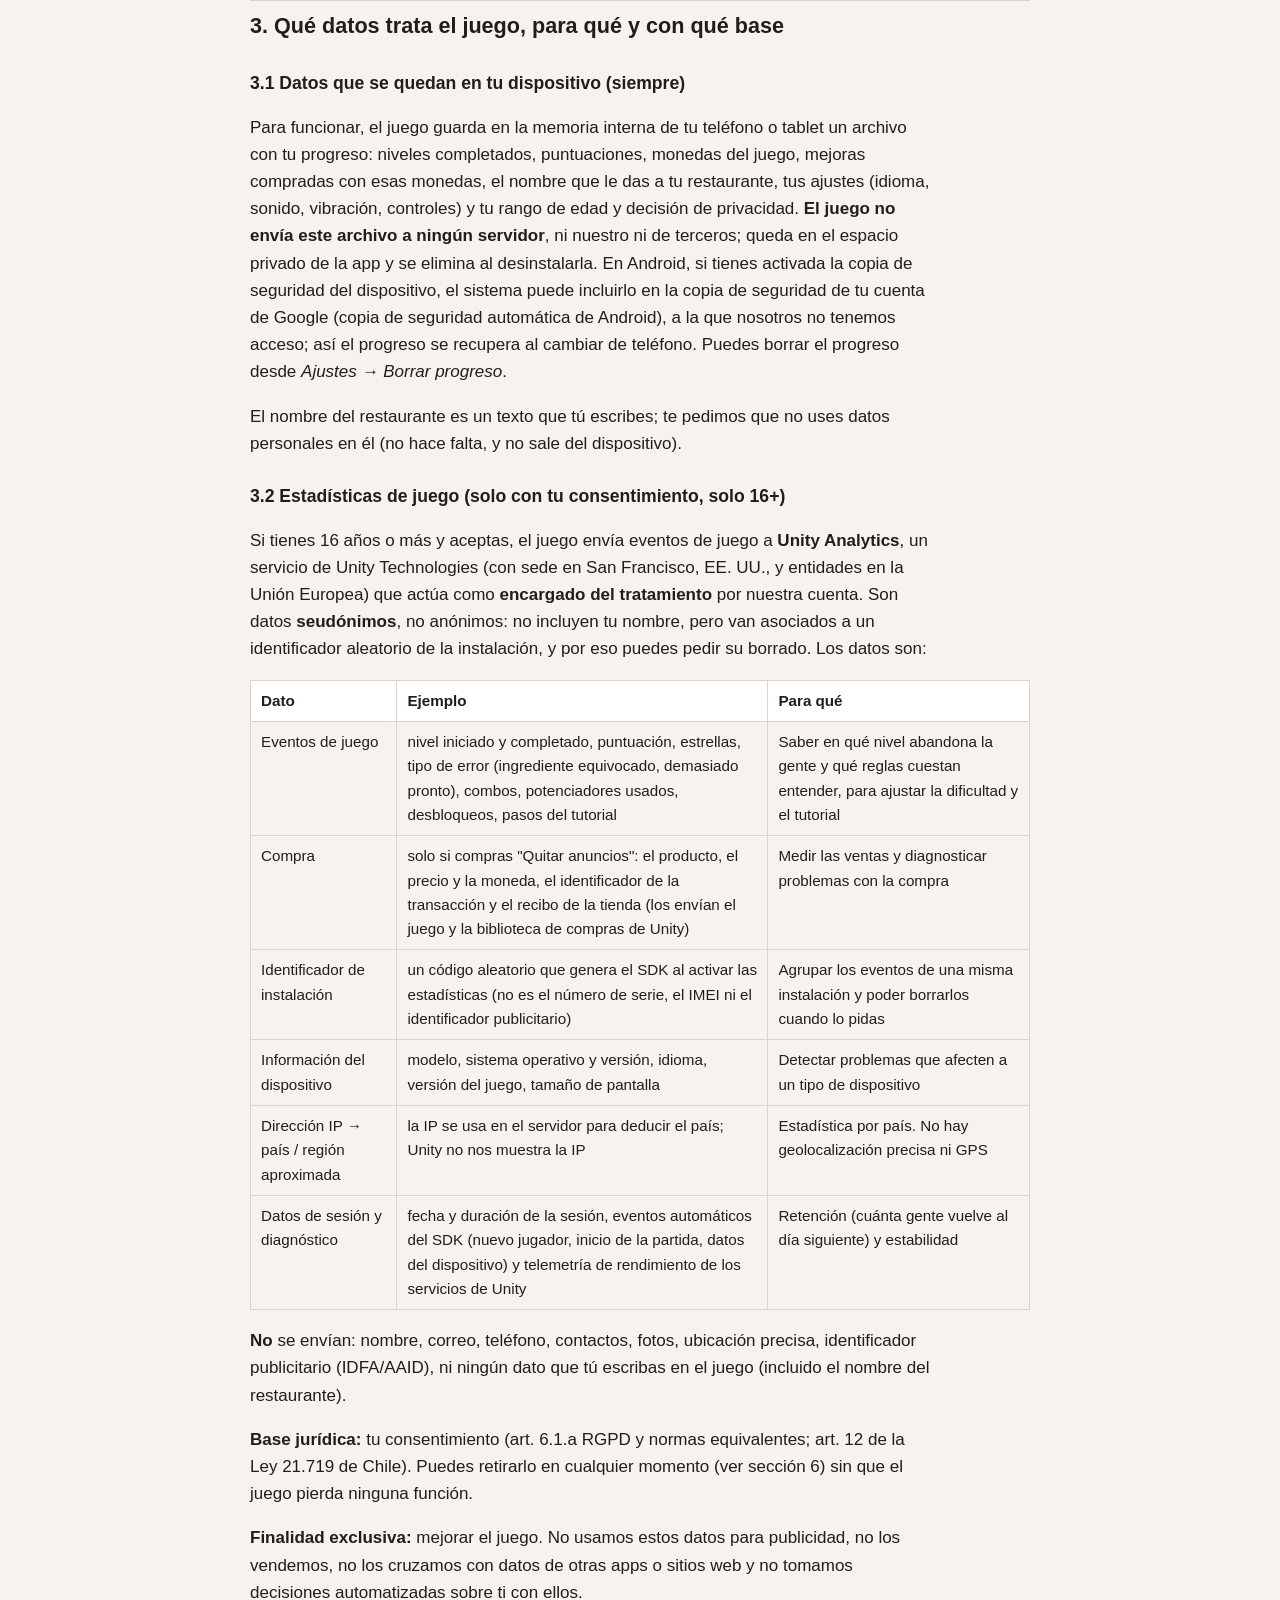
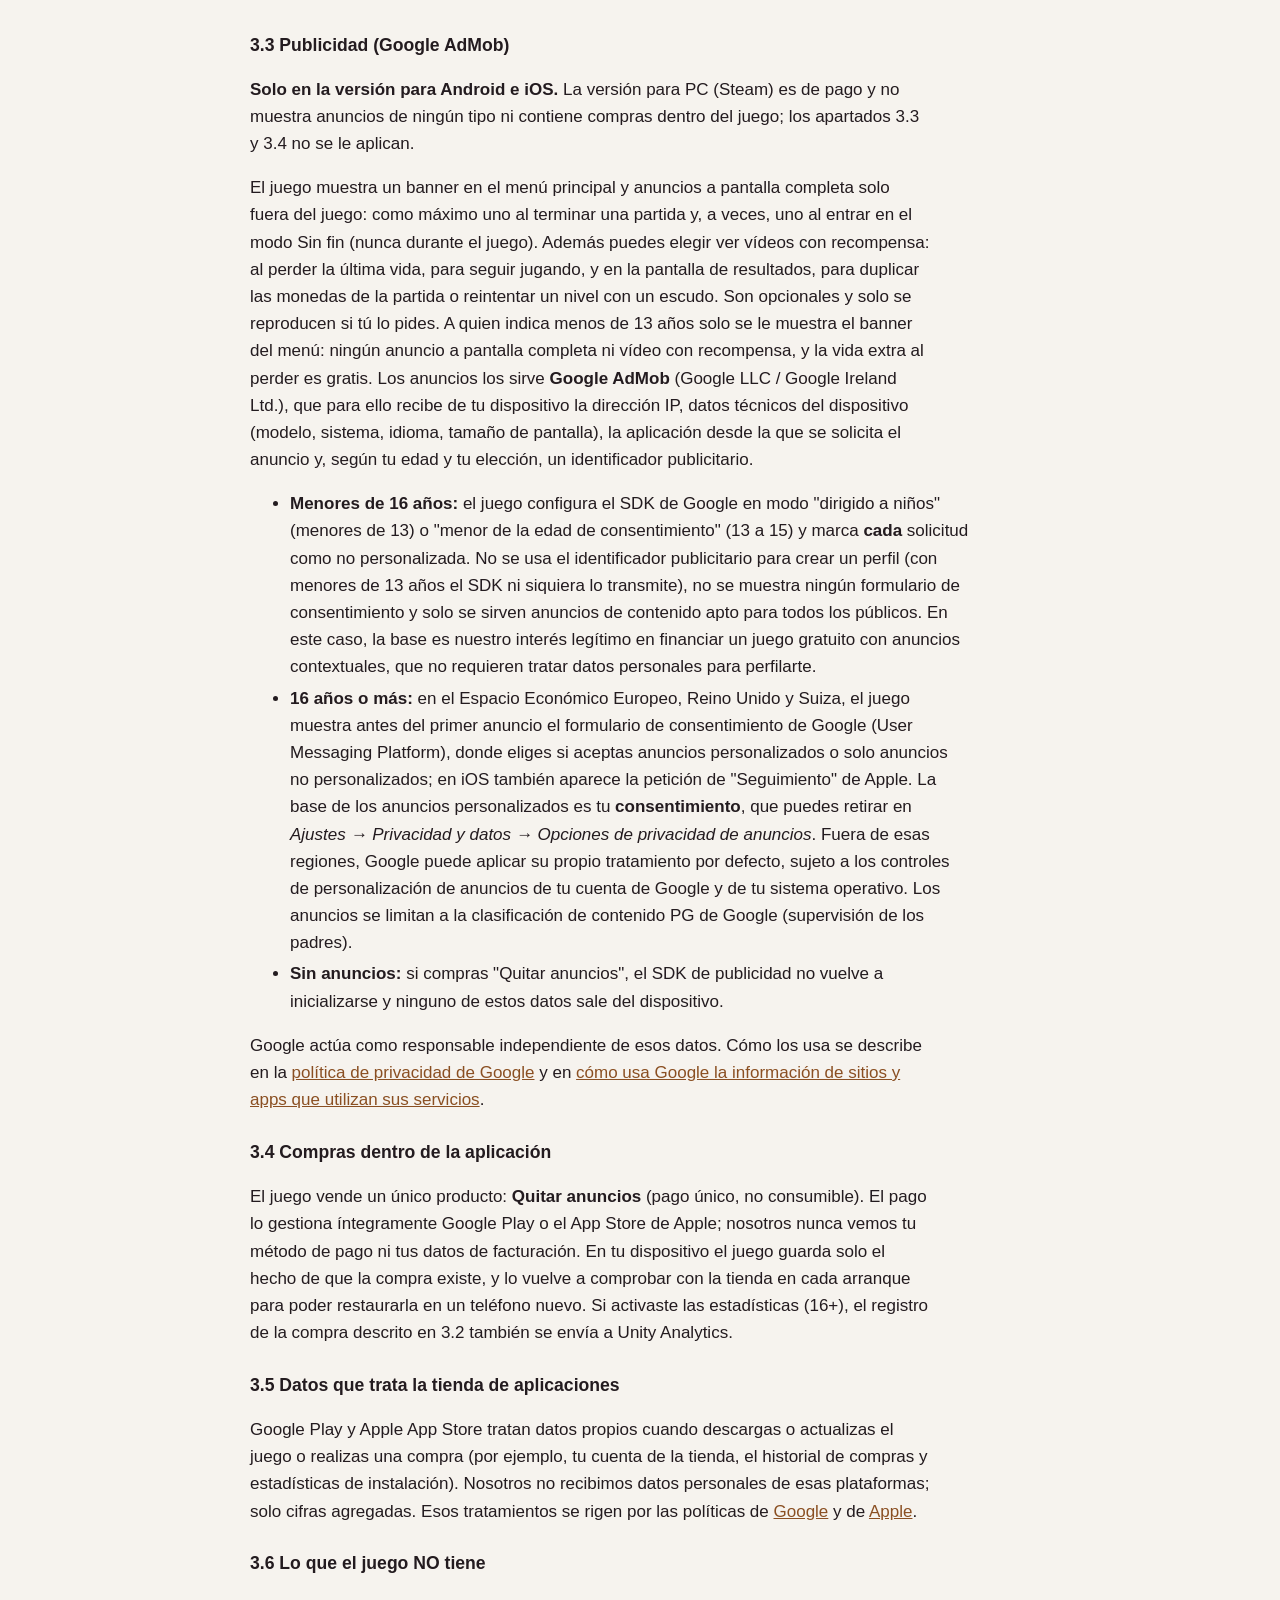
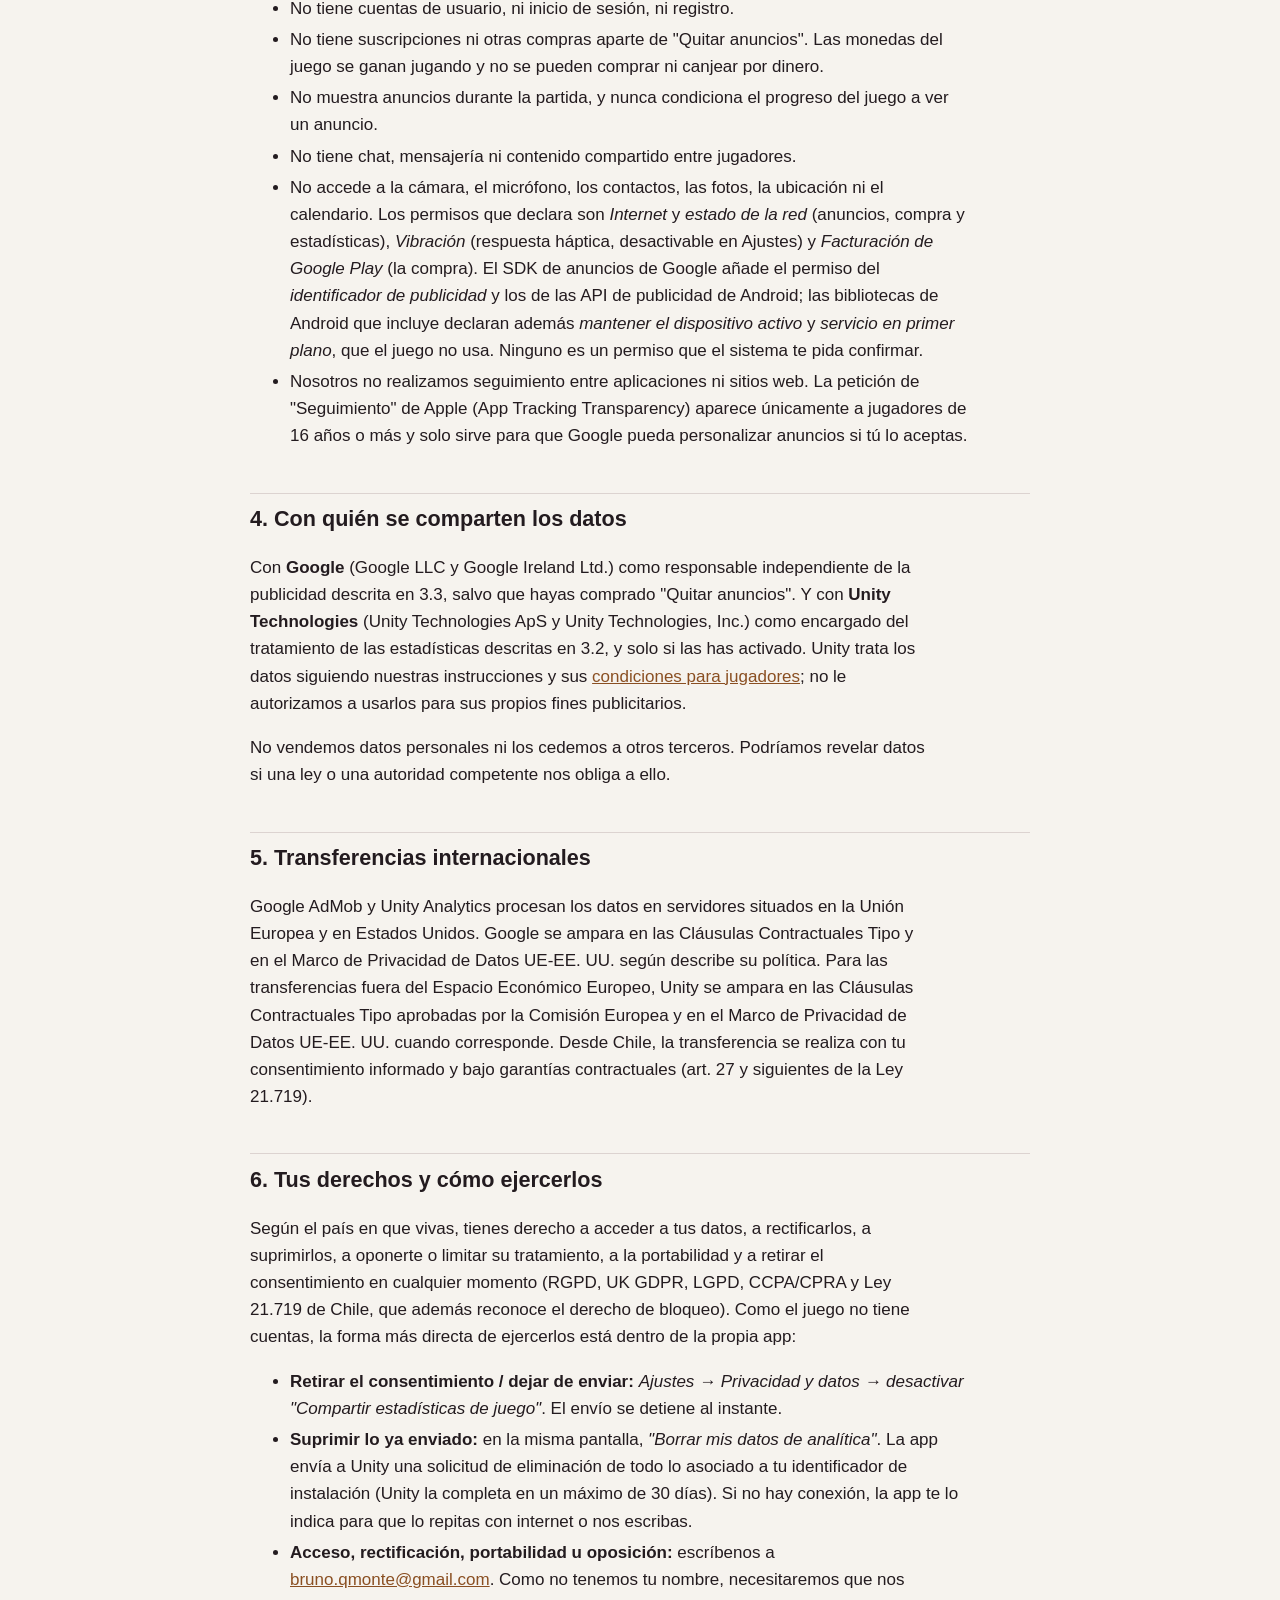
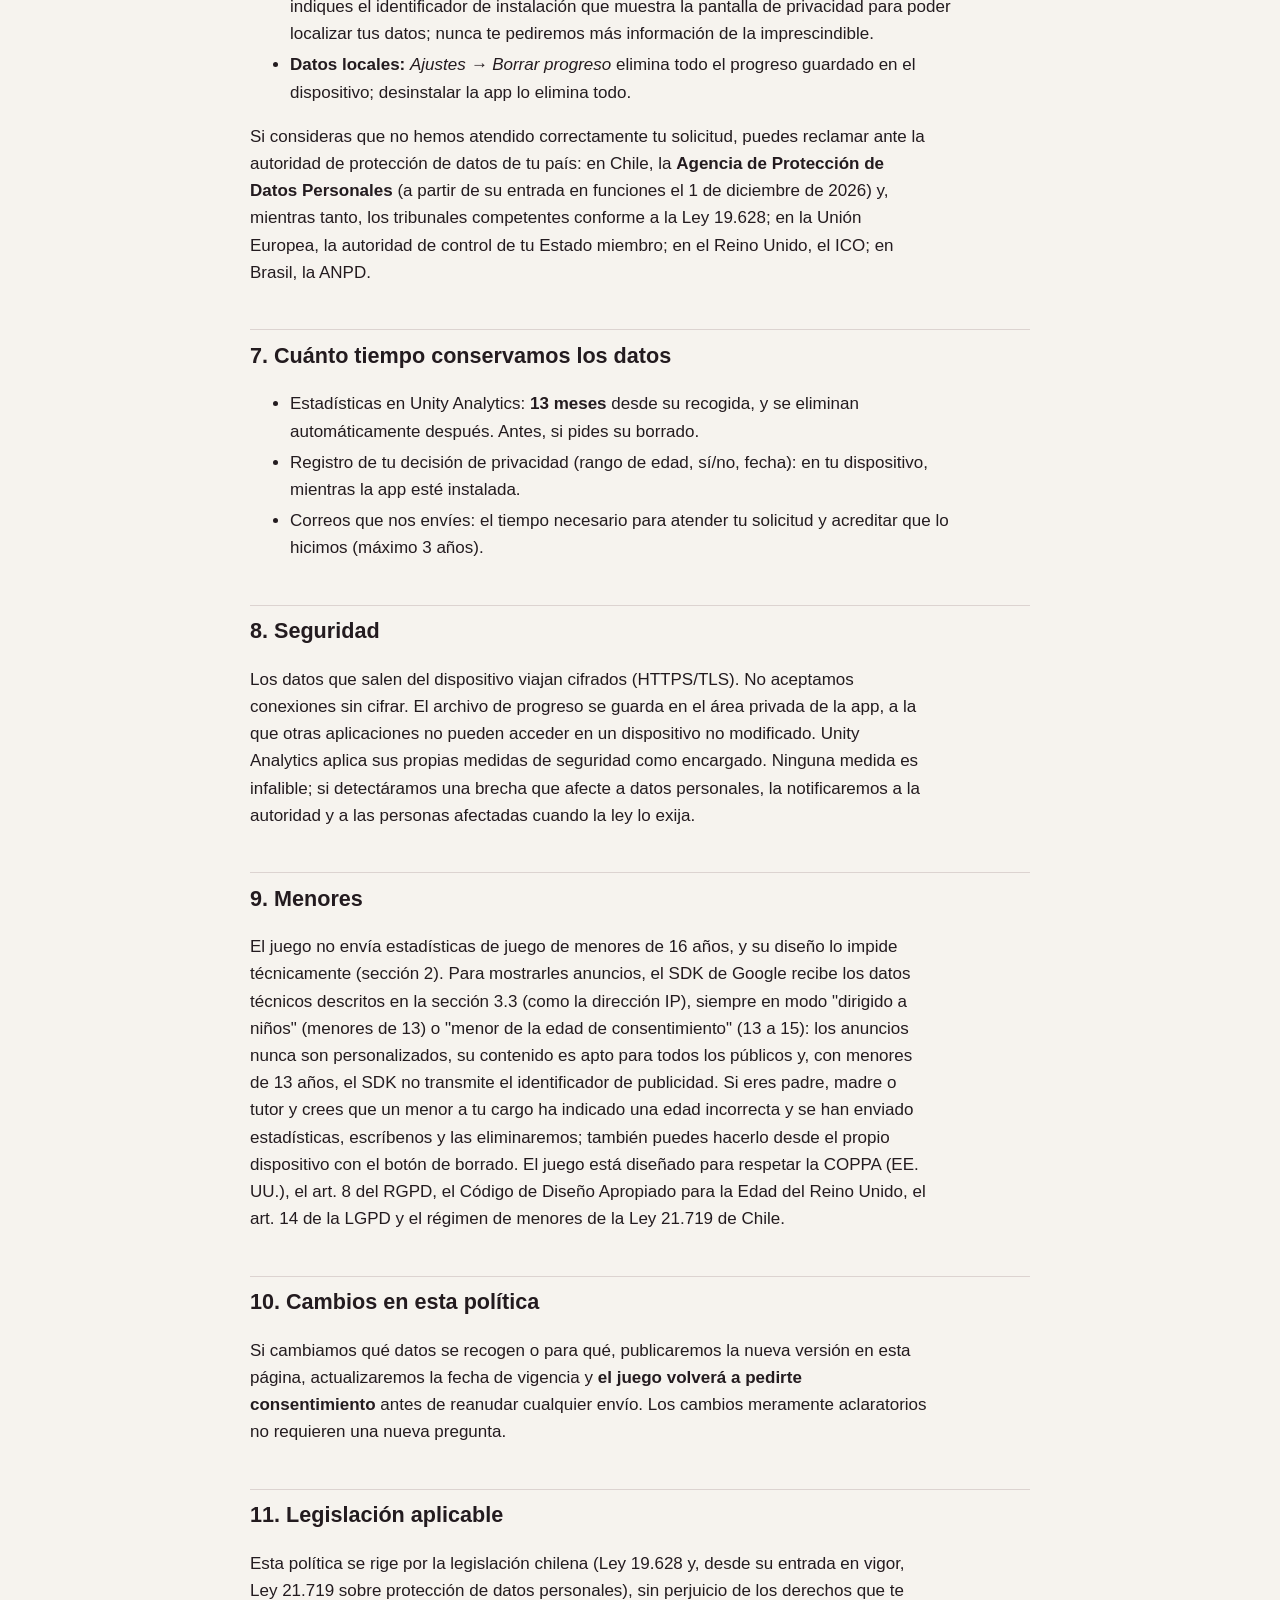
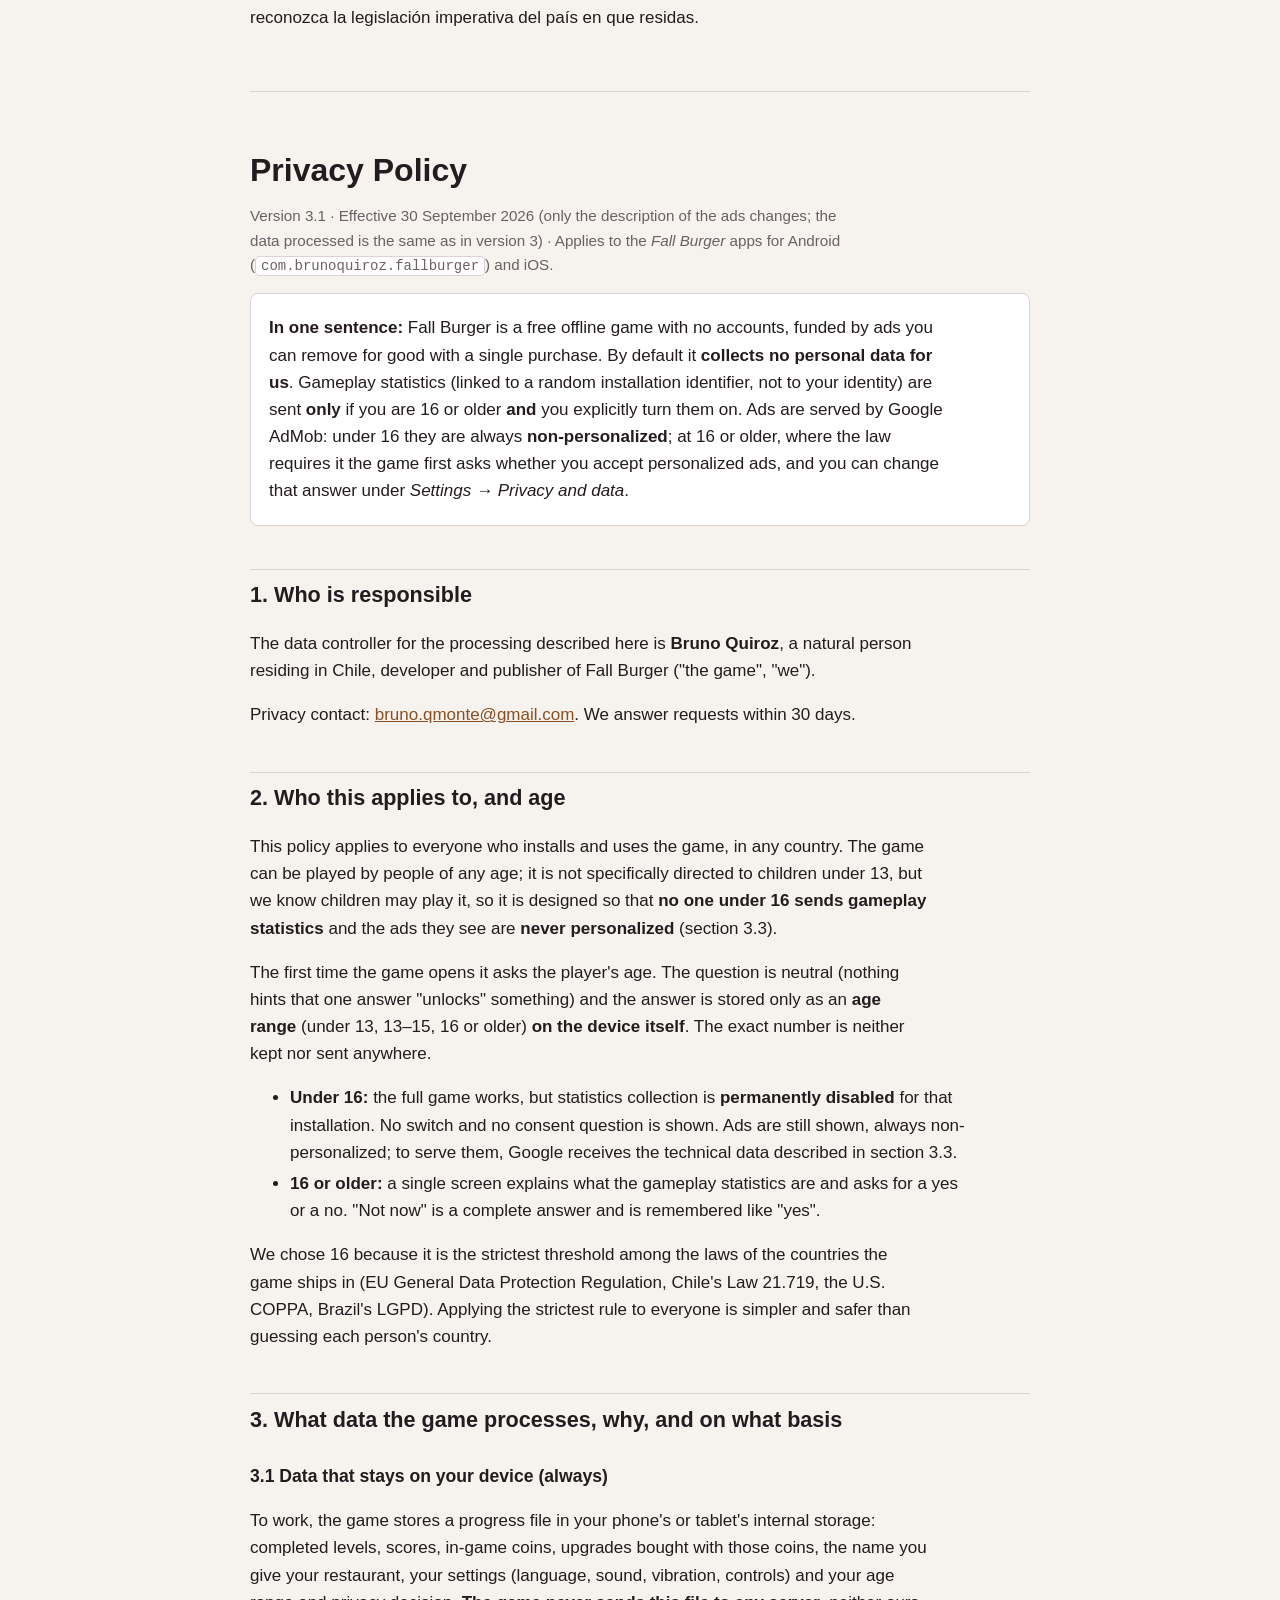
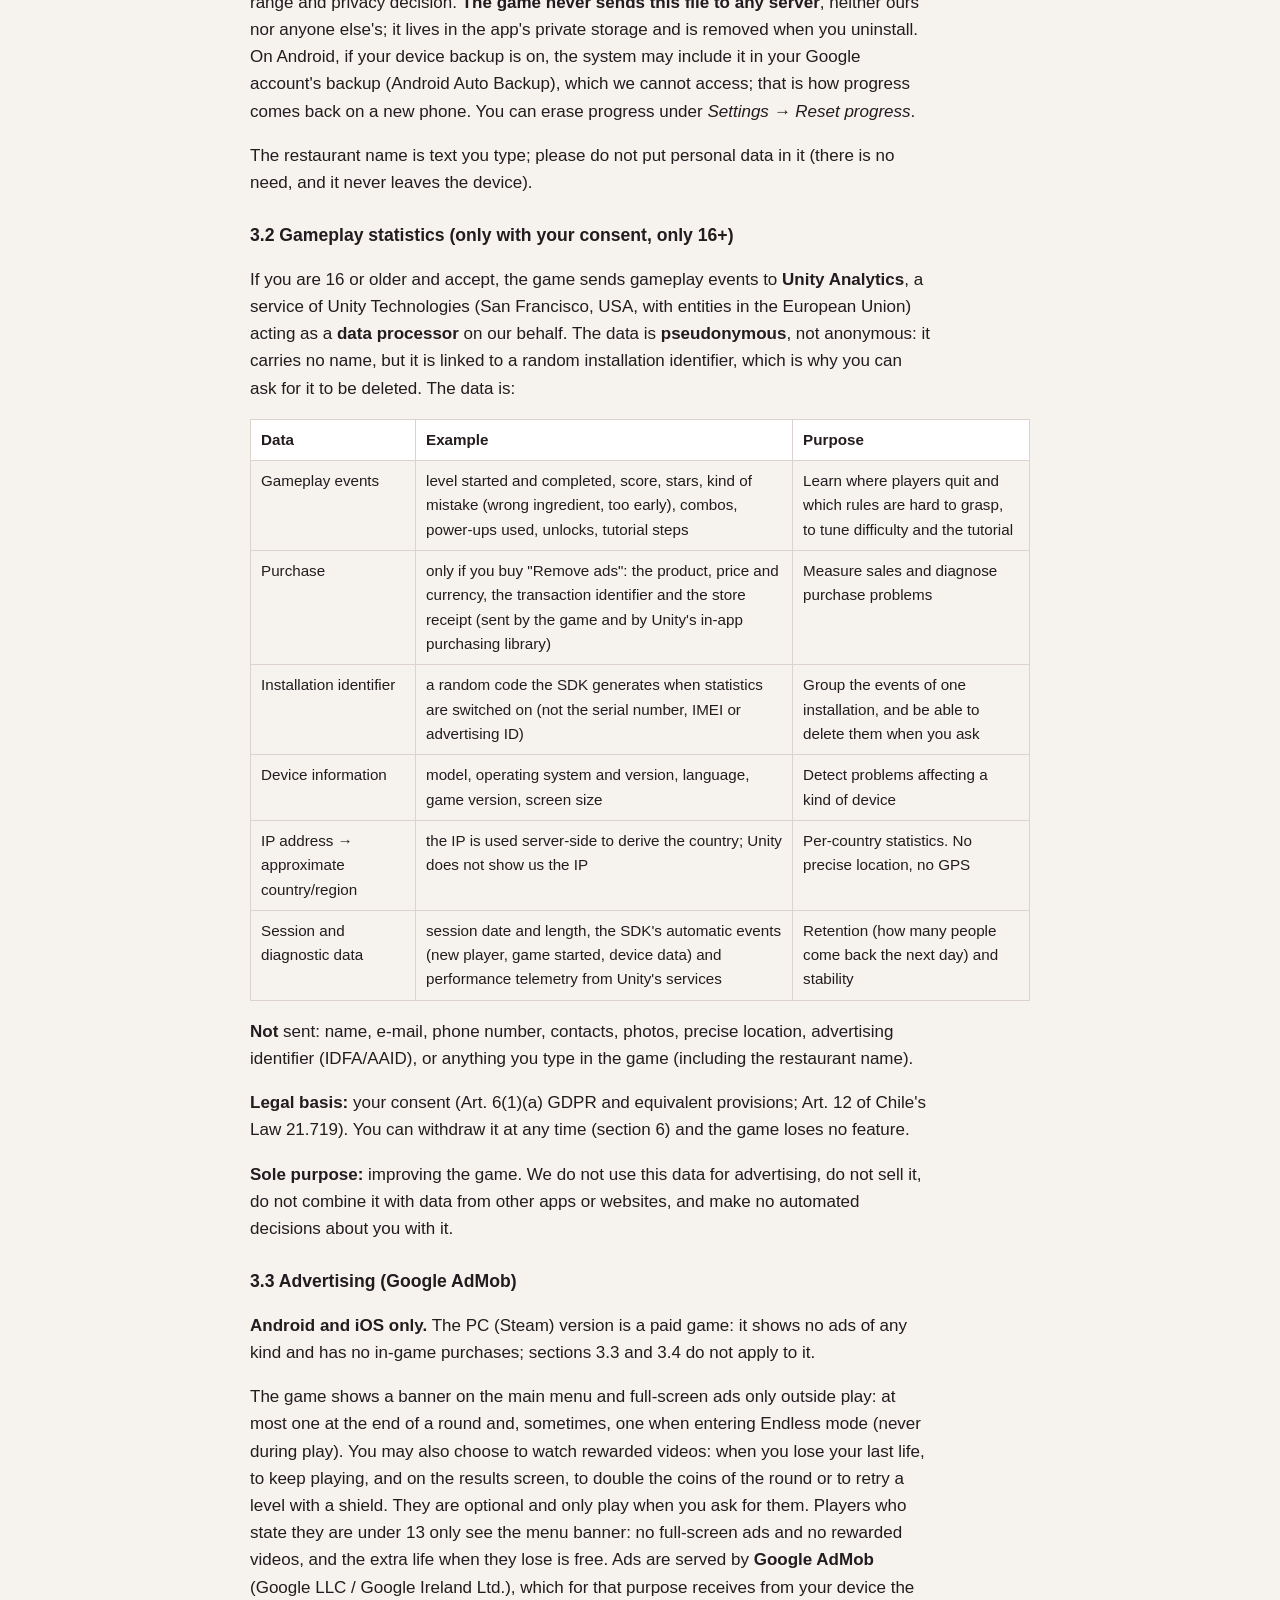
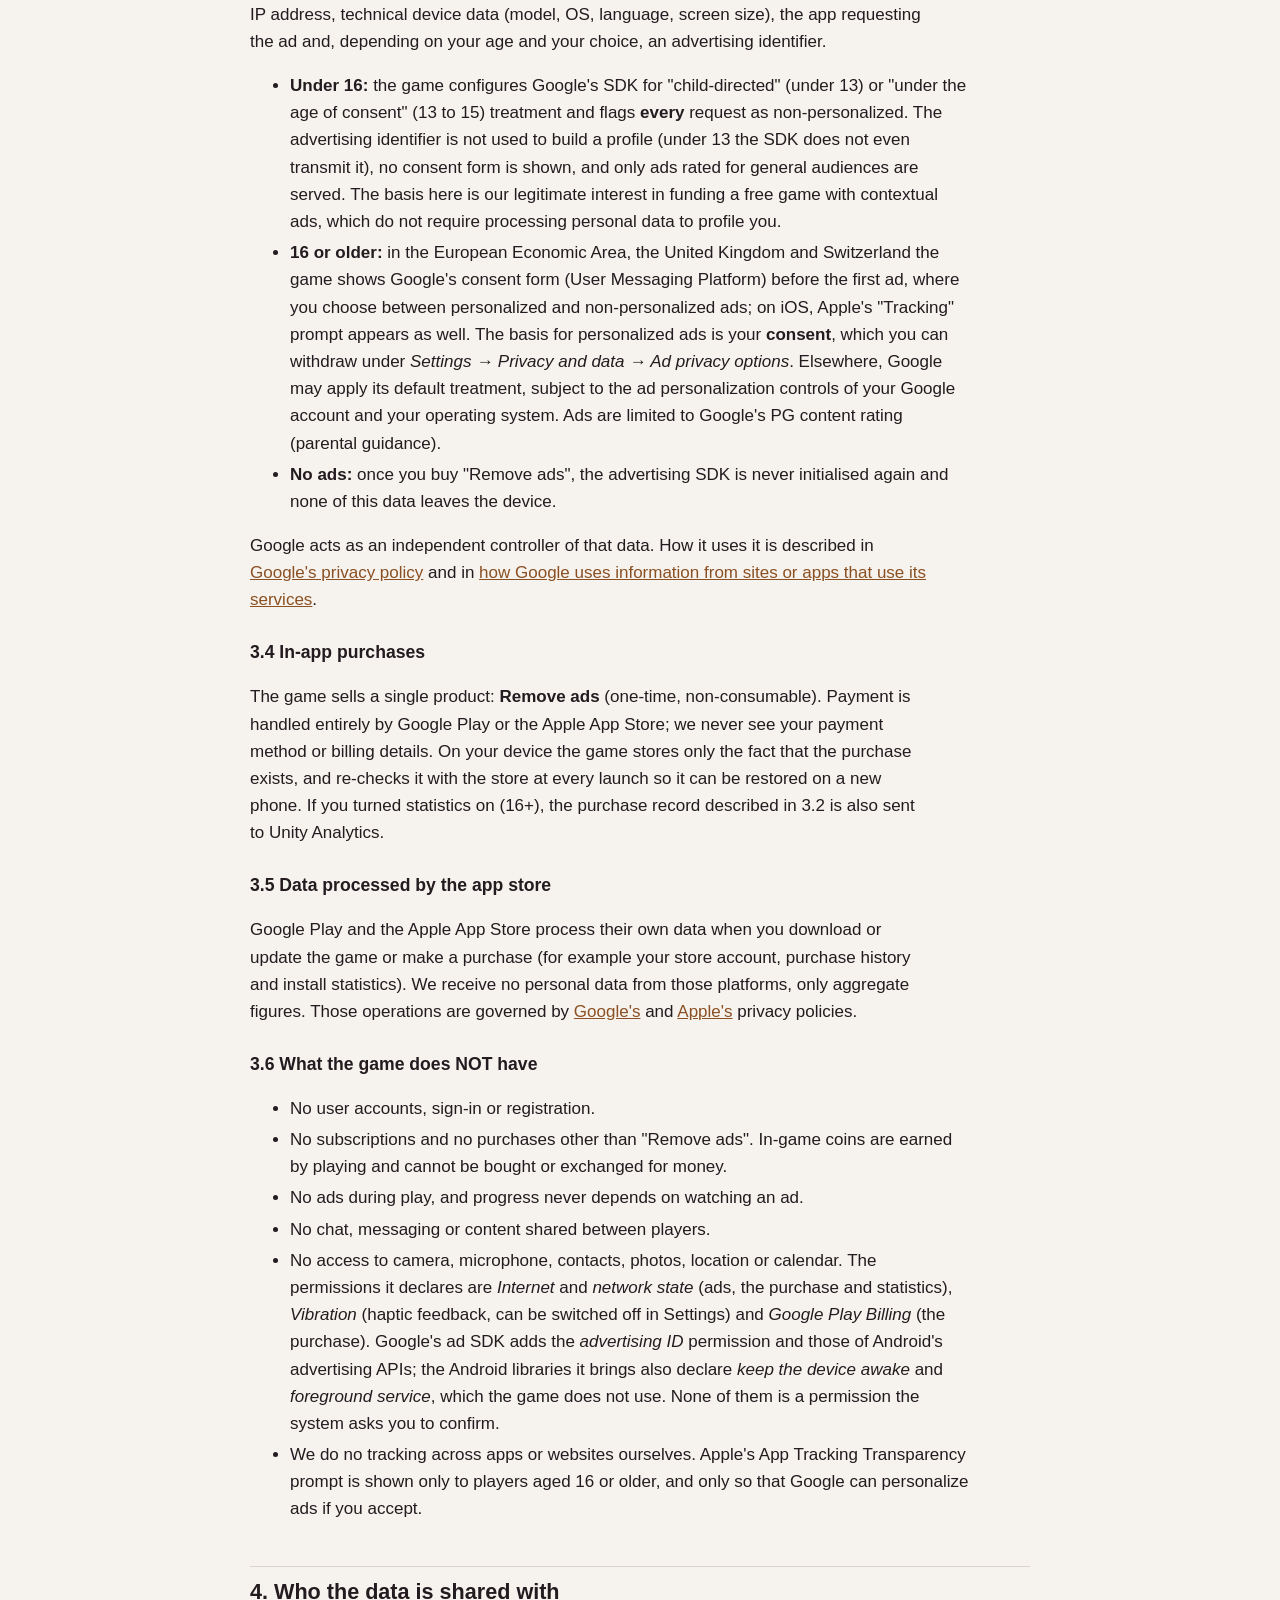
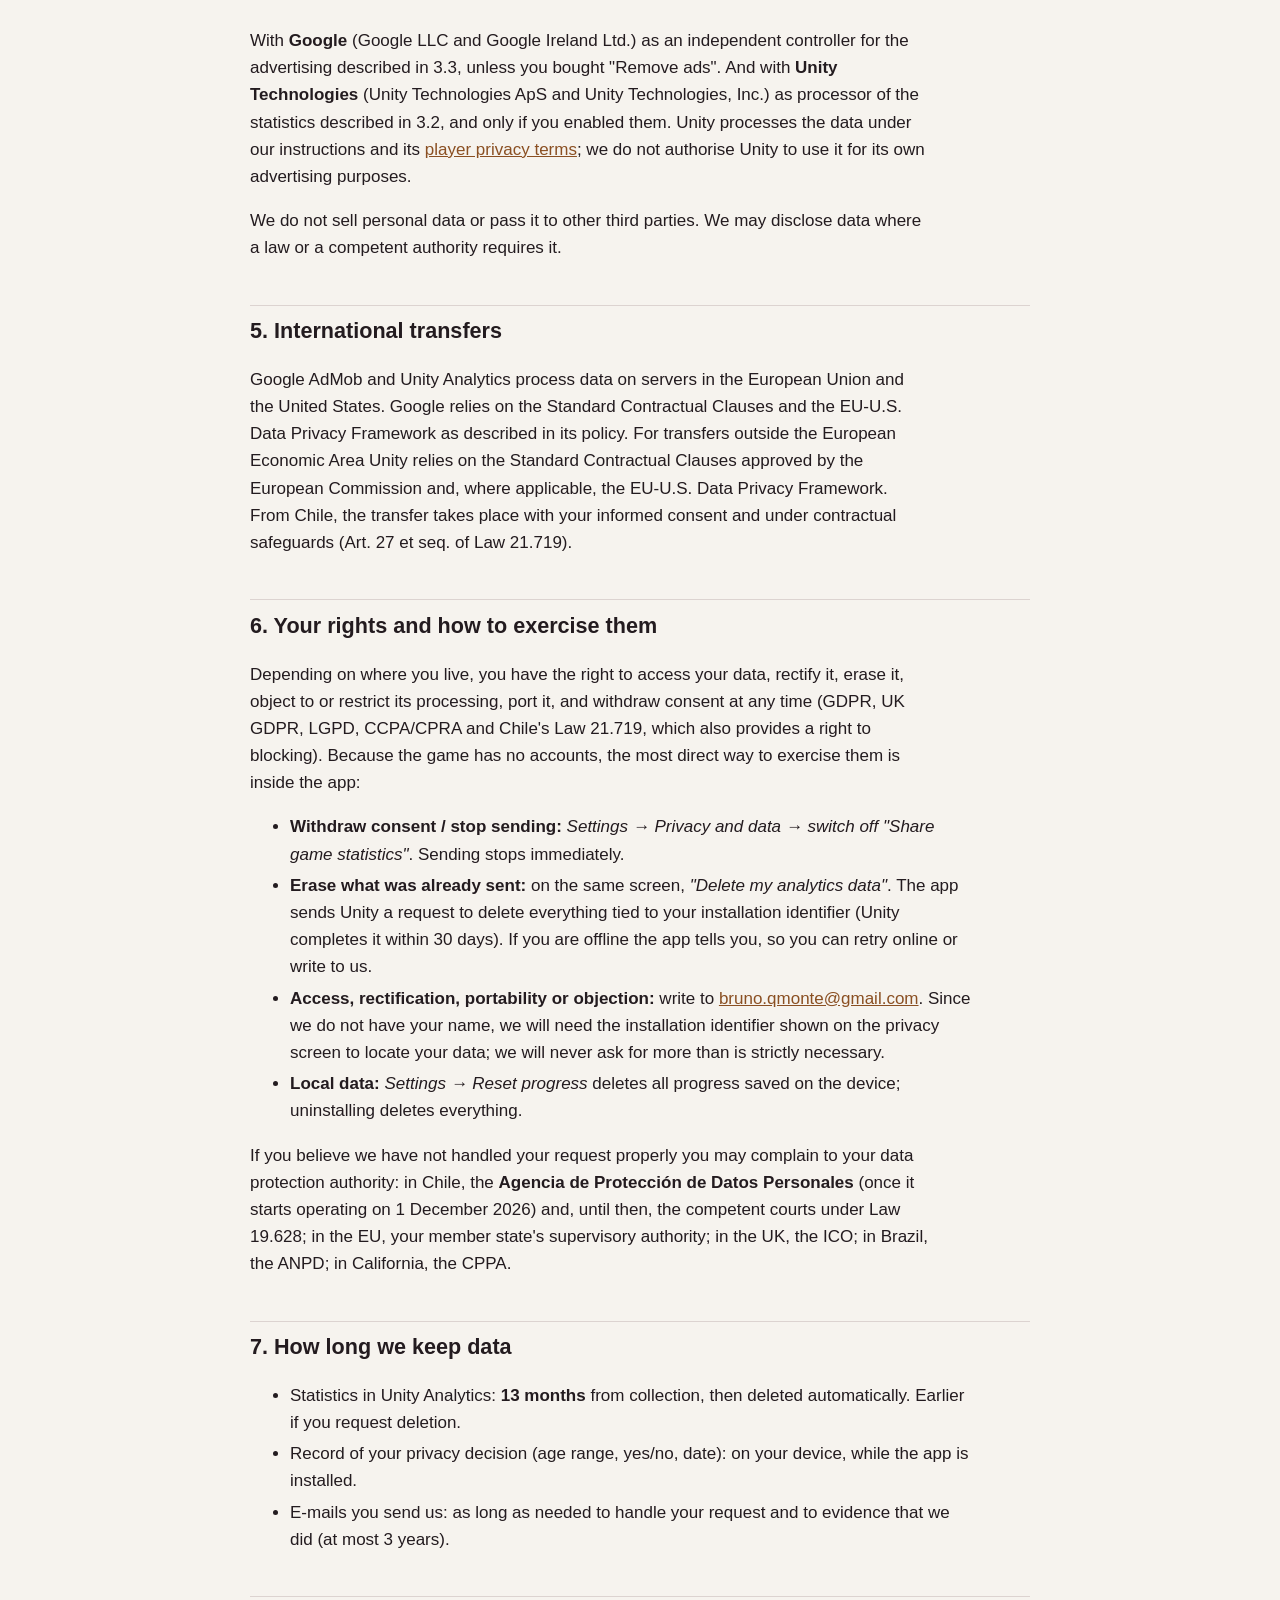
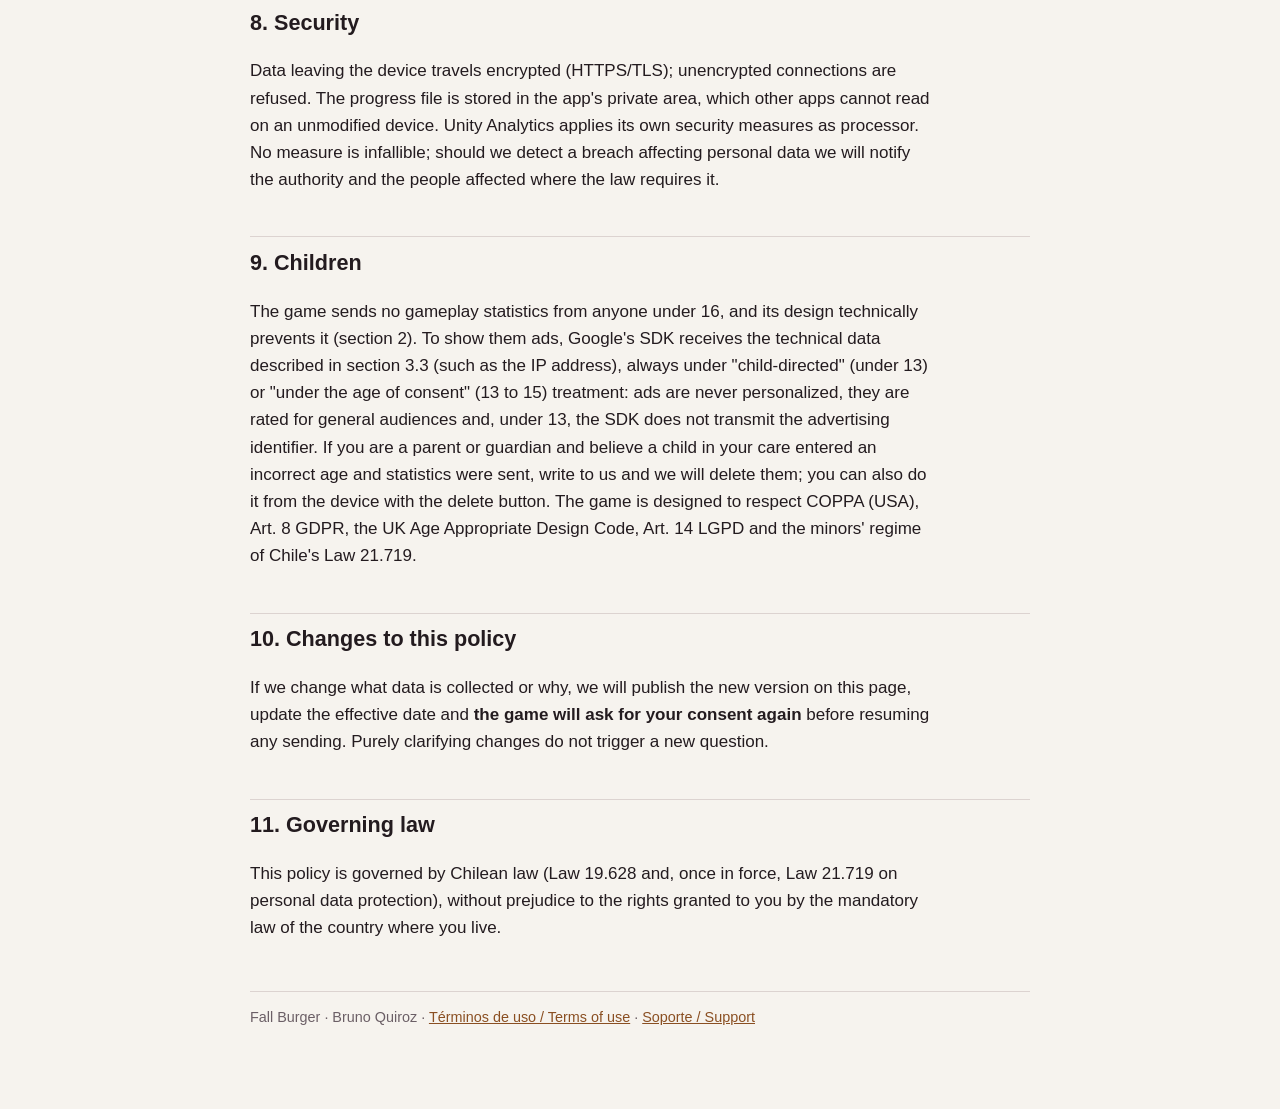
==== commit 1d571e5e: "Privacy policy v3.1 and terms v3: describe the new ads The game now shows a full-screen ad when ente" ====
--- a/privacy/index.html
+++ b/privacy/index.html
@@ -12,7 +12,7 @@
 <header>
   <div class="brand">FALL BURGER</div>
   <h1>Política de privacidad</h1>
-  <p class="meta">Versión 3 · Vigente desde el 29 de septiembre de 2026 · Aplica a las apps <em>Fall Burger</em> para Android (<code>com.brunoquiroz.fallburger</code>) e iOS.</p>
+  <p class="meta">Versión 3.1 · Vigente desde el 30 de septiembre de 2026 (solo cambia la descripción de los anuncios; los datos tratados son los mismos que en la versión 3) · Aplica a las apps <em>Fall Burger</em> para Android (<code>com.brunoquiroz.fallburger</code>) e iOS.</p>
   <nav class="lang" aria-label="Idioma"><a href="#es" aria-current="page">Español</a><a href="#en">English</a></nav>
 </header>
 
@@ -58,7 +58,7 @@
 
 <h3>3.3 Publicidad (Google AdMob)</h3>
 <p><strong>Solo en la versión para Android e iOS.</strong> La versión para PC (Steam) es de pago y no muestra anuncios de ningún tipo ni contiene compras dentro del juego; los apartados 3.3 y 3.4 no se le aplican.</p>
-<p>El juego muestra un banner en el menú principal y, como máximo, un anuncio a pantalla completa al terminar una partida (nunca durante el juego). Al perder la última vida puedes elegir ver un vídeo con recompensa para seguir jugando; es opcional y solo se reproduce si tú lo pides. Los anuncios los sirve <strong>Google AdMob</strong> (Google LLC / Google Ireland Ltd.), que para ello recibe de tu dispositivo la dirección IP, datos técnicos del dispositivo (modelo, sistema, idioma, tamaño de pantalla), la aplicación desde la que se solicita el anuncio y, según tu edad y tu elección, un identificador publicitario.</p>
+<p>El juego muestra un banner en el menú principal y anuncios a pantalla completa solo fuera del juego: como máximo uno al terminar una partida y, a veces, uno al entrar en el modo Sin fin (nunca durante el juego). Además puedes elegir ver vídeos con recompensa: al perder la última vida, para seguir jugando, y en la pantalla de resultados, para duplicar las monedas de la partida o reintentar un nivel con un escudo. Son opcionales y solo se reproducen si tú lo pides. A quien indica menos de 13 años solo se le muestra el banner del menú: ningún anuncio a pantalla completa ni vídeo con recompensa, y la vida extra al perder es gratis. Los anuncios los sirve <strong>Google AdMob</strong> (Google LLC / Google Ireland Ltd.), que para ello recibe de tu dispositivo la dirección IP, datos técnicos del dispositivo (modelo, sistema, idioma, tamaño de pantalla), la aplicación desde la que se solicita el anuncio y, según tu edad y tu elección, un identificador publicitario.</p>
 <ul class="tight">
   <li><strong>Menores de 16 años:</strong> el juego configura el SDK de Google en modo "dirigido a niños" (menores de 13) o "menor de la edad de consentimiento" (13 a 15) y marca <strong>cada</strong> solicitud como no personalizada. No se usa el identificador publicitario para crear un perfil (con menores de 13 años el SDK ni siquiera lo transmite), no se muestra ningún formulario de consentimiento y solo se sirven anuncios de contenido apto para todos los públicos. En este caso, la base es nuestro interés legítimo en financiar un juego gratuito con anuncios contextuales, que no requieren tratar datos personales para perfilarte.</li>
   <li><strong>16 años o más:</strong> en el Espacio Económico Europeo, Reino Unido y Suiza, el juego muestra antes del primer anuncio el formulario de consentimiento de Google (User Messaging Platform), donde eliges si aceptas anuncios personalizados o solo anuncios no personalizados; en iOS también aparece la petición de "Seguimiento" de Apple. La base de los anuncios personalizados es tu <strong>consentimiento</strong>, que puedes retirar en <em>Ajustes → Privacidad y datos → Opciones de privacidad de anuncios</em>. Fuera de esas regiones, Google puede aplicar su propio tratamiento por defecto, sujeto a los controles de personalización de anuncios de tu cuenta de Google y de tu sistema operativo. Los anuncios se limitan a la clasificación de contenido PG de Google (supervisión de los padres).</li>
@@ -124,7 +124,7 @@
 
 <section id="en" lang="en">
 <h1>Privacy Policy</h1>
-<p class="meta">Version 3 · Effective 29 September 2026 · Applies to the <em>Fall Burger</em> apps for Android (<code>com.brunoquiroz.fallburger</code>) and iOS.</p>
+<p class="meta">Version 3.1 · Effective 30 September 2026 (only the description of the ads changes; the data processed is the same as in version 3) · Applies to the <em>Fall Burger</em> apps for Android (<code>com.brunoquiroz.fallburger</code>) and iOS.</p>
 
 <div class="box">
   <p><strong>In one sentence:</strong> Fall Burger is a free offline game with no accounts, funded by ads you can remove for good with a single purchase. By default it <strong>collects no personal data for us</strong>. Gameplay statistics (linked to a random installation identifier, not to your identity) are sent <strong>only</strong> if you are 16 or older <strong>and</strong> you explicitly turn them on. Ads are served by Google AdMob: under 16 they are always <strong>non-personalized</strong>; at 16 or older, where the law requires it the game first asks whether you accept personalized ads, and you can change that answer under <em>Settings → Privacy and data</em>.</p>
@@ -166,7 +166,7 @@
 
 <h3>3.3 Advertising (Google AdMob)</h3>
 <p><strong>Android and iOS only.</strong> The PC (Steam) version is a paid game: it shows no ads of any kind and has no in-game purchases; sections 3.3 and 3.4 do not apply to it.</p>
-<p>The game shows a banner on the main menu and at most one full-screen ad at the end of a round (never during play). When you lose your last life you may choose to watch a rewarded video to keep playing; it is optional and only plays when you ask for it. Ads are served by <strong>Google AdMob</strong> (Google LLC / Google Ireland Ltd.), which for that purpose receives from your device the IP address, technical device data (model, OS, language, screen size), the app requesting the ad and, depending on your age and your choice, an advertising identifier.</p>
+<p>The game shows a banner on the main menu and full-screen ads only outside play: at most one at the end of a round and, sometimes, one when entering Endless mode (never during play). You may also choose to watch rewarded videos: when you lose your last life, to keep playing, and on the results screen, to double the coins of the round or to retry a level with a shield. They are optional and only play when you ask for them. Players who state they are under 13 only see the menu banner: no full-screen ads and no rewarded videos, and the extra life when they lose is free. Ads are served by <strong>Google AdMob</strong> (Google LLC / Google Ireland Ltd.), which for that purpose receives from your device the IP address, technical device data (model, OS, language, screen size), the app requesting the ad and, depending on your age and your choice, an advertising identifier.</p>
 <ul class="tight">
   <li><strong>Under 16:</strong> the game configures Google's SDK for "child-directed" (under 13) or "under the age of consent" (13 to 15) treatment and flags <strong>every</strong> request as non-personalized. The advertising identifier is not used to build a profile (under 13 the SDK does not even transmit it), no consent form is shown, and only ads rated for general audiences are served. The basis here is our legitimate interest in funding a free game with contextual ads, which do not require processing personal data to profile you.</li>
   <li><strong>16 or older:</strong> in the European Economic Area, the United Kingdom and Switzerland the game shows Google's consent form (User Messaging Platform) before the first ad, where you choose between personalized and non-personalized ads; on iOS, Apple's "Tracking" prompt appears as well. The basis for personalized ads is your <strong>consent</strong>, which you can withdraw under <em>Settings → Privacy and data → Ad privacy options</em>. Elsewhere, Google may apply its default treatment, subject to the ad personalization controls of your Google account and your operating system. Ads are limited to Google's PG content rating (parental guidance).</li>
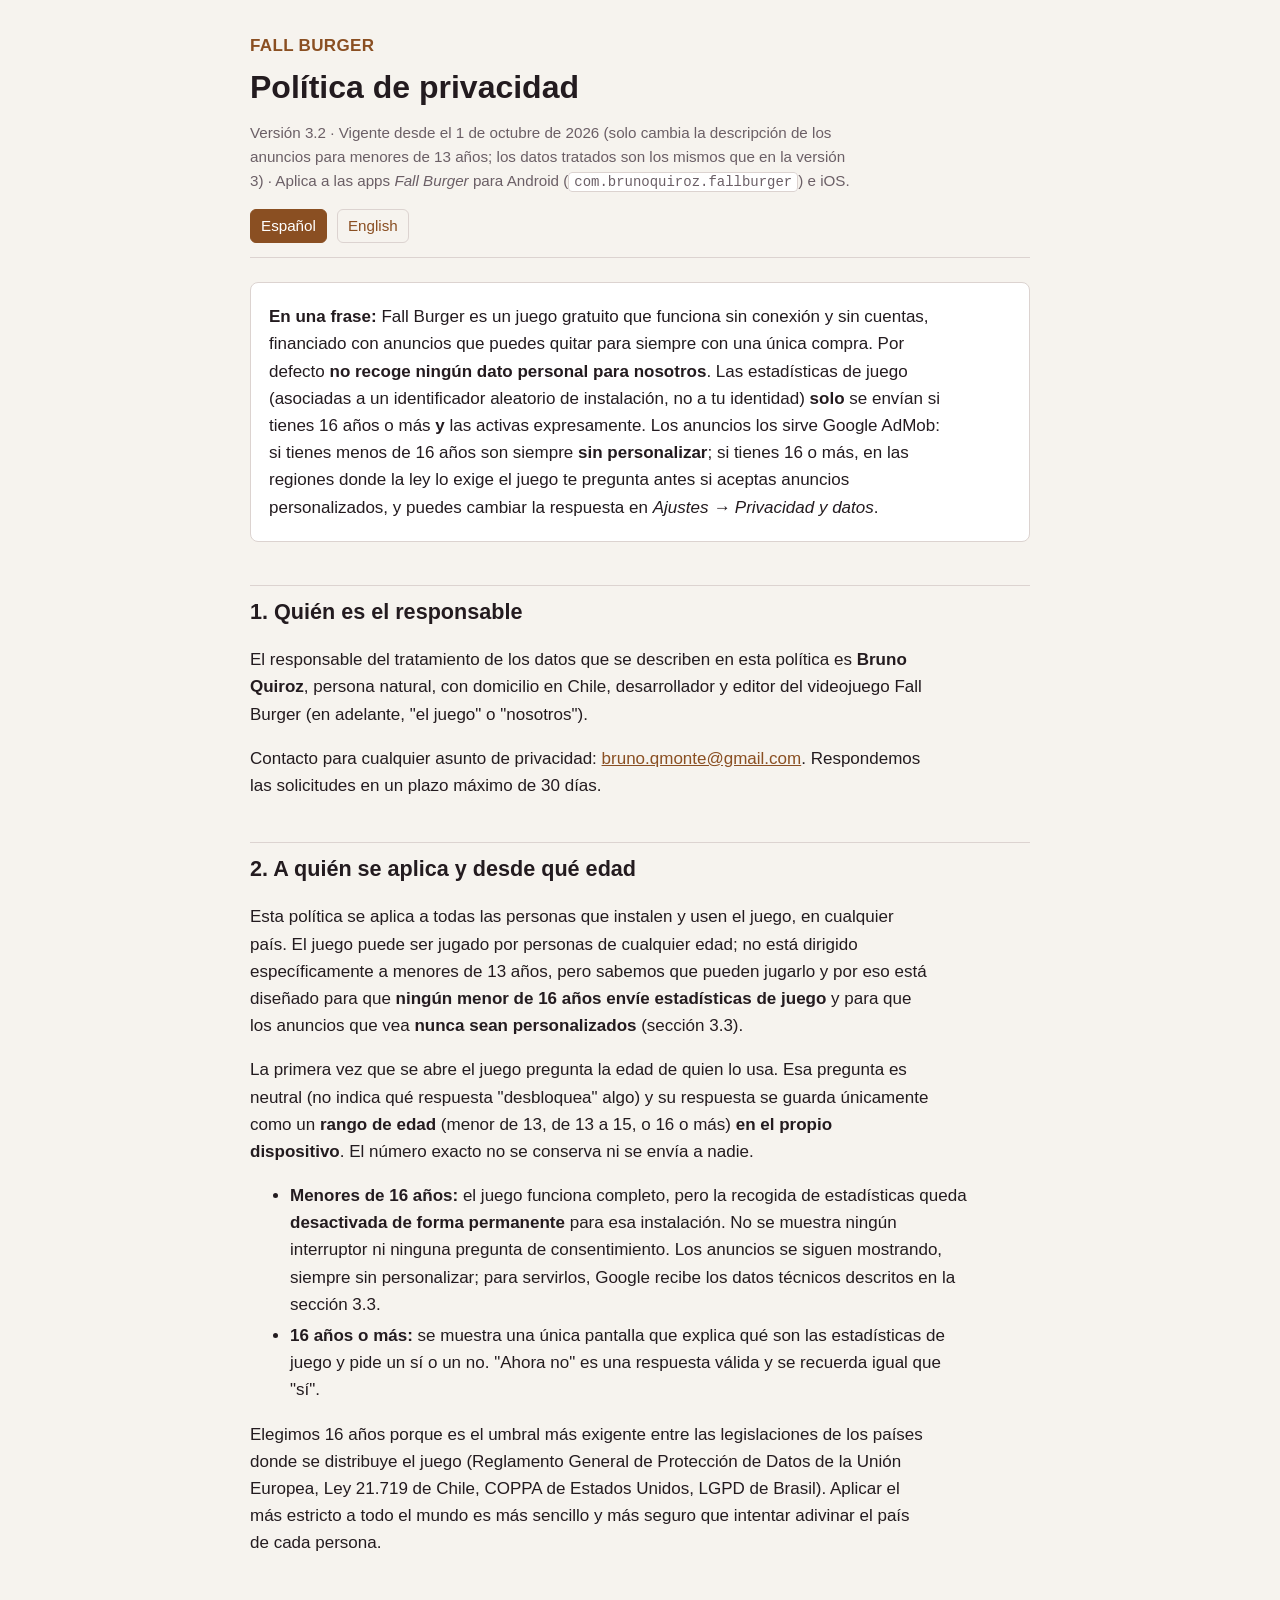
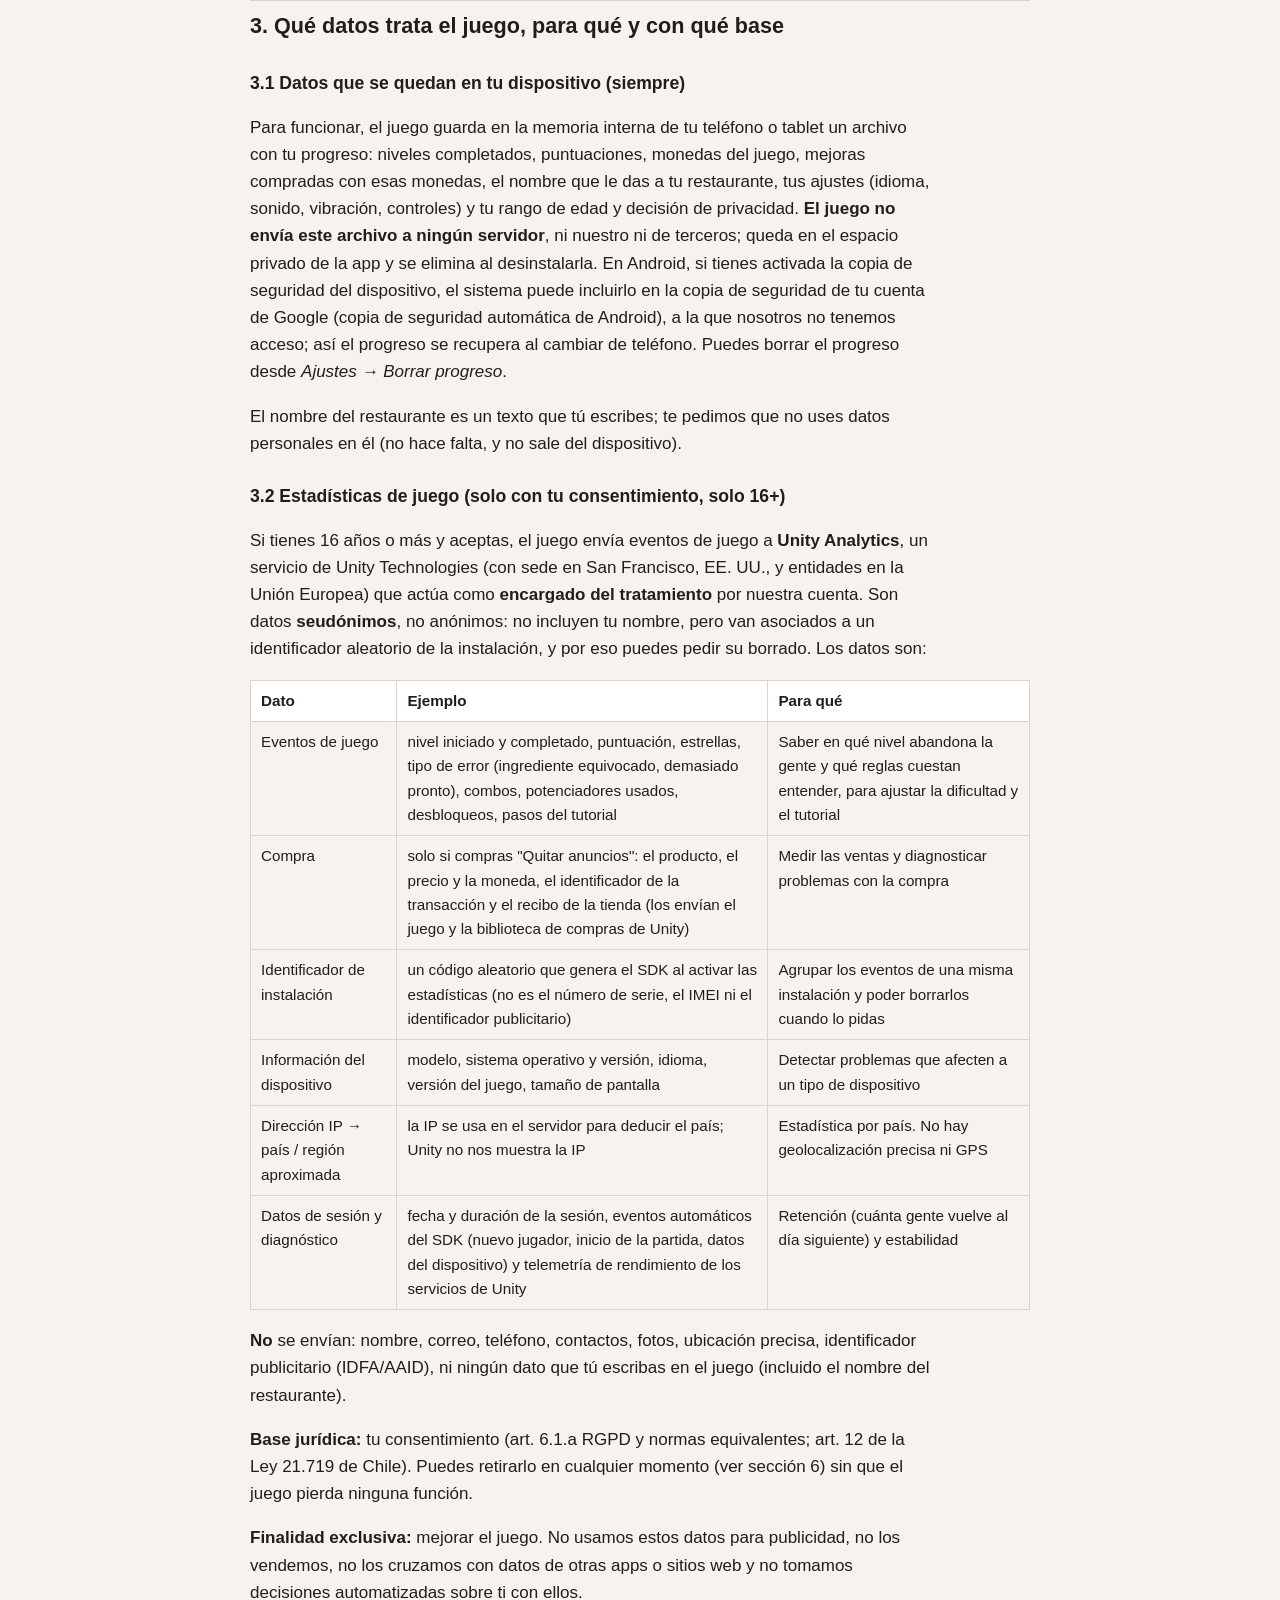
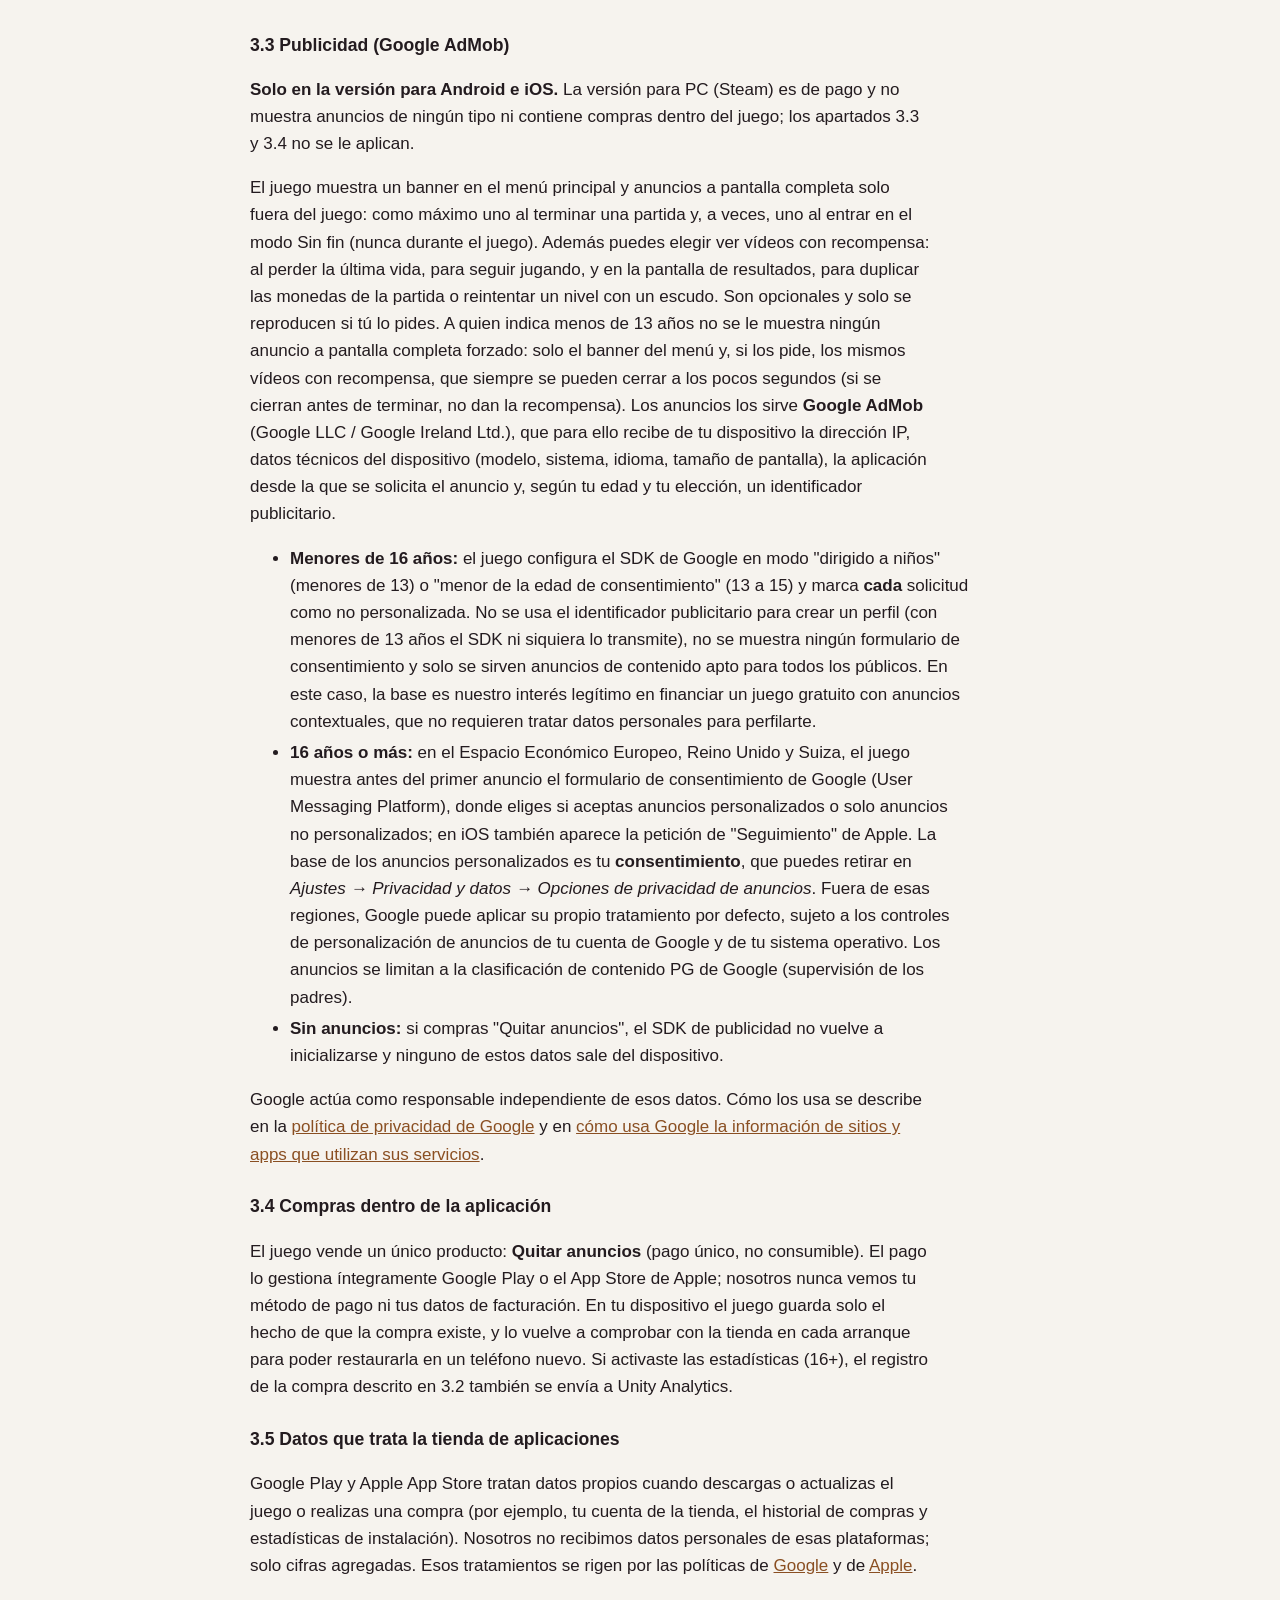
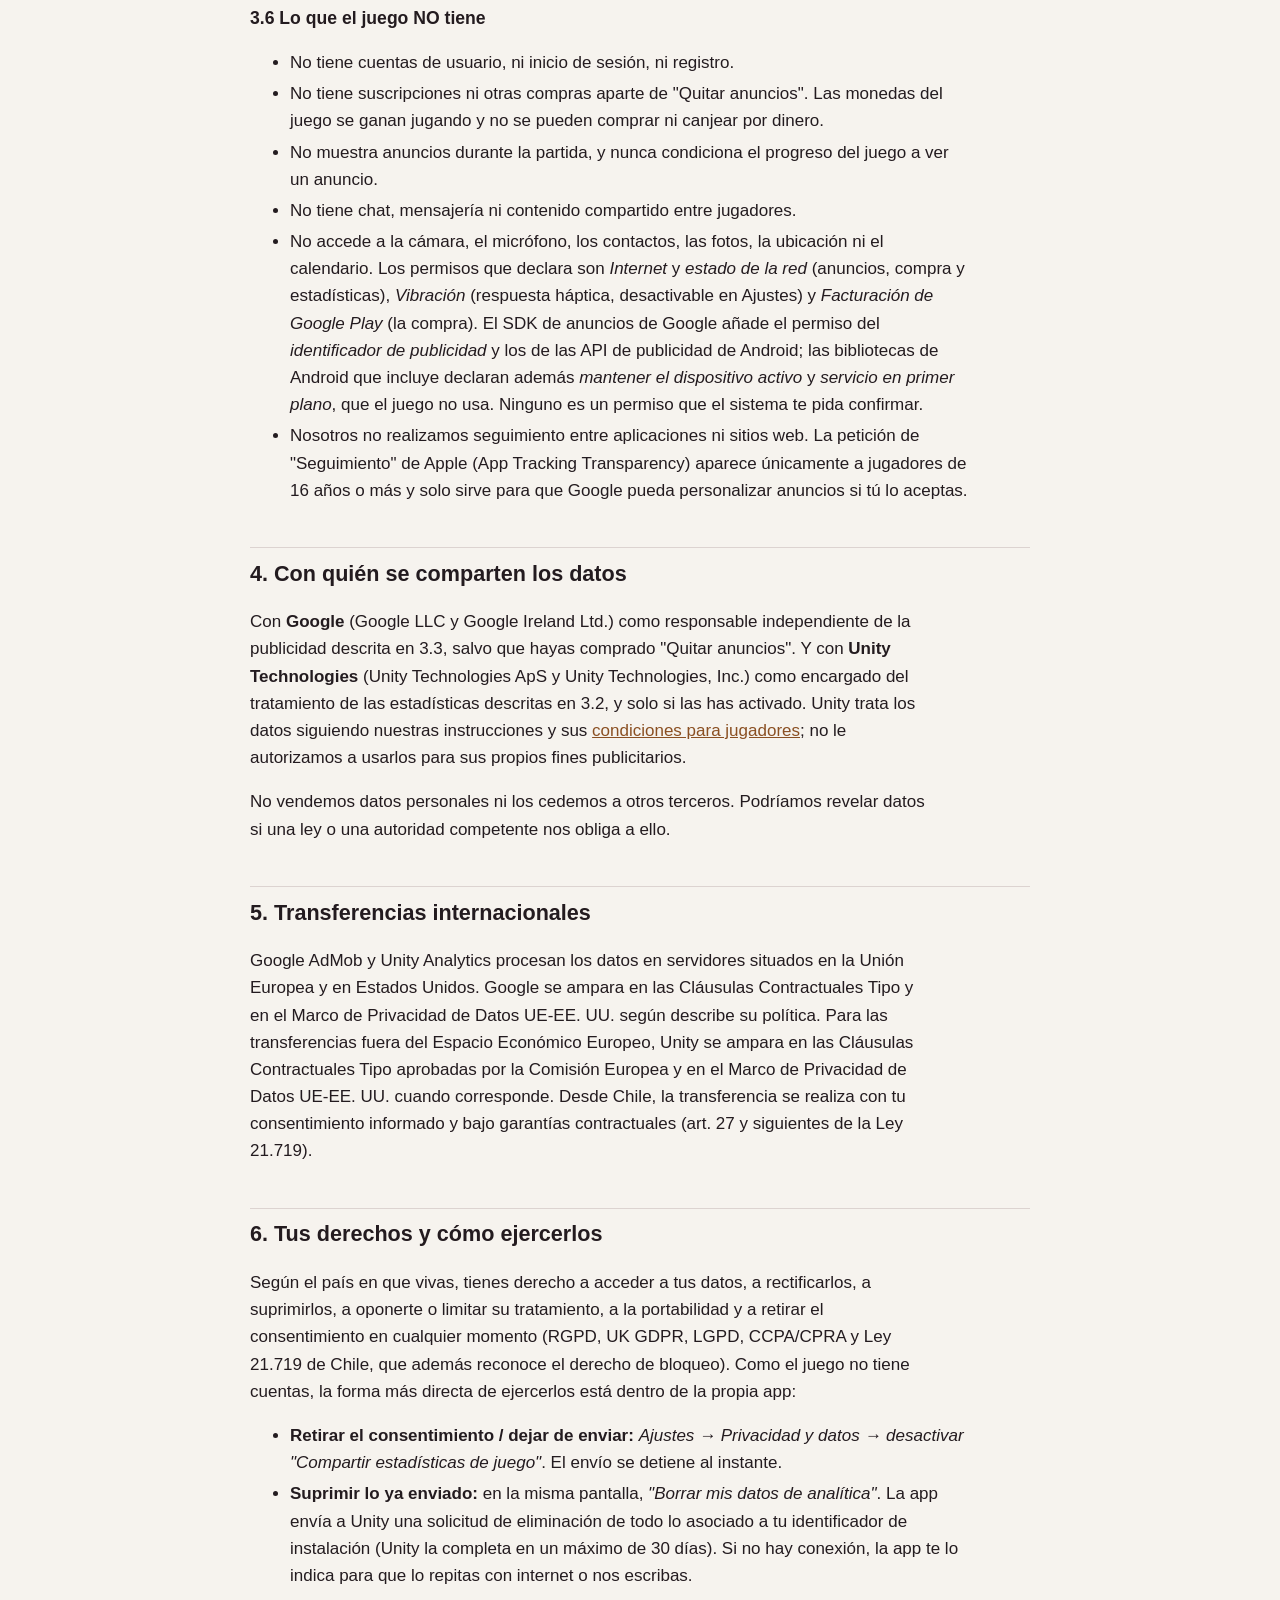
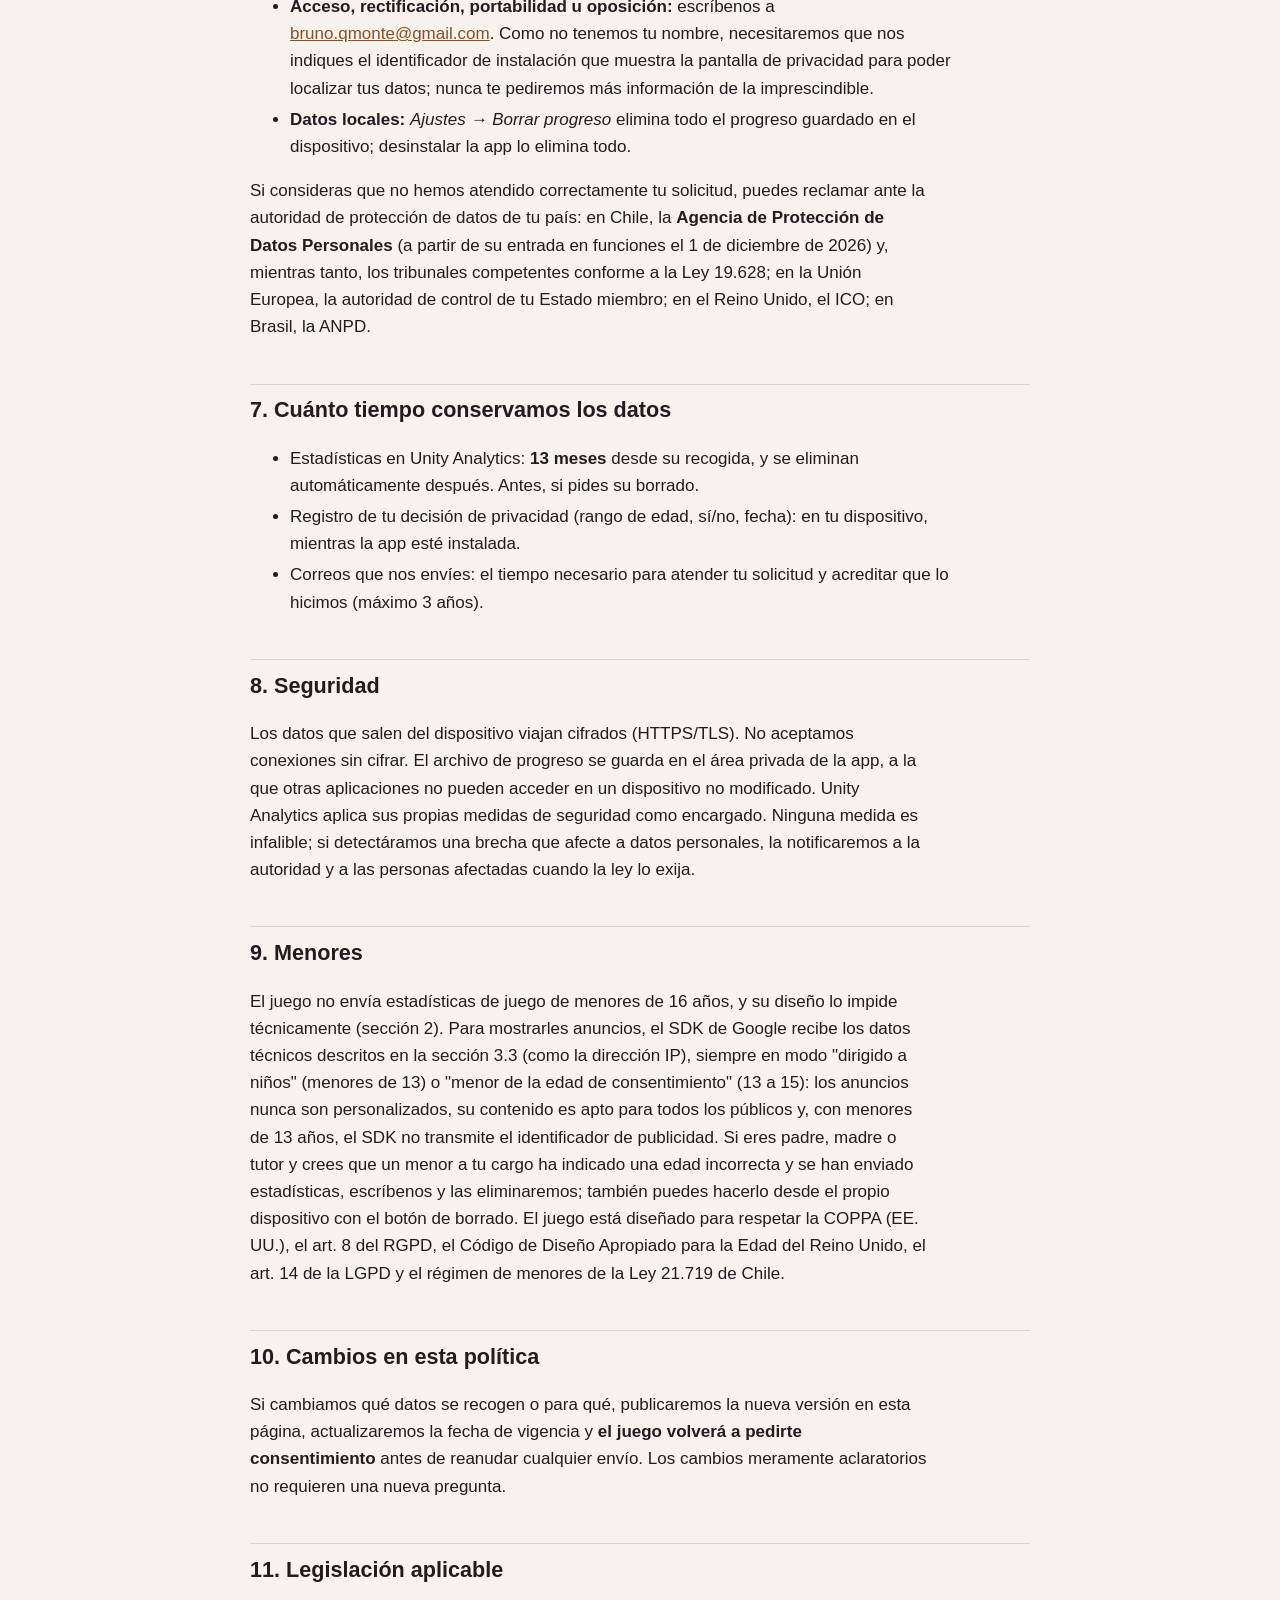
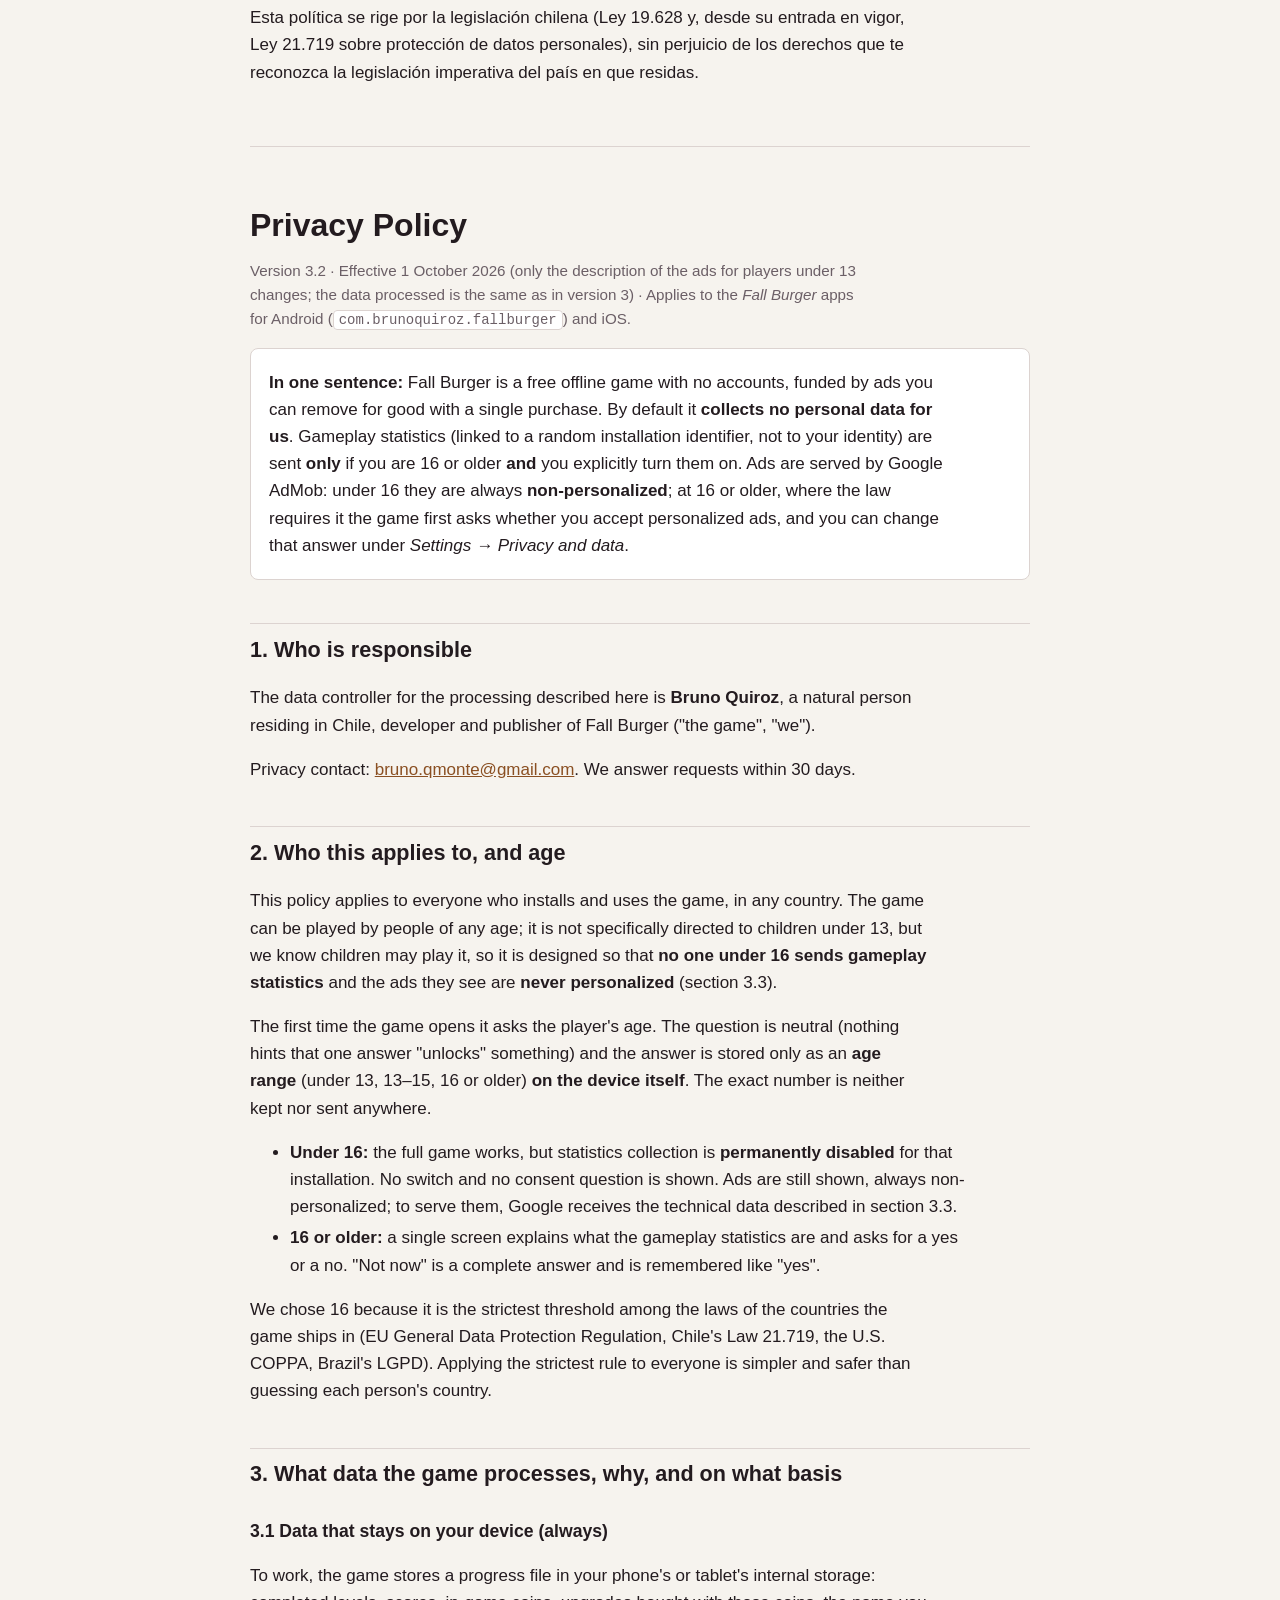
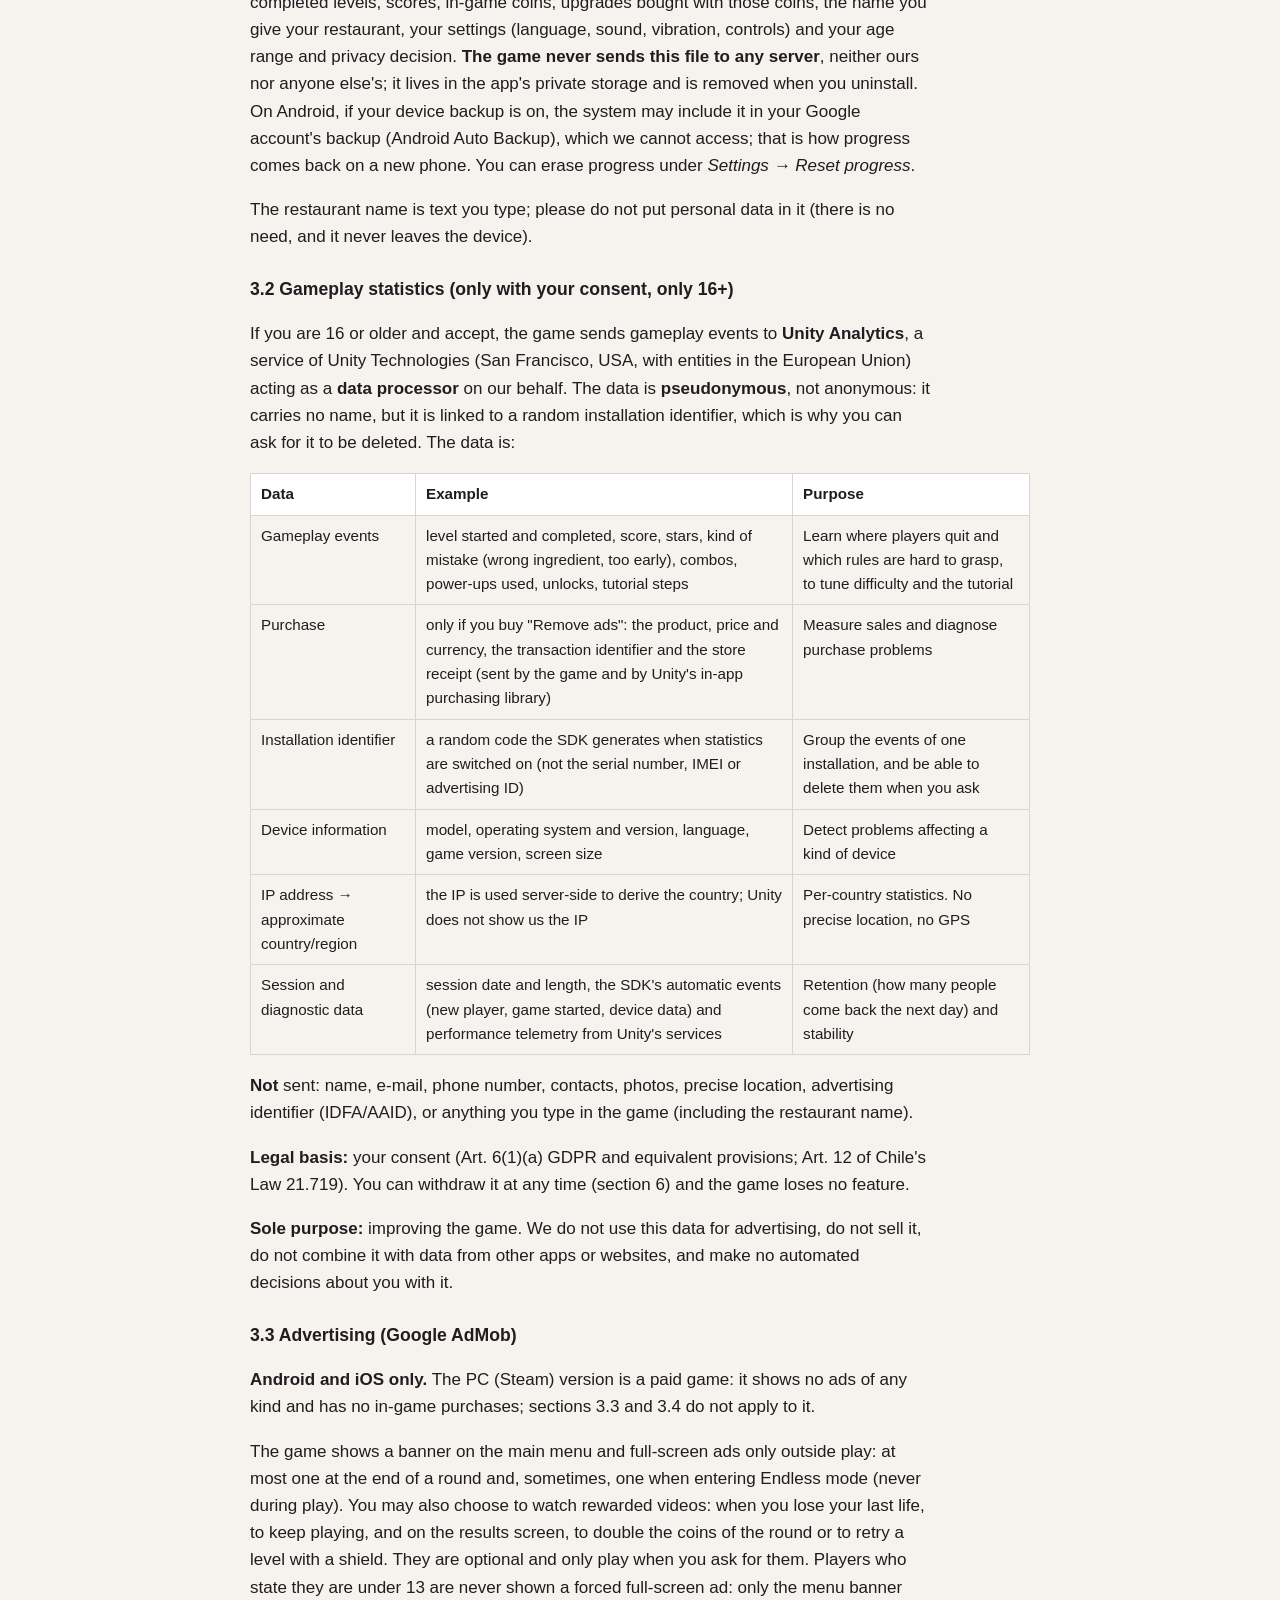
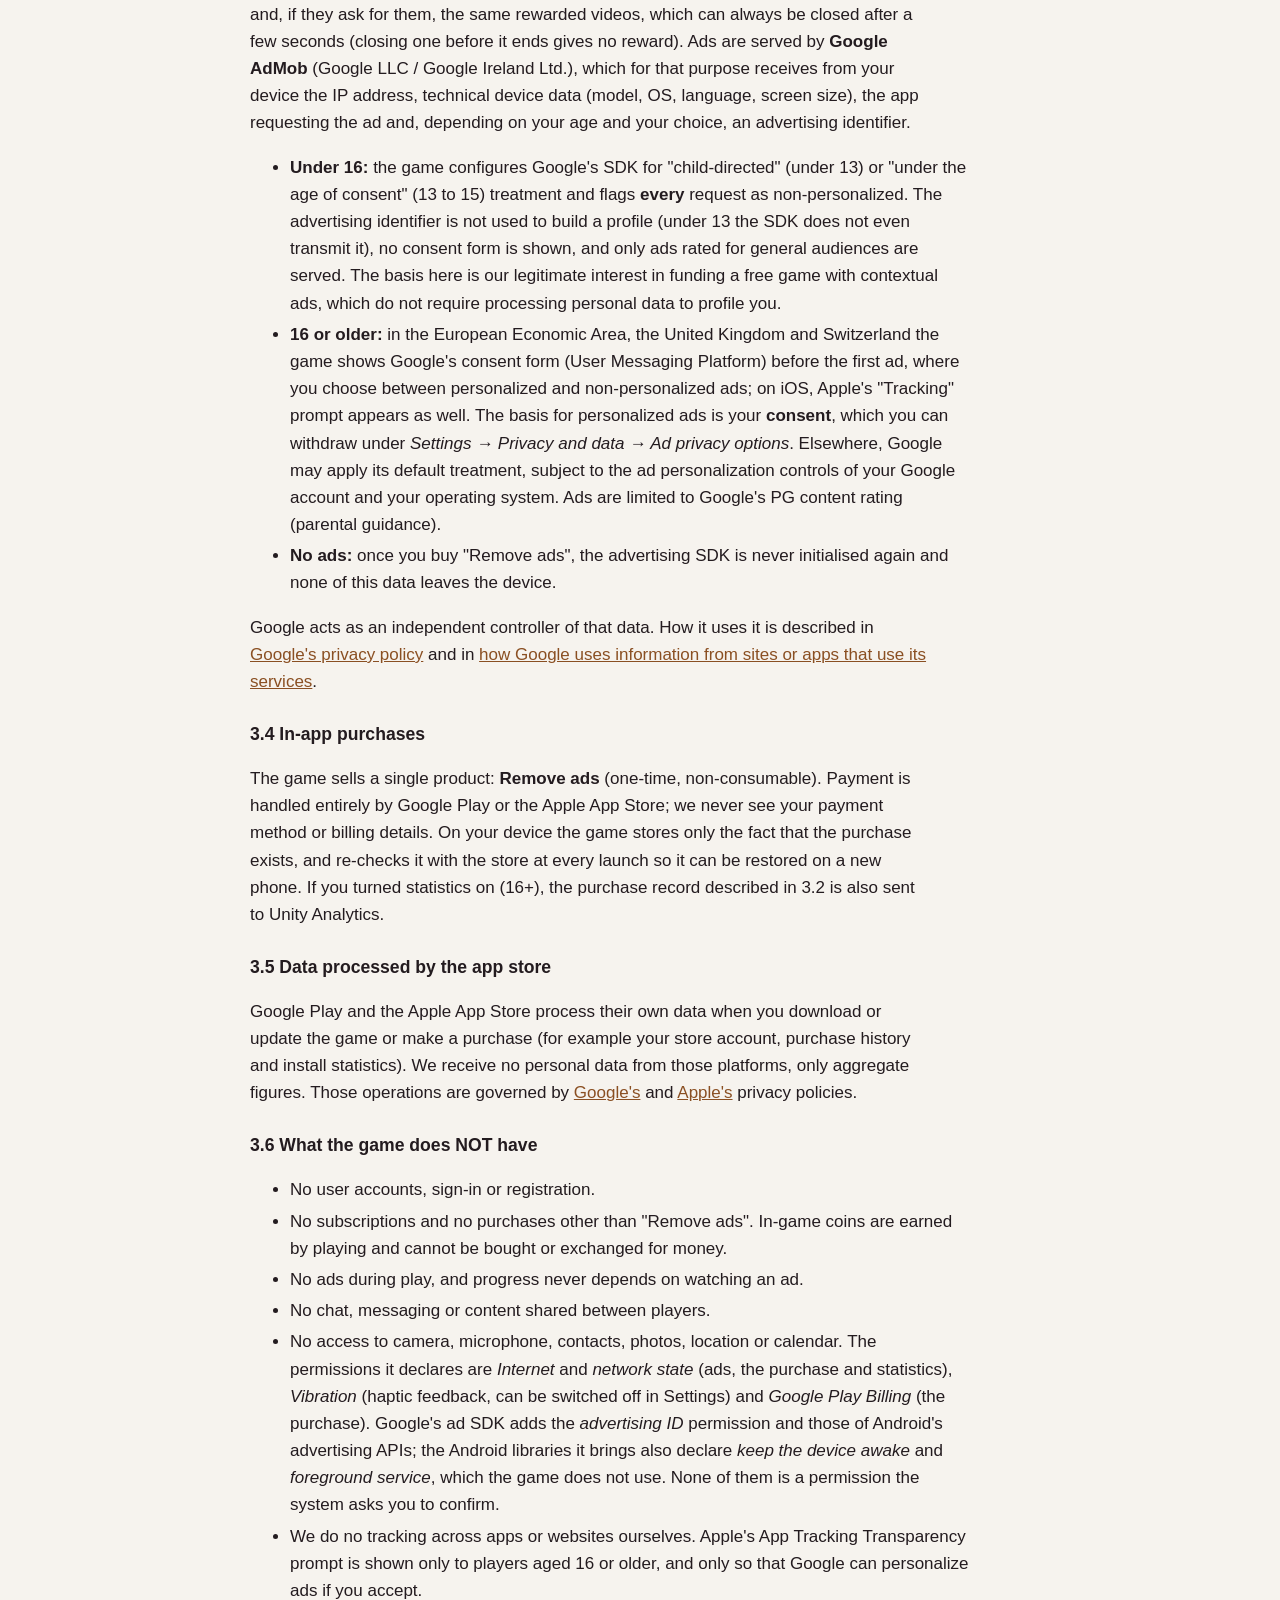
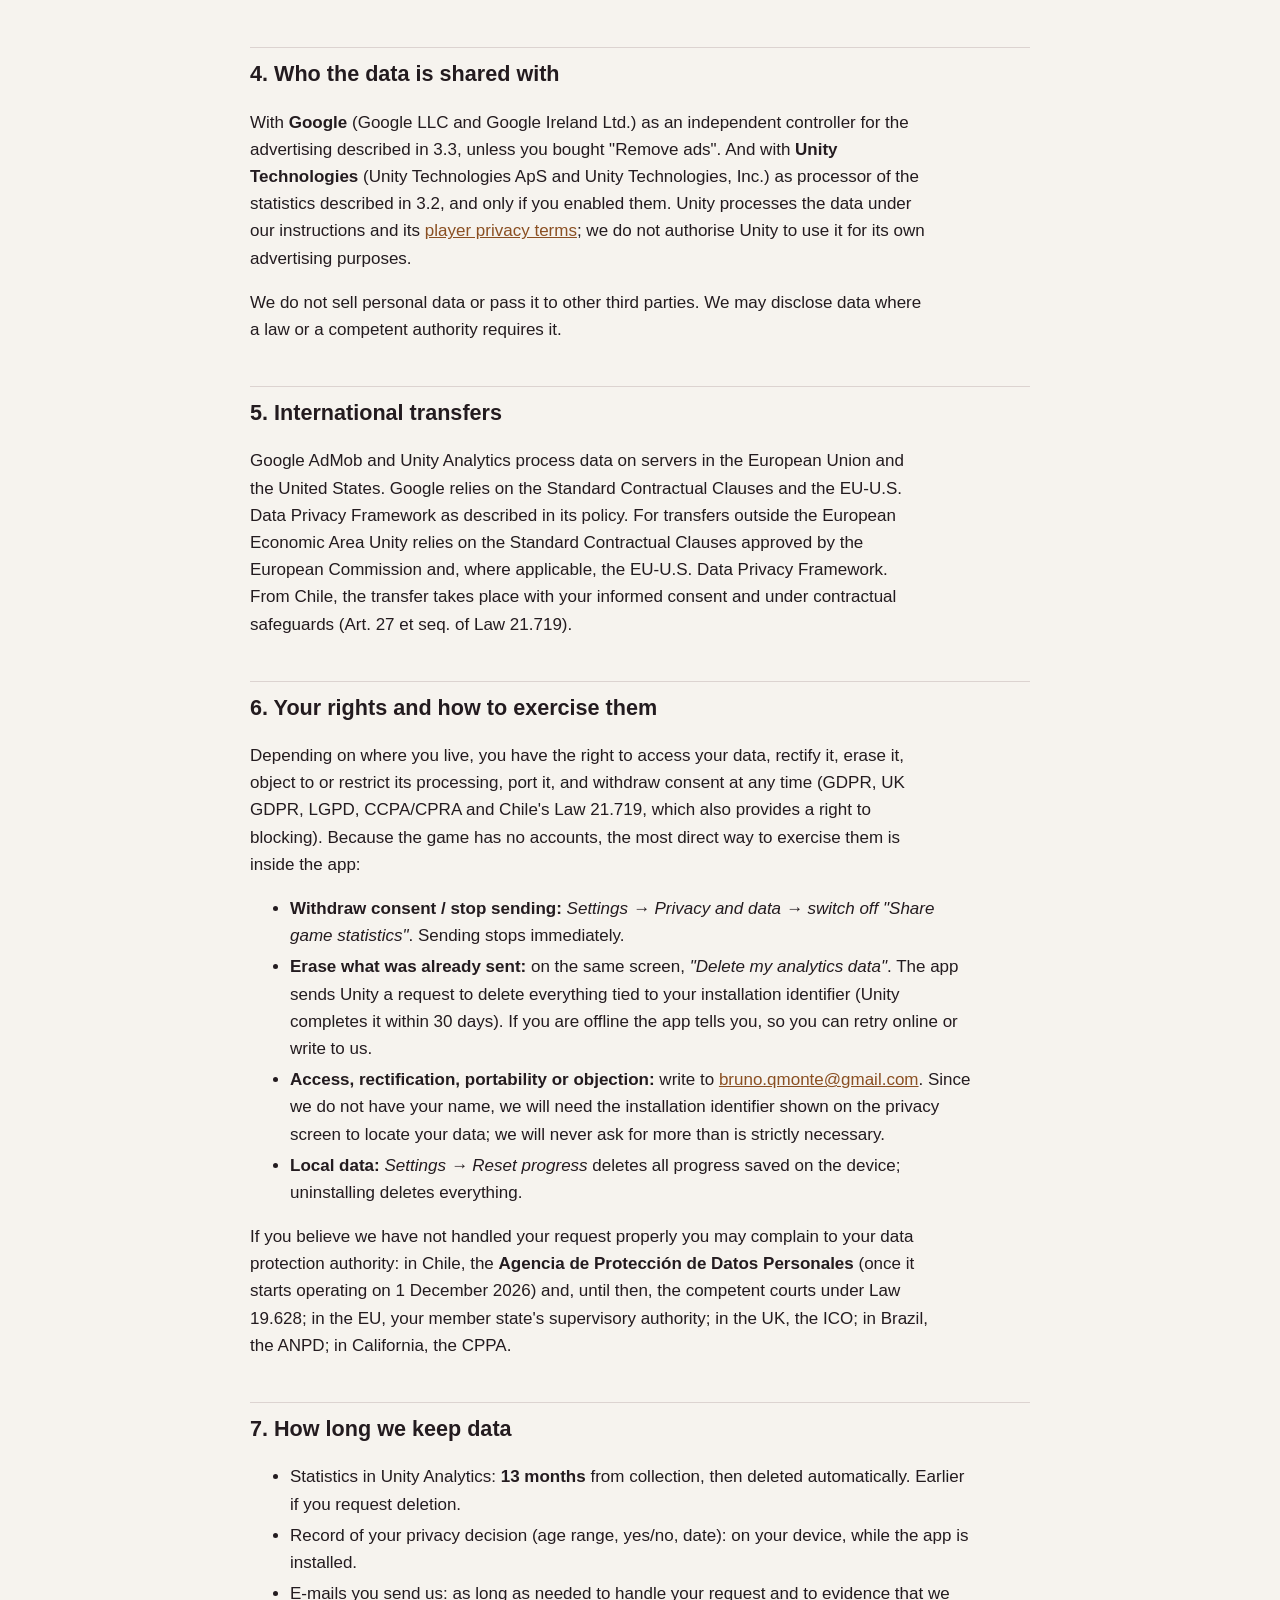
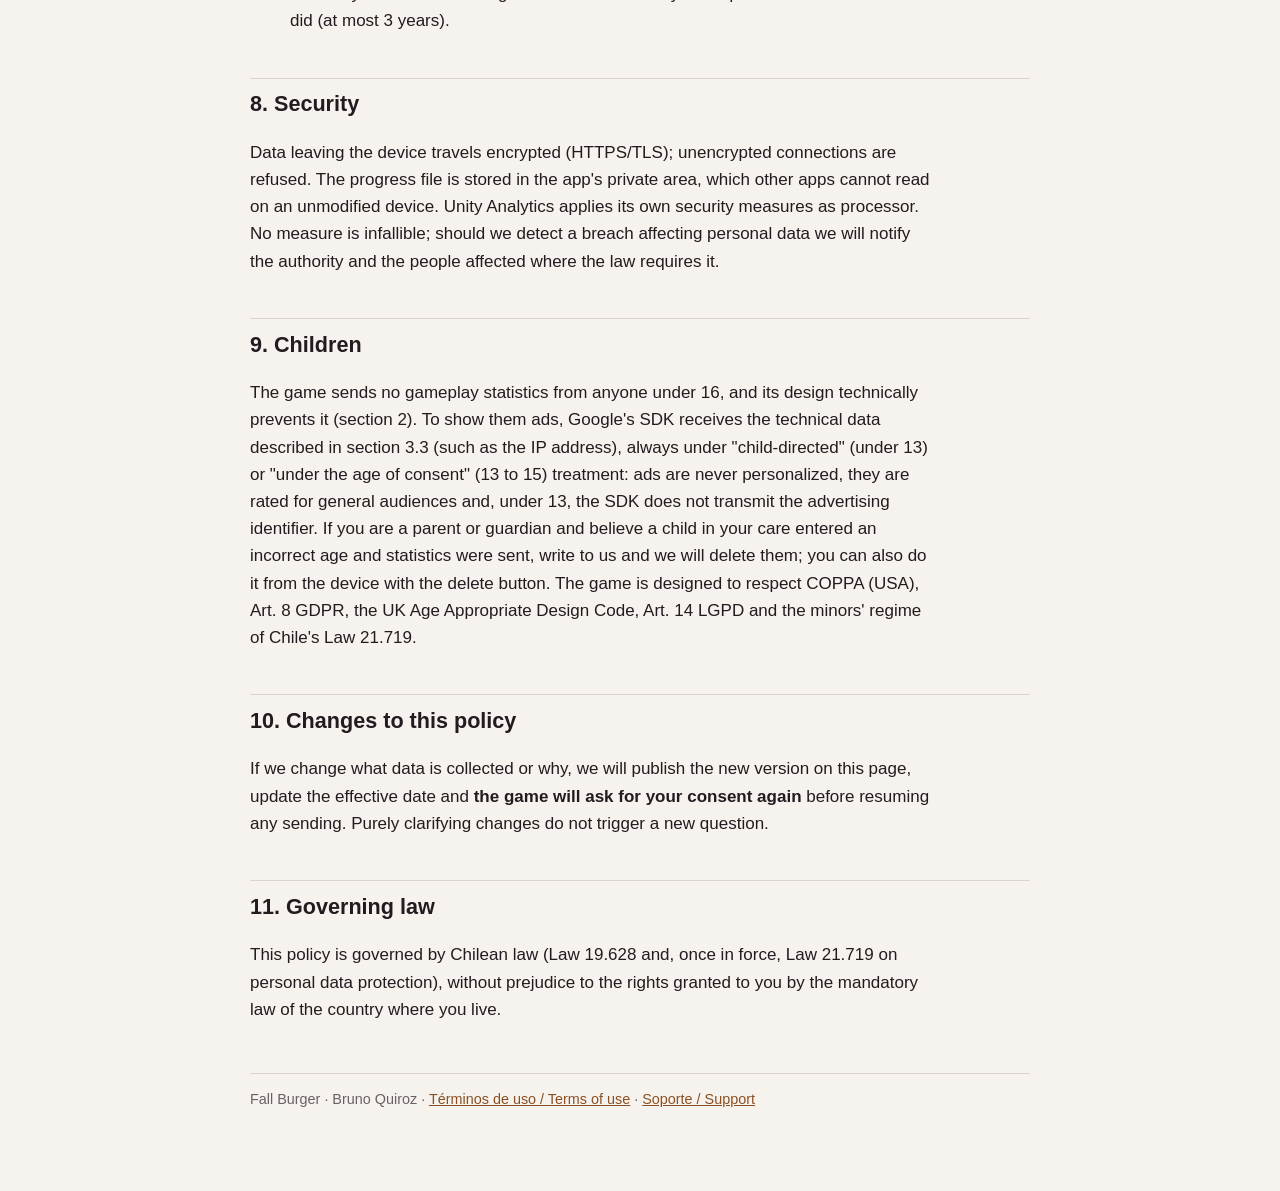
==== commit 9eb6bae0: "Privacy policy v3.2: rewarded videos for under-13 players" ====
--- a/privacy/index.html
+++ b/privacy/index.html
@@ -12,7 +12,7 @@
 <header>
   <div class="brand">FALL BURGER</div>
   <h1>Política de privacidad</h1>
-  <p class="meta">Versión 3.1 · Vigente desde el 30 de septiembre de 2026 (solo cambia la descripción de los anuncios; los datos tratados son los mismos que en la versión 3) · Aplica a las apps <em>Fall Burger</em> para Android (<code>com.brunoquiroz.fallburger</code>) e iOS.</p>
+  <p class="meta">Versión 3.2 · Vigente desde el 1 de octubre de 2026 (solo cambia la descripción de los anuncios para menores de 13 años; los datos tratados son los mismos que en la versión 3) · Aplica a las apps <em>Fall Burger</em> para Android (<code>com.brunoquiroz.fallburger</code>) e iOS.</p>
   <nav class="lang" aria-label="Idioma"><a href="#es" aria-current="page">Español</a><a href="#en">English</a></nav>
 </header>
 
@@ -58,7 +58,7 @@
 
 <h3>3.3 Publicidad (Google AdMob)</h3>
 <p><strong>Solo en la versión para Android e iOS.</strong> La versión para PC (Steam) es de pago y no muestra anuncios de ningún tipo ni contiene compras dentro del juego; los apartados 3.3 y 3.4 no se le aplican.</p>
-<p>El juego muestra un banner en el menú principal y anuncios a pantalla completa solo fuera del juego: como máximo uno al terminar una partida y, a veces, uno al entrar en el modo Sin fin (nunca durante el juego). Además puedes elegir ver vídeos con recompensa: al perder la última vida, para seguir jugando, y en la pantalla de resultados, para duplicar las monedas de la partida o reintentar un nivel con un escudo. Son opcionales y solo se reproducen si tú lo pides. A quien indica menos de 13 años solo se le muestra el banner del menú: ningún anuncio a pantalla completa ni vídeo con recompensa, y la vida extra al perder es gratis. Los anuncios los sirve <strong>Google AdMob</strong> (Google LLC / Google Ireland Ltd.), que para ello recibe de tu dispositivo la dirección IP, datos técnicos del dispositivo (modelo, sistema, idioma, tamaño de pantalla), la aplicación desde la que se solicita el anuncio y, según tu edad y tu elección, un identificador publicitario.</p>
+<p>El juego muestra un banner en el menú principal y anuncios a pantalla completa solo fuera del juego: como máximo uno al terminar una partida y, a veces, uno al entrar en el modo Sin fin (nunca durante el juego). Además puedes elegir ver vídeos con recompensa: al perder la última vida, para seguir jugando, y en la pantalla de resultados, para duplicar las monedas de la partida o reintentar un nivel con un escudo. Son opcionales y solo se reproducen si tú lo pides. A quien indica menos de 13 años no se le muestra ningún anuncio a pantalla completa forzado: solo el banner del menú y, si los pide, los mismos vídeos con recompensa, que siempre se pueden cerrar a los pocos segundos (si se cierran antes de terminar, no dan la recompensa). Los anuncios los sirve <strong>Google AdMob</strong> (Google LLC / Google Ireland Ltd.), que para ello recibe de tu dispositivo la dirección IP, datos técnicos del dispositivo (modelo, sistema, idioma, tamaño de pantalla), la aplicación desde la que se solicita el anuncio y, según tu edad y tu elección, un identificador publicitario.</p>
 <ul class="tight">
   <li><strong>Menores de 16 años:</strong> el juego configura el SDK de Google en modo "dirigido a niños" (menores de 13) o "menor de la edad de consentimiento" (13 a 15) y marca <strong>cada</strong> solicitud como no personalizada. No se usa el identificador publicitario para crear un perfil (con menores de 13 años el SDK ni siquiera lo transmite), no se muestra ningún formulario de consentimiento y solo se sirven anuncios de contenido apto para todos los públicos. En este caso, la base es nuestro interés legítimo en financiar un juego gratuito con anuncios contextuales, que no requieren tratar datos personales para perfilarte.</li>
   <li><strong>16 años o más:</strong> en el Espacio Económico Europeo, Reino Unido y Suiza, el juego muestra antes del primer anuncio el formulario de consentimiento de Google (User Messaging Platform), donde eliges si aceptas anuncios personalizados o solo anuncios no personalizados; en iOS también aparece la petición de "Seguimiento" de Apple. La base de los anuncios personalizados es tu <strong>consentimiento</strong>, que puedes retirar en <em>Ajustes → Privacidad y datos → Opciones de privacidad de anuncios</em>. Fuera de esas regiones, Google puede aplicar su propio tratamiento por defecto, sujeto a los controles de personalización de anuncios de tu cuenta de Google y de tu sistema operativo. Los anuncios se limitan a la clasificación de contenido PG de Google (supervisión de los padres).</li>
@@ -124,7 +124,7 @@
 
 <section id="en" lang="en">
 <h1>Privacy Policy</h1>
-<p class="meta">Version 3.1 · Effective 30 September 2026 (only the description of the ads changes; the data processed is the same as in version 3) · Applies to the <em>Fall Burger</em> apps for Android (<code>com.brunoquiroz.fallburger</code>) and iOS.</p>
+<p class="meta">Version 3.2 · Effective 1 October 2026 (only the description of the ads for players under 13 changes; the data processed is the same as in version 3) · Applies to the <em>Fall Burger</em> apps for Android (<code>com.brunoquiroz.fallburger</code>) and iOS.</p>
 
 <div class="box">
   <p><strong>In one sentence:</strong> Fall Burger is a free offline game with no accounts, funded by ads you can remove for good with a single purchase. By default it <strong>collects no personal data for us</strong>. Gameplay statistics (linked to a random installation identifier, not to your identity) are sent <strong>only</strong> if you are 16 or older <strong>and</strong> you explicitly turn them on. Ads are served by Google AdMob: under 16 they are always <strong>non-personalized</strong>; at 16 or older, where the law requires it the game first asks whether you accept personalized ads, and you can change that answer under <em>Settings → Privacy and data</em>.</p>
@@ -166,7 +166,7 @@
 
 <h3>3.3 Advertising (Google AdMob)</h3>
 <p><strong>Android and iOS only.</strong> The PC (Steam) version is a paid game: it shows no ads of any kind and has no in-game purchases; sections 3.3 and 3.4 do not apply to it.</p>
-<p>The game shows a banner on the main menu and full-screen ads only outside play: at most one at the end of a round and, sometimes, one when entering Endless mode (never during play). You may also choose to watch rewarded videos: when you lose your last life, to keep playing, and on the results screen, to double the coins of the round or to retry a level with a shield. They are optional and only play when you ask for them. Players who state they are under 13 only see the menu banner: no full-screen ads and no rewarded videos, and the extra life when they lose is free. Ads are served by <strong>Google AdMob</strong> (Google LLC / Google Ireland Ltd.), which for that purpose receives from your device the IP address, technical device data (model, OS, language, screen size), the app requesting the ad and, depending on your age and your choice, an advertising identifier.</p>
+<p>The game shows a banner on the main menu and full-screen ads only outside play: at most one at the end of a round and, sometimes, one when entering Endless mode (never during play). You may also choose to watch rewarded videos: when you lose your last life, to keep playing, and on the results screen, to double the coins of the round or to retry a level with a shield. They are optional and only play when you ask for them. Players who state they are under 13 are never shown a forced full-screen ad: only the menu banner and, if they ask for them, the same rewarded videos, which can always be closed after a few seconds (closing one before it ends gives no reward). Ads are served by <strong>Google AdMob</strong> (Google LLC / Google Ireland Ltd.), which for that purpose receives from your device the IP address, technical device data (model, OS, language, screen size), the app requesting the ad and, depending on your age and your choice, an advertising identifier.</p>
 <ul class="tight">
   <li><strong>Under 16:</strong> the game configures Google's SDK for "child-directed" (under 13) or "under the age of consent" (13 to 15) treatment and flags <strong>every</strong> request as non-personalized. The advertising identifier is not used to build a profile (under 13 the SDK does not even transmit it), no consent form is shown, and only ads rated for general audiences are served. The basis here is our legitimate interest in funding a free game with contextual ads, which do not require processing personal data to profile you.</li>
   <li><strong>16 or older:</strong> in the European Economic Area, the United Kingdom and Switzerland the game shows Google's consent form (User Messaging Platform) before the first ad, where you choose between personalized and non-personalized ads; on iOS, Apple's "Tracking" prompt appears as well. The basis for personalized ads is your <strong>consent</strong>, which you can withdraw under <em>Settings → Privacy and data → Ad privacy options</em>. Elsewhere, Google may apply its default treatment, subject to the ad personalization controls of your Google account and your operating system. Ads are limited to Google's PG content rating (parental guidance).</li>
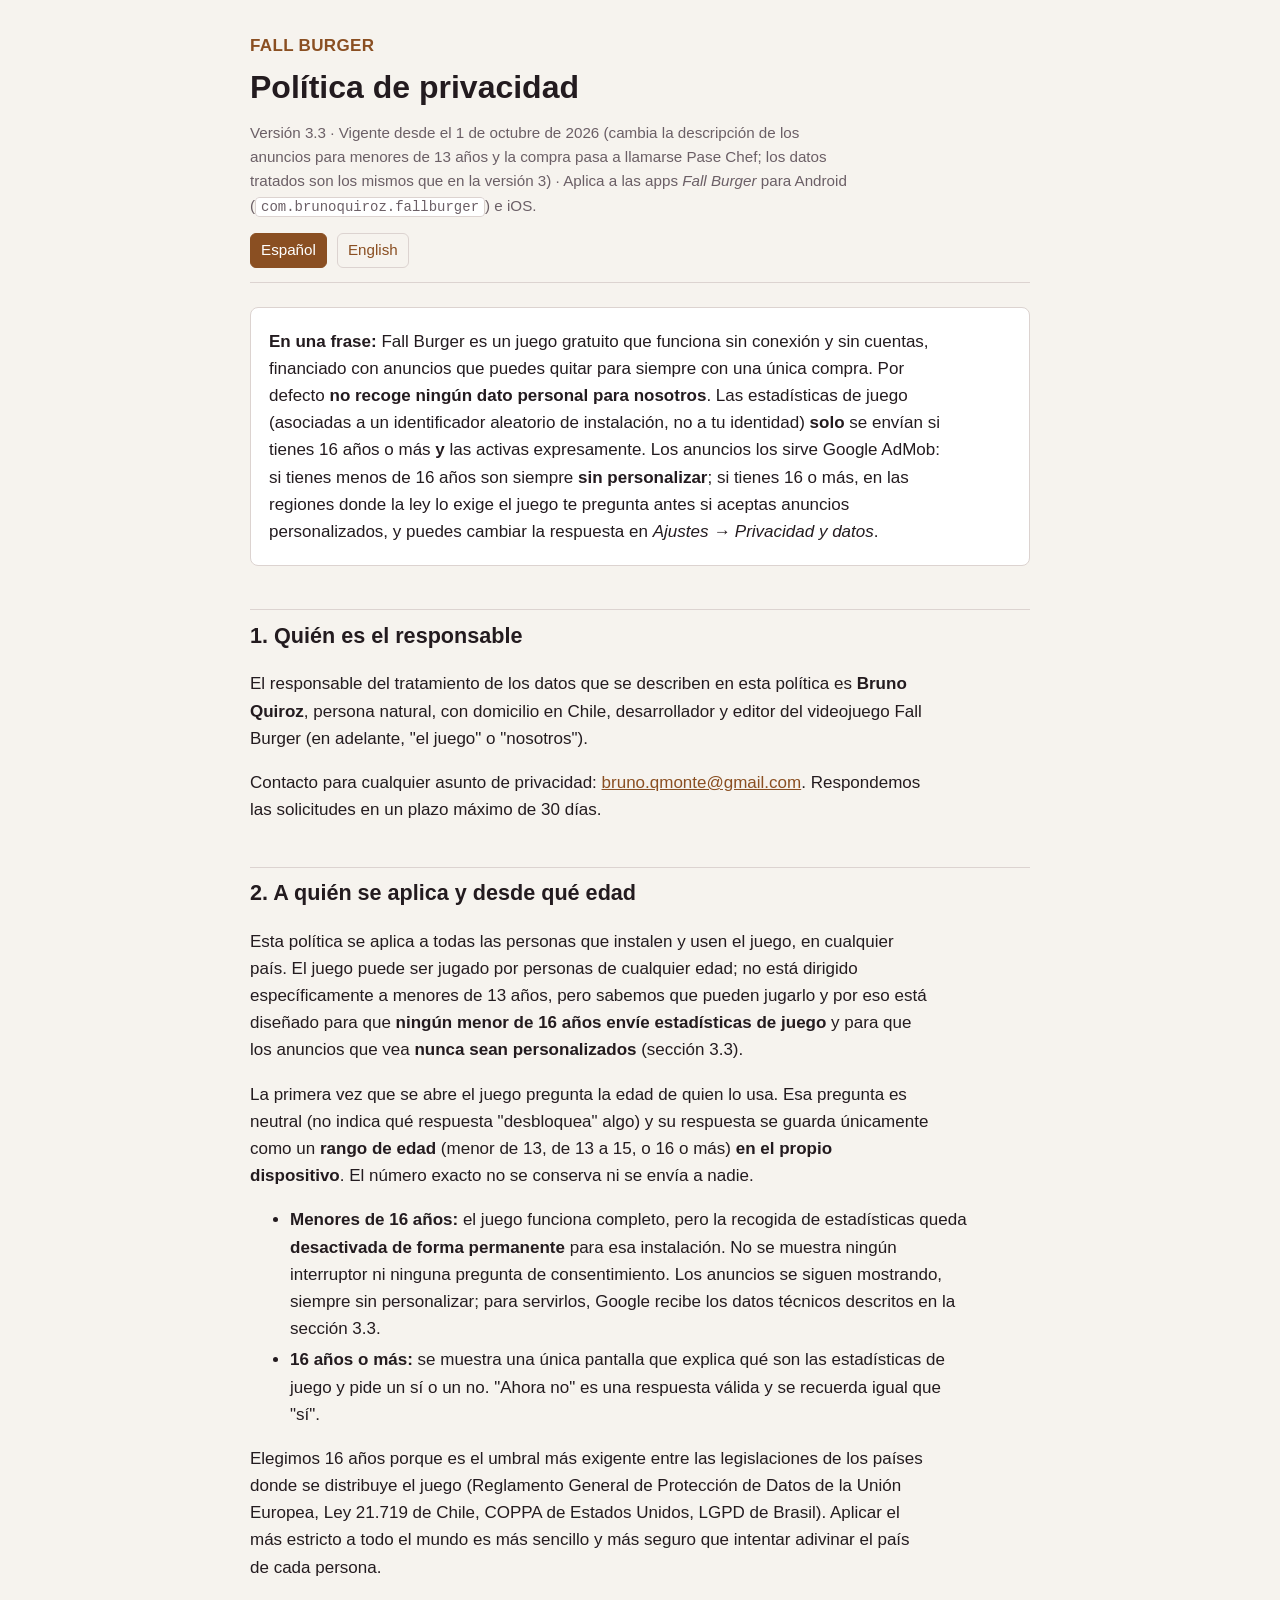
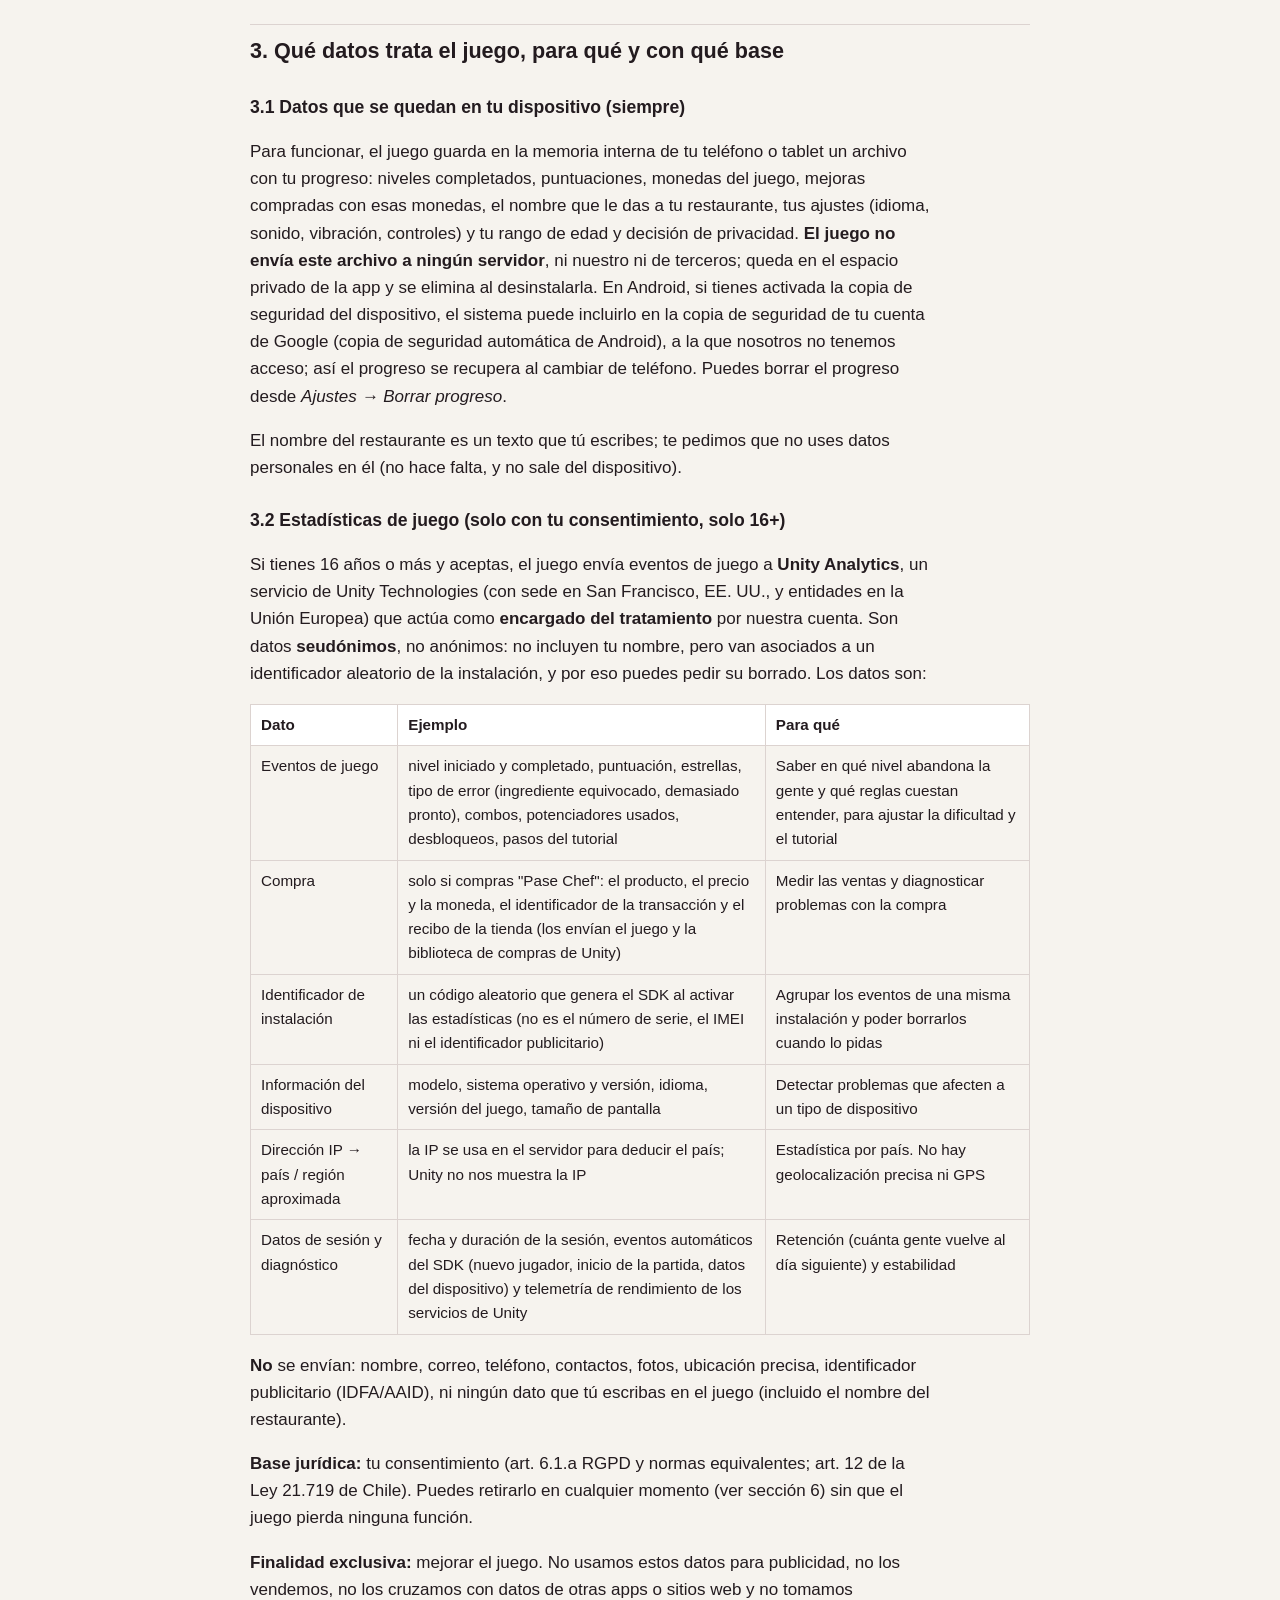
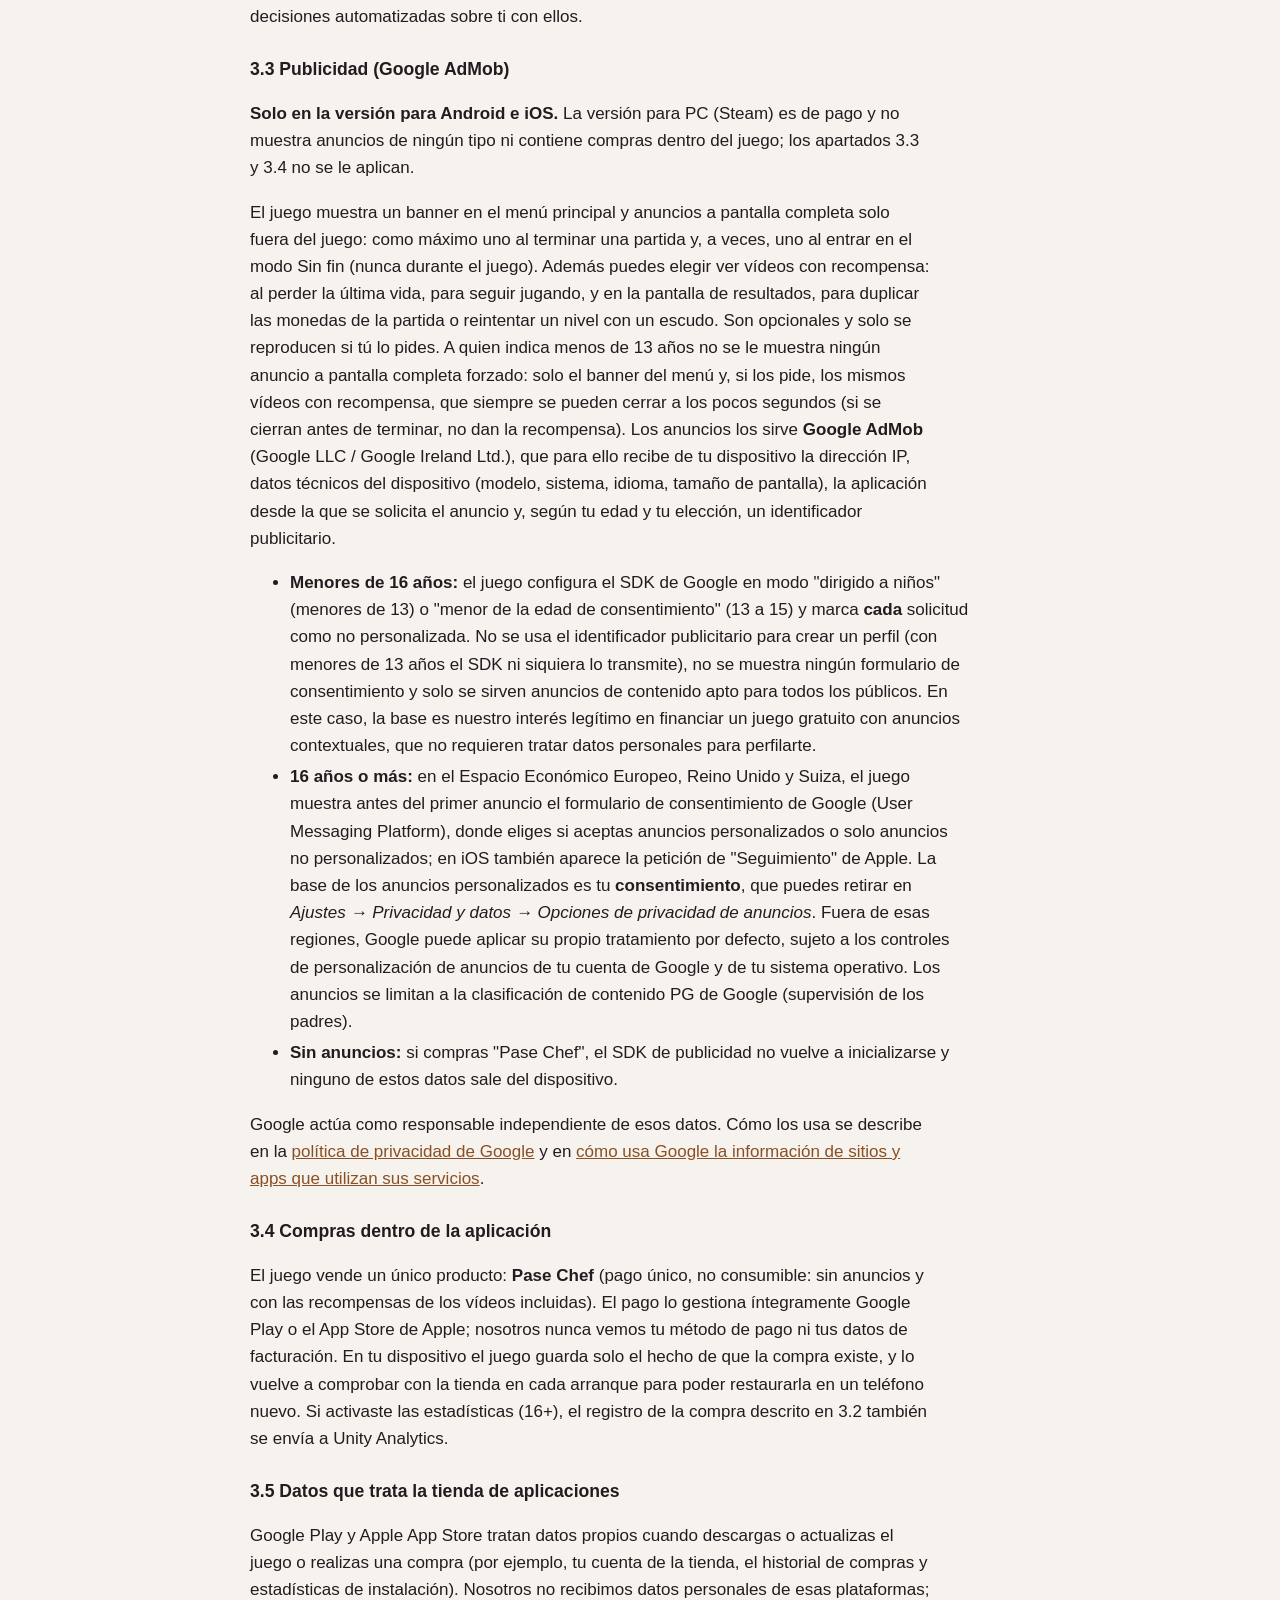
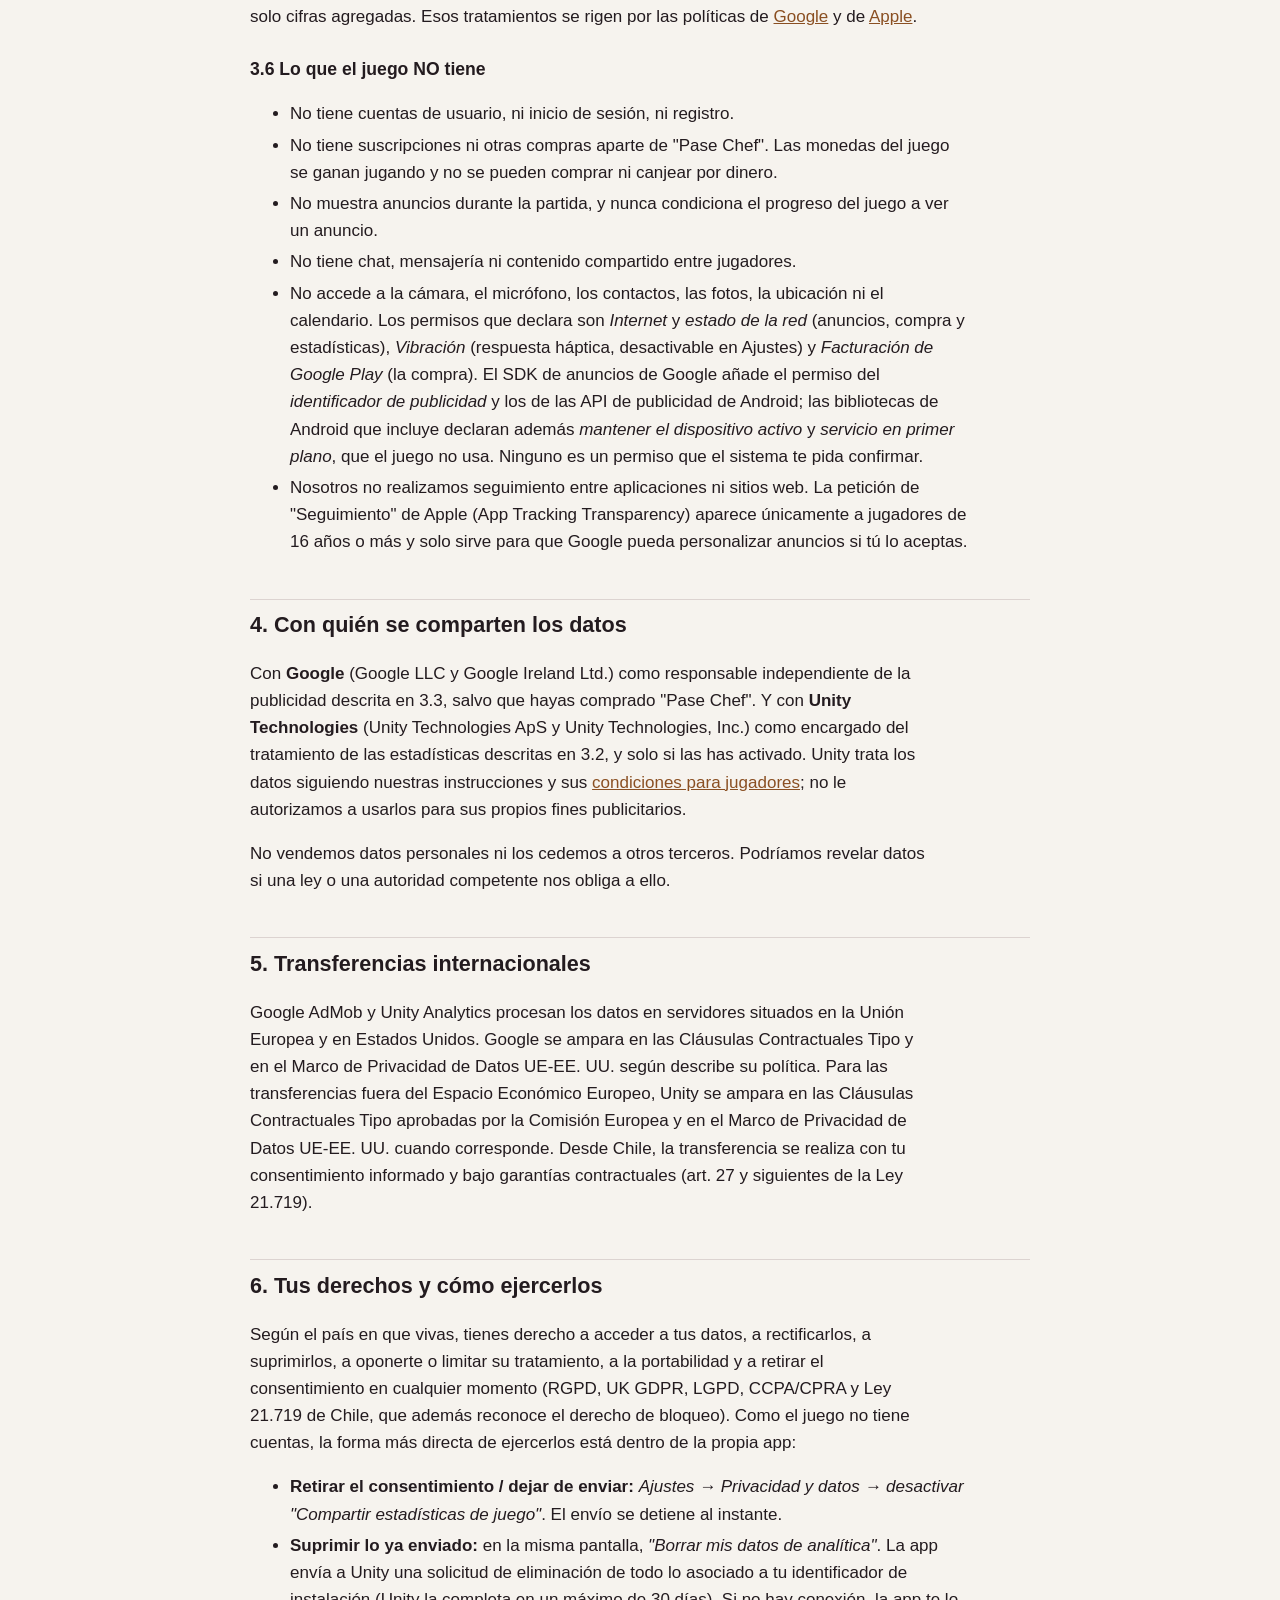
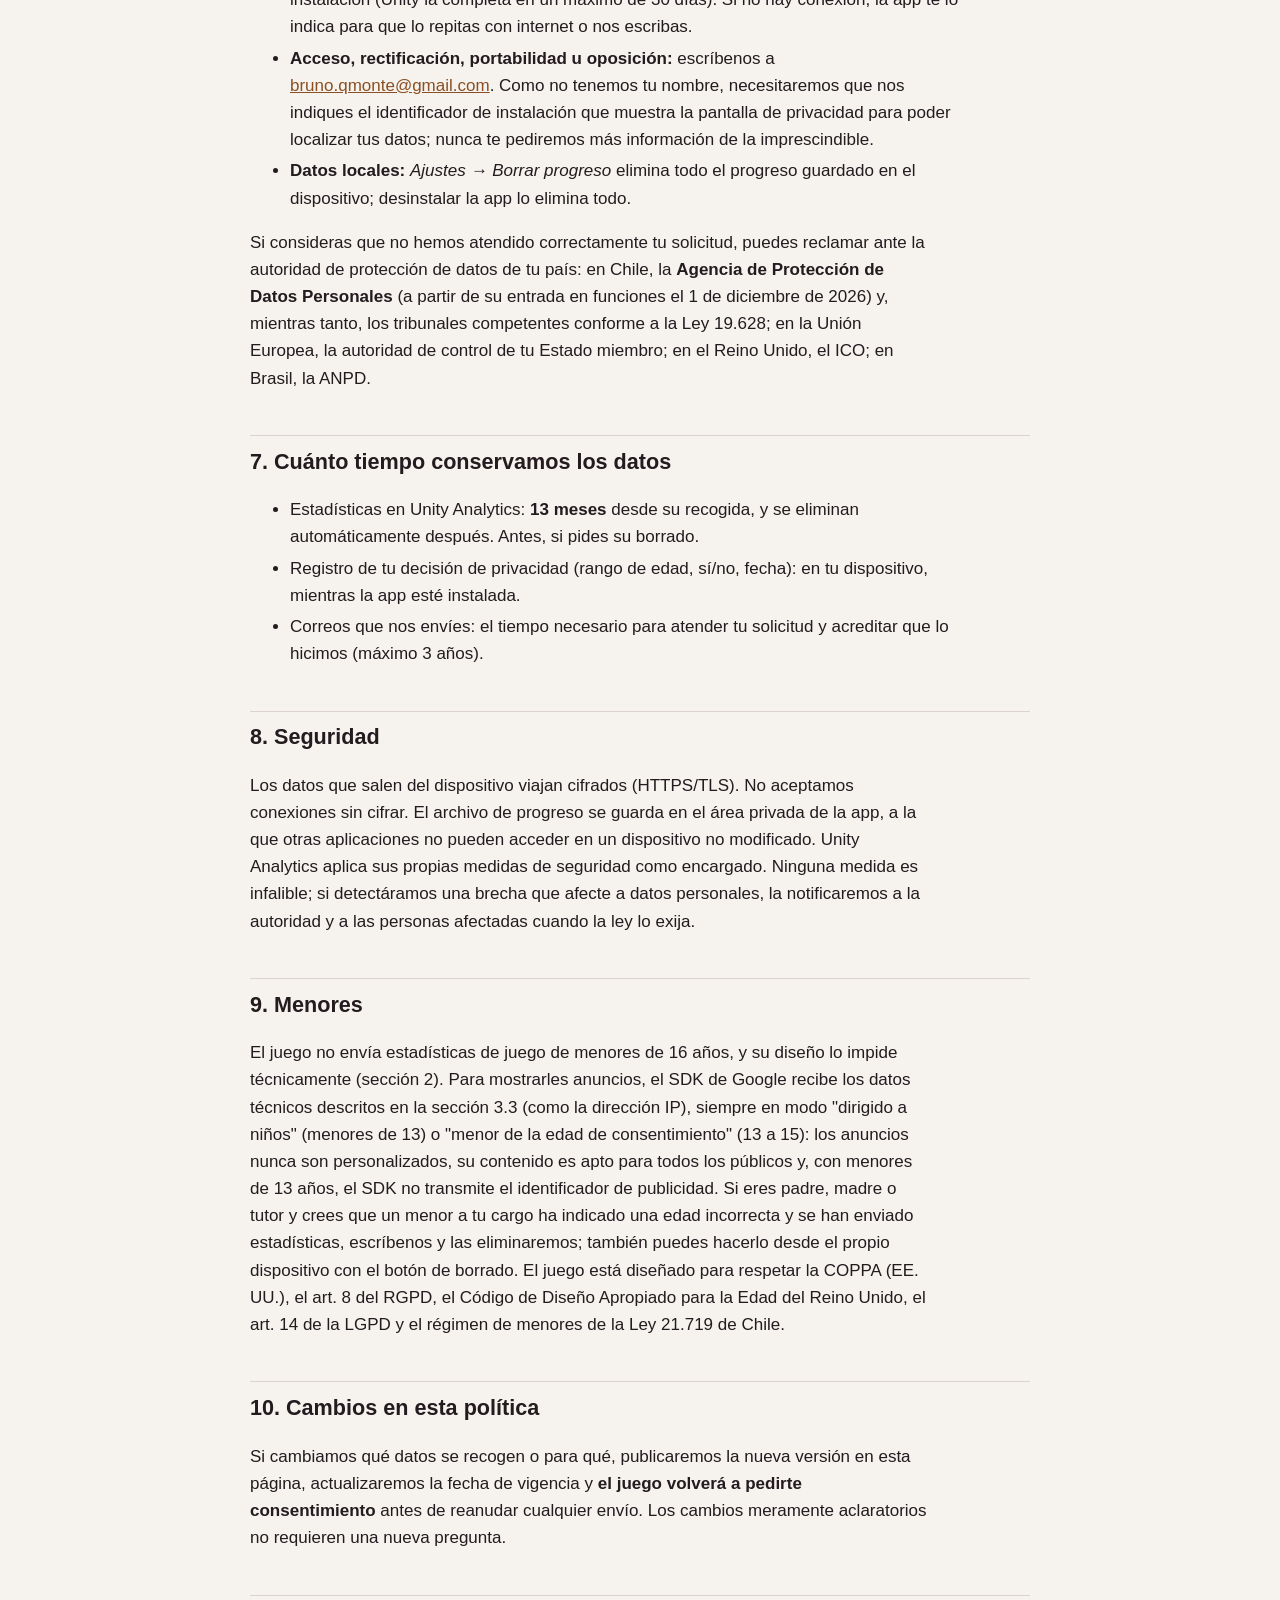
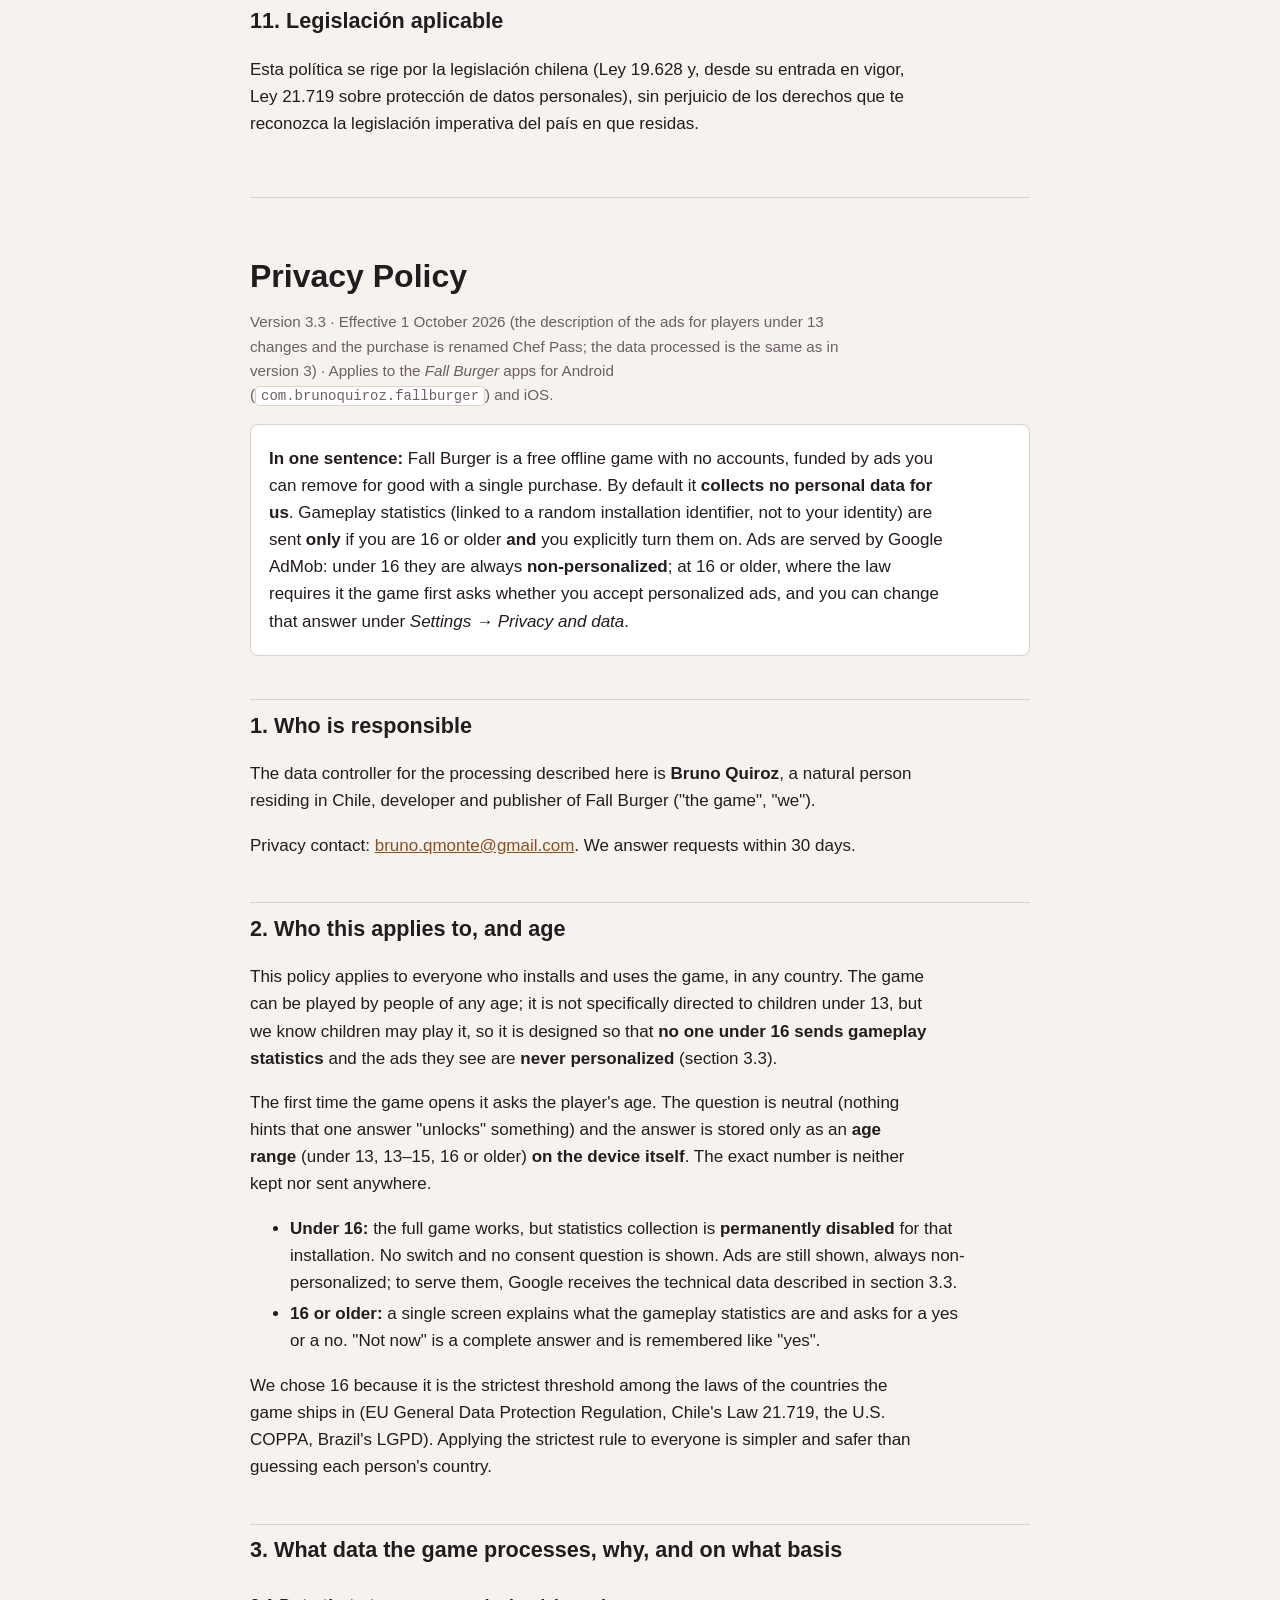
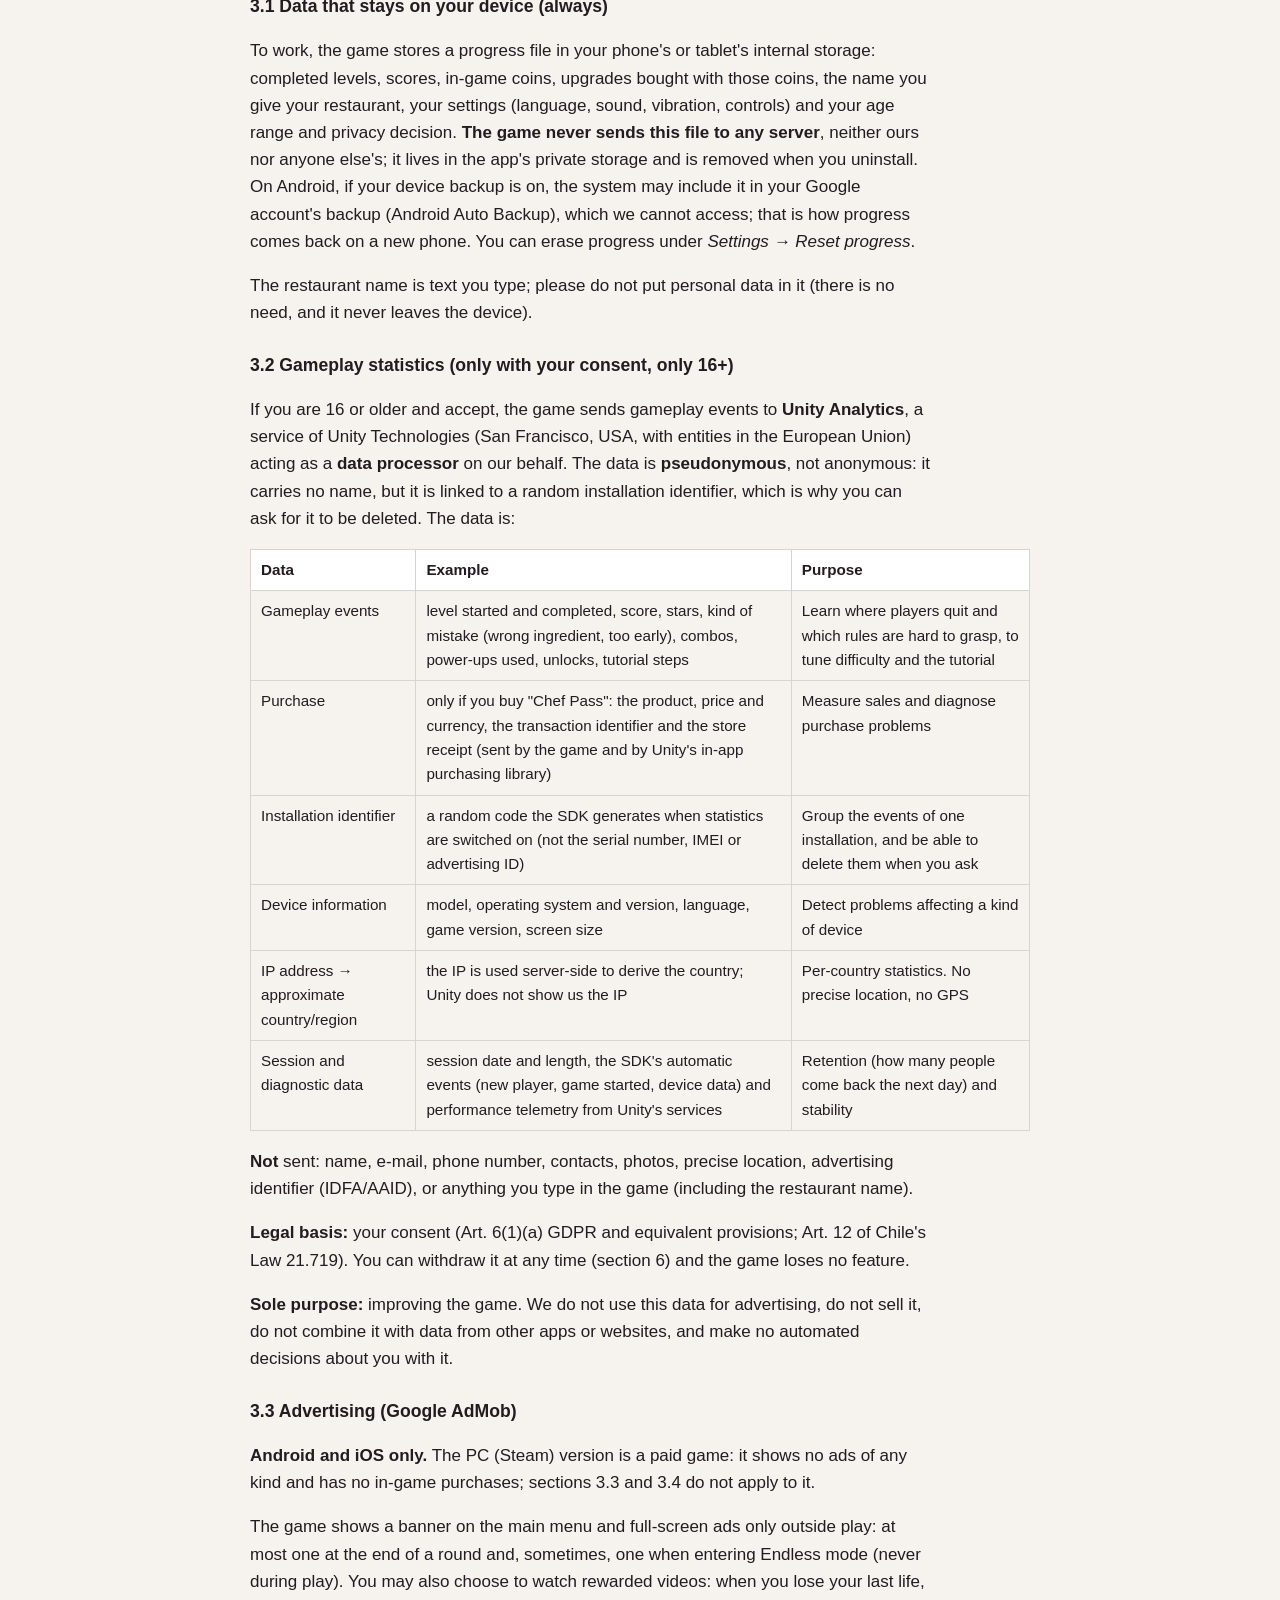
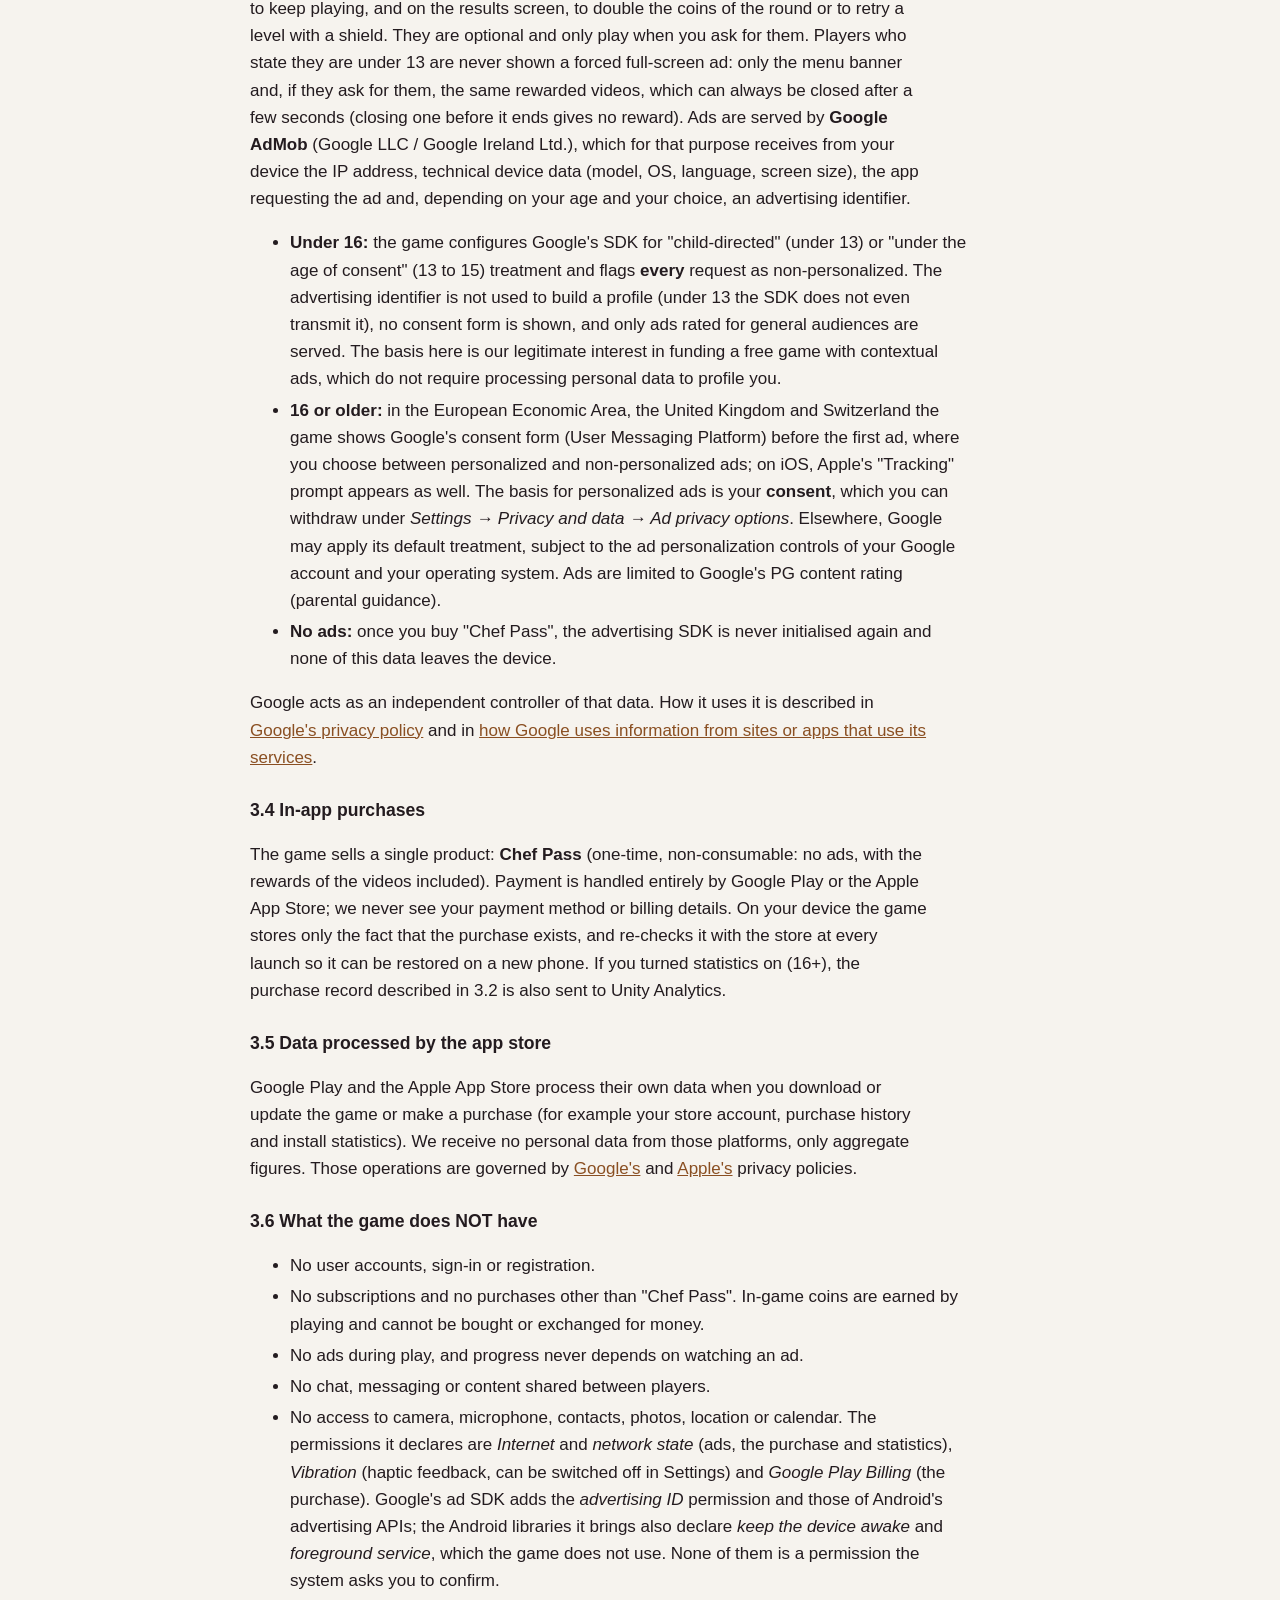
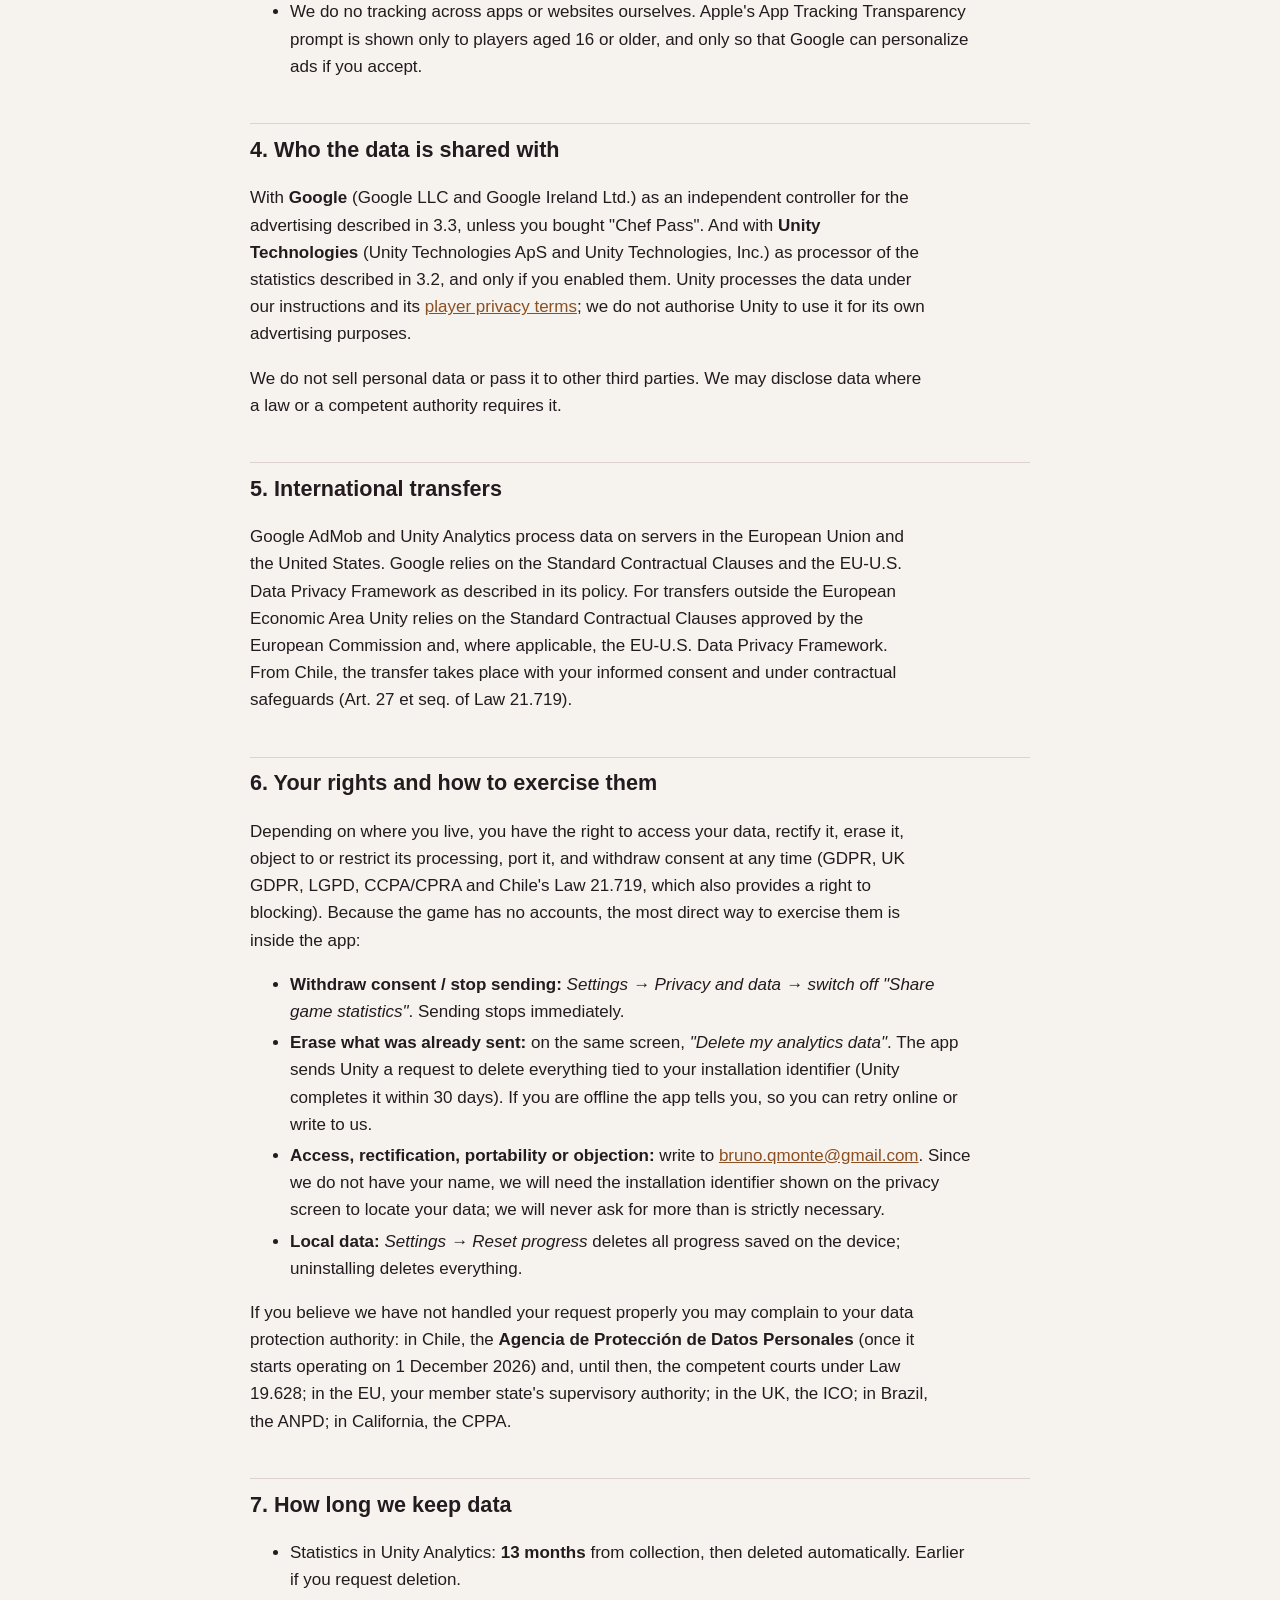
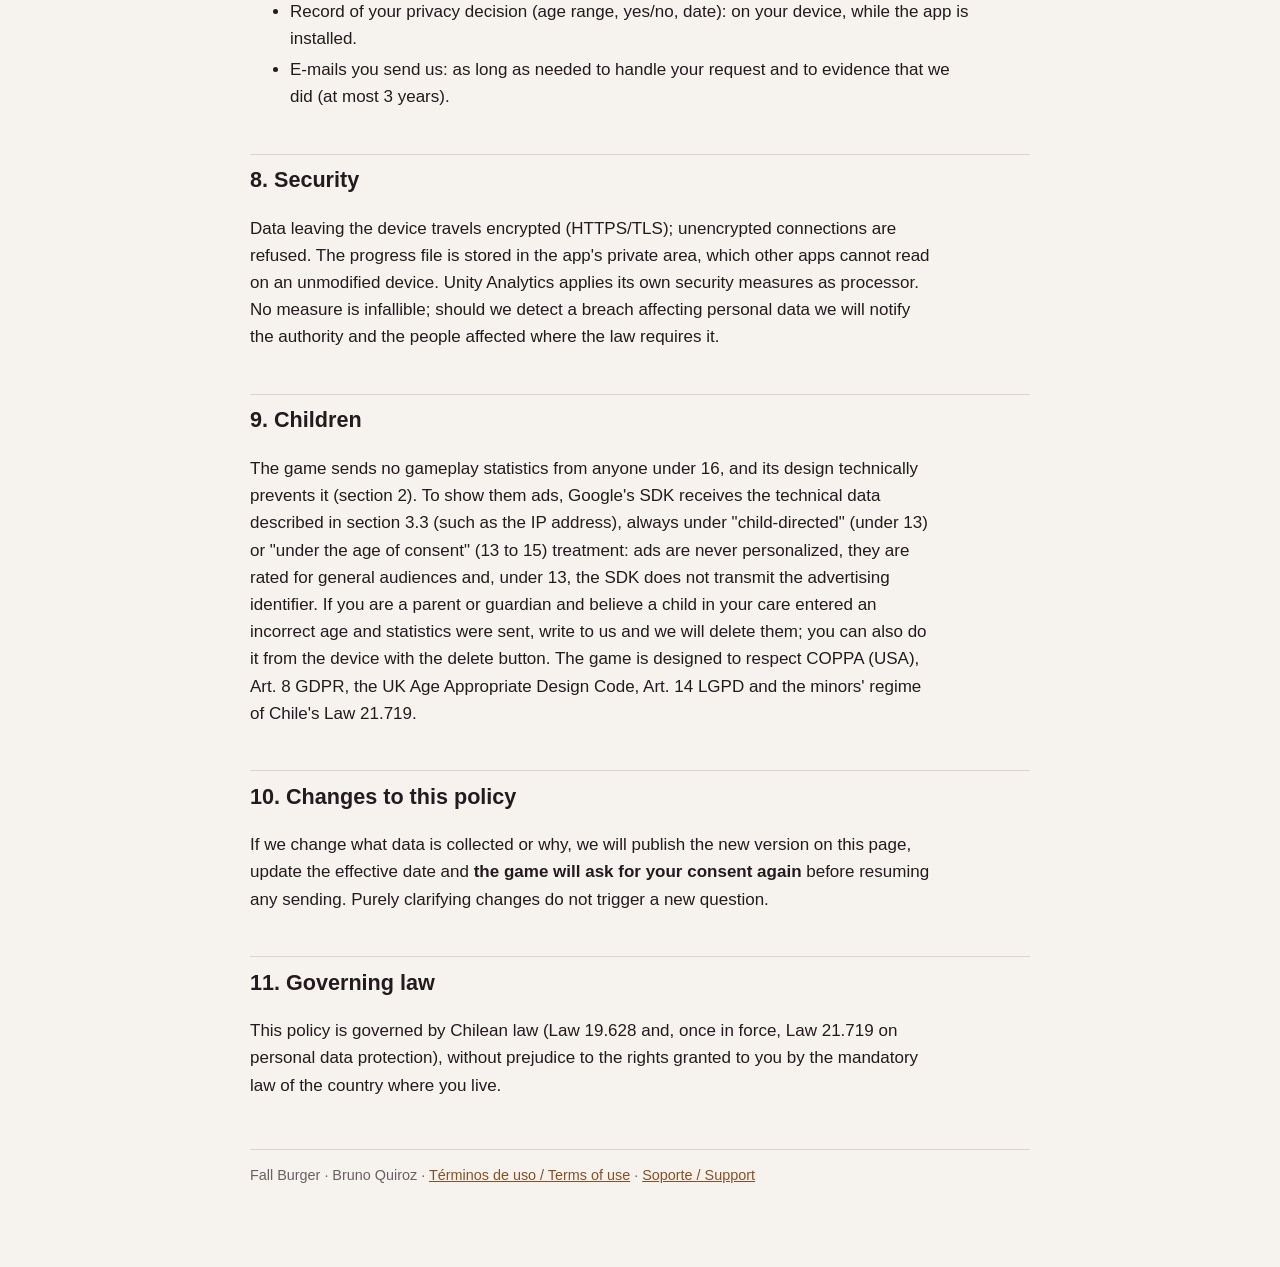
==== commit 9a2716de: "Chef Pass: privacy v3.3 and terms v3.1" ====
--- a/privacy/index.html
+++ b/privacy/index.html
@@ -12,7 +12,7 @@
 <header>
   <div class="brand">FALL BURGER</div>
   <h1>Política de privacidad</h1>
-  <p class="meta">Versión 3.2 · Vigente desde el 1 de octubre de 2026 (solo cambia la descripción de los anuncios para menores de 13 años; los datos tratados son los mismos que en la versión 3) · Aplica a las apps <em>Fall Burger</em> para Android (<code>com.brunoquiroz.fallburger</code>) e iOS.</p>
+  <p class="meta">Versión 3.3 · Vigente desde el 1 de octubre de 2026 (cambia la descripción de los anuncios para menores de 13 años y la compra pasa a llamarse Pase Chef; los datos tratados son los mismos que en la versión 3) · Aplica a las apps <em>Fall Burger</em> para Android (<code>com.brunoquiroz.fallburger</code>) e iOS.</p>
   <nav class="lang" aria-label="Idioma"><a href="#es" aria-current="page">Español</a><a href="#en">English</a></nav>
 </header>
 
@@ -46,7 +46,7 @@
 <table>
   <tr><th>Dato</th><th>Ejemplo</th><th>Para qué</th></tr>
   <tr><td>Eventos de juego</td><td>nivel iniciado y completado, puntuación, estrellas, tipo de error (ingrediente equivocado, demasiado pronto), combos, potenciadores usados, desbloqueos, pasos del tutorial</td><td>Saber en qué nivel abandona la gente y qué reglas cuestan entender, para ajustar la dificultad y el tutorial</td></tr>
-  <tr><td>Compra</td><td>solo si compras "Quitar anuncios": el producto, el precio y la moneda, el identificador de la transacción y el recibo de la tienda (los envían el juego y la biblioteca de compras de Unity)</td><td>Medir las ventas y diagnosticar problemas con la compra</td></tr>
+  <tr><td>Compra</td><td>solo si compras "Pase Chef": el producto, el precio y la moneda, el identificador de la transacción y el recibo de la tienda (los envían el juego y la biblioteca de compras de Unity)</td><td>Medir las ventas y diagnosticar problemas con la compra</td></tr>
   <tr><td>Identificador de instalación</td><td>un código aleatorio que genera el SDK al activar las estadísticas (no es el número de serie, el IMEI ni el identificador publicitario)</td><td>Agrupar los eventos de una misma instalación y poder borrarlos cuando lo pidas</td></tr>
   <tr><td>Información del dispositivo</td><td>modelo, sistema operativo y versión, idioma, versión del juego, tamaño de pantalla</td><td>Detectar problemas que afecten a un tipo de dispositivo</td></tr>
   <tr><td>Dirección IP → país / región aproximada</td><td>la IP se usa en el servidor para deducir el país; Unity no nos muestra la IP</td><td>Estadística por país. No hay geolocalización precisa ni GPS</td></tr>
@@ -62,12 +62,12 @@
 <ul class="tight">
   <li><strong>Menores de 16 años:</strong> el juego configura el SDK de Google en modo "dirigido a niños" (menores de 13) o "menor de la edad de consentimiento" (13 a 15) y marca <strong>cada</strong> solicitud como no personalizada. No se usa el identificador publicitario para crear un perfil (con menores de 13 años el SDK ni siquiera lo transmite), no se muestra ningún formulario de consentimiento y solo se sirven anuncios de contenido apto para todos los públicos. En este caso, la base es nuestro interés legítimo en financiar un juego gratuito con anuncios contextuales, que no requieren tratar datos personales para perfilarte.</li>
   <li><strong>16 años o más:</strong> en el Espacio Económico Europeo, Reino Unido y Suiza, el juego muestra antes del primer anuncio el formulario de consentimiento de Google (User Messaging Platform), donde eliges si aceptas anuncios personalizados o solo anuncios no personalizados; en iOS también aparece la petición de "Seguimiento" de Apple. La base de los anuncios personalizados es tu <strong>consentimiento</strong>, que puedes retirar en <em>Ajustes → Privacidad y datos → Opciones de privacidad de anuncios</em>. Fuera de esas regiones, Google puede aplicar su propio tratamiento por defecto, sujeto a los controles de personalización de anuncios de tu cuenta de Google y de tu sistema operativo. Los anuncios se limitan a la clasificación de contenido PG de Google (supervisión de los padres).</li>
-  <li><strong>Sin anuncios:</strong> si compras "Quitar anuncios", el SDK de publicidad no vuelve a inicializarse y ninguno de estos datos sale del dispositivo.</li>
+  <li><strong>Sin anuncios:</strong> si compras "Pase Chef", el SDK de publicidad no vuelve a inicializarse y ninguno de estos datos sale del dispositivo.</li>
 </ul>
 <p>Google actúa como responsable independiente de esos datos. Cómo los usa se describe en la <a href="https://policies.google.com/privacy" rel="noopener">política de privacidad de Google</a> y en <a href="https://policies.google.com/technologies/partner-sites" rel="noopener">cómo usa Google la información de sitios y apps que utilizan sus servicios</a>.</p>
 
 <h3>3.4 Compras dentro de la aplicación</h3>
-<p>El juego vende un único producto: <strong>Quitar anuncios</strong> (pago único, no consumible). El pago lo gestiona íntegramente Google Play o el App Store de Apple; nosotros nunca vemos tu método de pago ni tus datos de facturación. En tu dispositivo el juego guarda solo el hecho de que la compra existe, y lo vuelve a comprobar con la tienda en cada arranque para poder restaurarla en un teléfono nuevo. Si activaste las estadísticas (16+), el registro de la compra descrito en 3.2 también se envía a Unity Analytics.</p>
+<p>El juego vende un único producto: <strong>Pase Chef</strong> (pago único, no consumible: sin anuncios y con las recompensas de los vídeos incluidas). El pago lo gestiona íntegramente Google Play o el App Store de Apple; nosotros nunca vemos tu método de pago ni tus datos de facturación. En tu dispositivo el juego guarda solo el hecho de que la compra existe, y lo vuelve a comprobar con la tienda en cada arranque para poder restaurarla en un teléfono nuevo. Si activaste las estadísticas (16+), el registro de la compra descrito en 3.2 también se envía a Unity Analytics.</p>
 
 <h3>3.5 Datos que trata la tienda de aplicaciones</h3>
 <p>Google Play y Apple App Store tratan datos propios cuando descargas o actualizas el juego o realizas una compra (por ejemplo, tu cuenta de la tienda, el historial de compras y estadísticas de instalación). Nosotros no recibimos datos personales de esas plataformas; solo cifras agregadas. Esos tratamientos se rigen por las políticas de <a href="https://policies.google.com/privacy" rel="noopener">Google</a> y de <a href="https://www.apple.com/legal/privacy/" rel="noopener">Apple</a>.</p>
@@ -75,7 +75,7 @@
 <h3>3.6 Lo que el juego NO tiene</h3>
 <ul class="tight">
   <li>No tiene cuentas de usuario, ni inicio de sesión, ni registro.</li>
-  <li>No tiene suscripciones ni otras compras aparte de "Quitar anuncios". Las monedas del juego se ganan jugando y no se pueden comprar ni canjear por dinero.</li>
+  <li>No tiene suscripciones ni otras compras aparte de "Pase Chef". Las monedas del juego se ganan jugando y no se pueden comprar ni canjear por dinero.</li>
   <li>No muestra anuncios durante la partida, y nunca condiciona el progreso del juego a ver un anuncio.</li>
   <li>No tiene chat, mensajería ni contenido compartido entre jugadores.</li>
   <li>No accede a la cámara, el micrófono, los contactos, las fotos, la ubicación ni el calendario. Los permisos que declara son <em>Internet</em> y <em>estado de la red</em> (anuncios, compra y estadísticas), <em>Vibración</em> (respuesta háptica, desactivable en Ajustes) y <em>Facturación de Google Play</em> (la compra). El SDK de anuncios de Google añade el permiso del <em>identificador de publicidad</em> y los de las API de publicidad de Android; las bibliotecas de Android que incluye declaran además <em>mantener el dispositivo activo</em> y <em>servicio en primer plano</em>, que el juego no usa. Ninguno es un permiso que el sistema te pida confirmar.</li>
@@ -83,7 +83,7 @@
 </ul>
 
 <h2>4. Con quién se comparten los datos</h2>
-<p>Con <strong>Google</strong> (Google LLC y Google Ireland Ltd.) como responsable independiente de la publicidad descrita en 3.3, salvo que hayas comprado "Quitar anuncios". Y con <strong>Unity Technologies</strong> (Unity Technologies ApS y Unity Technologies, Inc.) como encargado del tratamiento de las estadísticas descritas en 3.2, y solo si las has activado. Unity trata los datos siguiendo nuestras instrucciones y sus <a href="https://unity.com/legal/game-player-and-app-user-privacy-policy" rel="noopener">condiciones para jugadores</a>; no le autorizamos a usarlos para sus propios fines publicitarios.</p>
+<p>Con <strong>Google</strong> (Google LLC y Google Ireland Ltd.) como responsable independiente de la publicidad descrita en 3.3, salvo que hayas comprado "Pase Chef". Y con <strong>Unity Technologies</strong> (Unity Technologies ApS y Unity Technologies, Inc.) como encargado del tratamiento de las estadísticas descritas en 3.2, y solo si las has activado. Unity trata los datos siguiendo nuestras instrucciones y sus <a href="https://unity.com/legal/game-player-and-app-user-privacy-policy" rel="noopener">condiciones para jugadores</a>; no le autorizamos a usarlos para sus propios fines publicitarios.</p>
 <p>No vendemos datos personales ni los cedemos a otros terceros. Podríamos revelar datos si una ley o una autoridad competente nos obliga a ello.</p>
 
 <h2>5. Transferencias internacionales</h2>
@@ -124,7 +124,7 @@
 
 <section id="en" lang="en">
 <h1>Privacy Policy</h1>
-<p class="meta">Version 3.2 · Effective 1 October 2026 (only the description of the ads for players under 13 changes; the data processed is the same as in version 3) · Applies to the <em>Fall Burger</em> apps for Android (<code>com.brunoquiroz.fallburger</code>) and iOS.</p>
+<p class="meta">Version 3.3 · Effective 1 October 2026 (the description of the ads for players under 13 changes and the purchase is renamed Chef Pass; the data processed is the same as in version 3) · Applies to the <em>Fall Burger</em> apps for Android (<code>com.brunoquiroz.fallburger</code>) and iOS.</p>
 
 <div class="box">
   <p><strong>In one sentence:</strong> Fall Burger is a free offline game with no accounts, funded by ads you can remove for good with a single purchase. By default it <strong>collects no personal data for us</strong>. Gameplay statistics (linked to a random installation identifier, not to your identity) are sent <strong>only</strong> if you are 16 or older <strong>and</strong> you explicitly turn them on. Ads are served by Google AdMob: under 16 they are always <strong>non-personalized</strong>; at 16 or older, where the law requires it the game first asks whether you accept personalized ads, and you can change that answer under <em>Settings → Privacy and data</em>.</p>
@@ -154,7 +154,7 @@
 <table>
   <tr><th>Data</th><th>Example</th><th>Purpose</th></tr>
   <tr><td>Gameplay events</td><td>level started and completed, score, stars, kind of mistake (wrong ingredient, too early), combos, power-ups used, unlocks, tutorial steps</td><td>Learn where players quit and which rules are hard to grasp, to tune difficulty and the tutorial</td></tr>
-  <tr><td>Purchase</td><td>only if you buy "Remove ads": the product, price and currency, the transaction identifier and the store receipt (sent by the game and by Unity's in-app purchasing library)</td><td>Measure sales and diagnose purchase problems</td></tr>
+  <tr><td>Purchase</td><td>only if you buy "Chef Pass": the product, price and currency, the transaction identifier and the store receipt (sent by the game and by Unity's in-app purchasing library)</td><td>Measure sales and diagnose purchase problems</td></tr>
   <tr><td>Installation identifier</td><td>a random code the SDK generates when statistics are switched on (not the serial number, IMEI or advertising ID)</td><td>Group the events of one installation, and be able to delete them when you ask</td></tr>
   <tr><td>Device information</td><td>model, operating system and version, language, game version, screen size</td><td>Detect problems affecting a kind of device</td></tr>
   <tr><td>IP address → approximate country/region</td><td>the IP is used server-side to derive the country; Unity does not show us the IP</td><td>Per-country statistics. No precise location, no GPS</td></tr>
@@ -170,12 +170,12 @@
 <ul class="tight">
   <li><strong>Under 16:</strong> the game configures Google's SDK for "child-directed" (under 13) or "under the age of consent" (13 to 15) treatment and flags <strong>every</strong> request as non-personalized. The advertising identifier is not used to build a profile (under 13 the SDK does not even transmit it), no consent form is shown, and only ads rated for general audiences are served. The basis here is our legitimate interest in funding a free game with contextual ads, which do not require processing personal data to profile you.</li>
   <li><strong>16 or older:</strong> in the European Economic Area, the United Kingdom and Switzerland the game shows Google's consent form (User Messaging Platform) before the first ad, where you choose between personalized and non-personalized ads; on iOS, Apple's "Tracking" prompt appears as well. The basis for personalized ads is your <strong>consent</strong>, which you can withdraw under <em>Settings → Privacy and data → Ad privacy options</em>. Elsewhere, Google may apply its default treatment, subject to the ad personalization controls of your Google account and your operating system. Ads are limited to Google's PG content rating (parental guidance).</li>
-  <li><strong>No ads:</strong> once you buy "Remove ads", the advertising SDK is never initialised again and none of this data leaves the device.</li>
+  <li><strong>No ads:</strong> once you buy "Chef Pass", the advertising SDK is never initialised again and none of this data leaves the device.</li>
 </ul>
 <p>Google acts as an independent controller of that data. How it uses it is described in <a href="https://policies.google.com/privacy" rel="noopener">Google's privacy policy</a> and in <a href="https://policies.google.com/technologies/partner-sites" rel="noopener">how Google uses information from sites or apps that use its services</a>.</p>
 
 <h3>3.4 In-app purchases</h3>
-<p>The game sells a single product: <strong>Remove ads</strong> (one-time, non-consumable). Payment is handled entirely by Google Play or the Apple App Store; we never see your payment method or billing details. On your device the game stores only the fact that the purchase exists, and re-checks it with the store at every launch so it can be restored on a new phone. If you turned statistics on (16+), the purchase record described in 3.2 is also sent to Unity Analytics.</p>
+<p>The game sells a single product: <strong>Chef Pass</strong> (one-time, non-consumable: no ads, with the rewards of the videos included). Payment is handled entirely by Google Play or the Apple App Store; we never see your payment method or billing details. On your device the game stores only the fact that the purchase exists, and re-checks it with the store at every launch so it can be restored on a new phone. If you turned statistics on (16+), the purchase record described in 3.2 is also sent to Unity Analytics.</p>
 
 <h3>3.5 Data processed by the app store</h3>
 <p>Google Play and the Apple App Store process their own data when you download or update the game or make a purchase (for example your store account, purchase history and install statistics). We receive no personal data from those platforms, only aggregate figures. Those operations are governed by <a href="https://policies.google.com/privacy" rel="noopener">Google's</a> and <a href="https://www.apple.com/legal/privacy/" rel="noopener">Apple's</a> privacy policies.</p>
@@ -183,7 +183,7 @@
 <h3>3.6 What the game does NOT have</h3>
 <ul class="tight">
   <li>No user accounts, sign-in or registration.</li>
-  <li>No subscriptions and no purchases other than "Remove ads". In-game coins are earned by playing and cannot be bought or exchanged for money.</li>
+  <li>No subscriptions and no purchases other than "Chef Pass". In-game coins are earned by playing and cannot be bought or exchanged for money.</li>
   <li>No ads during play, and progress never depends on watching an ad.</li>
   <li>No chat, messaging or content shared between players.</li>
   <li>No access to camera, microphone, contacts, photos, location or calendar. The permissions it declares are <em>Internet</em> and <em>network state</em> (ads, the purchase and statistics), <em>Vibration</em> (haptic feedback, can be switched off in Settings) and <em>Google Play Billing</em> (the purchase). Google's ad SDK adds the <em>advertising ID</em> permission and those of Android's advertising APIs; the Android libraries it brings also declare <em>keep the device awake</em> and <em>foreground service</em>, which the game does not use. None of them is a permission the system asks you to confirm.</li>
@@ -191,7 +191,7 @@
 </ul>
 
 <h2>4. Who the data is shared with</h2>
-<p>With <strong>Google</strong> (Google LLC and Google Ireland Ltd.) as an independent controller for the advertising described in 3.3, unless you bought "Remove ads". And with <strong>Unity Technologies</strong> (Unity Technologies ApS and Unity Technologies, Inc.) as processor of the statistics described in 3.2, and only if you enabled them. Unity processes the data under our instructions and its <a href="https://unity.com/legal/game-player-and-app-user-privacy-policy" rel="noopener">player privacy terms</a>; we do not authorise Unity to use it for its own advertising purposes.</p>
+<p>With <strong>Google</strong> (Google LLC and Google Ireland Ltd.) as an independent controller for the advertising described in 3.3, unless you bought "Chef Pass". And with <strong>Unity Technologies</strong> (Unity Technologies ApS and Unity Technologies, Inc.) as processor of the statistics described in 3.2, and only if you enabled them. Unity processes the data under our instructions and its <a href="https://unity.com/legal/game-player-and-app-user-privacy-policy" rel="noopener">player privacy terms</a>; we do not authorise Unity to use it for its own advertising purposes.</p>
 <p>We do not sell personal data or pass it to other third parties. We may disclose data where a law or a competent authority requires it.</p>
 
 <h2>5. International transfers</h2>
